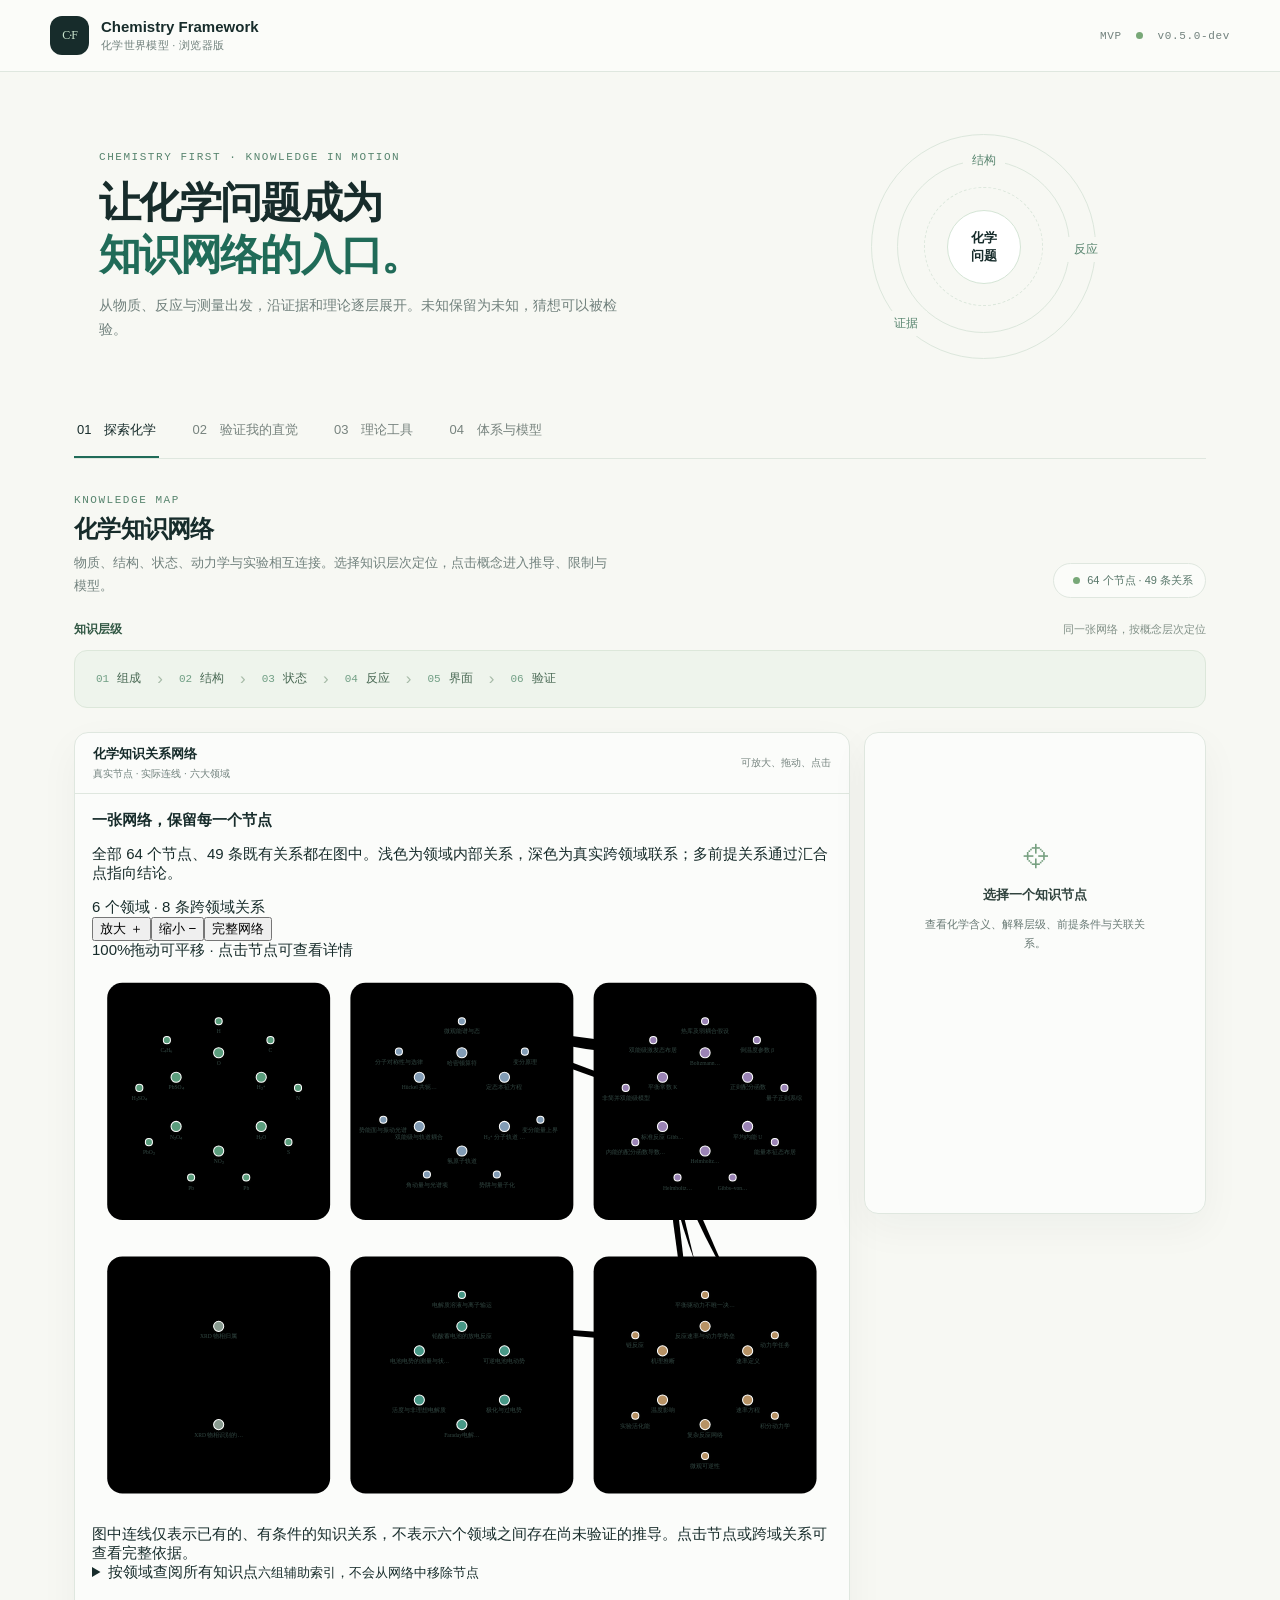
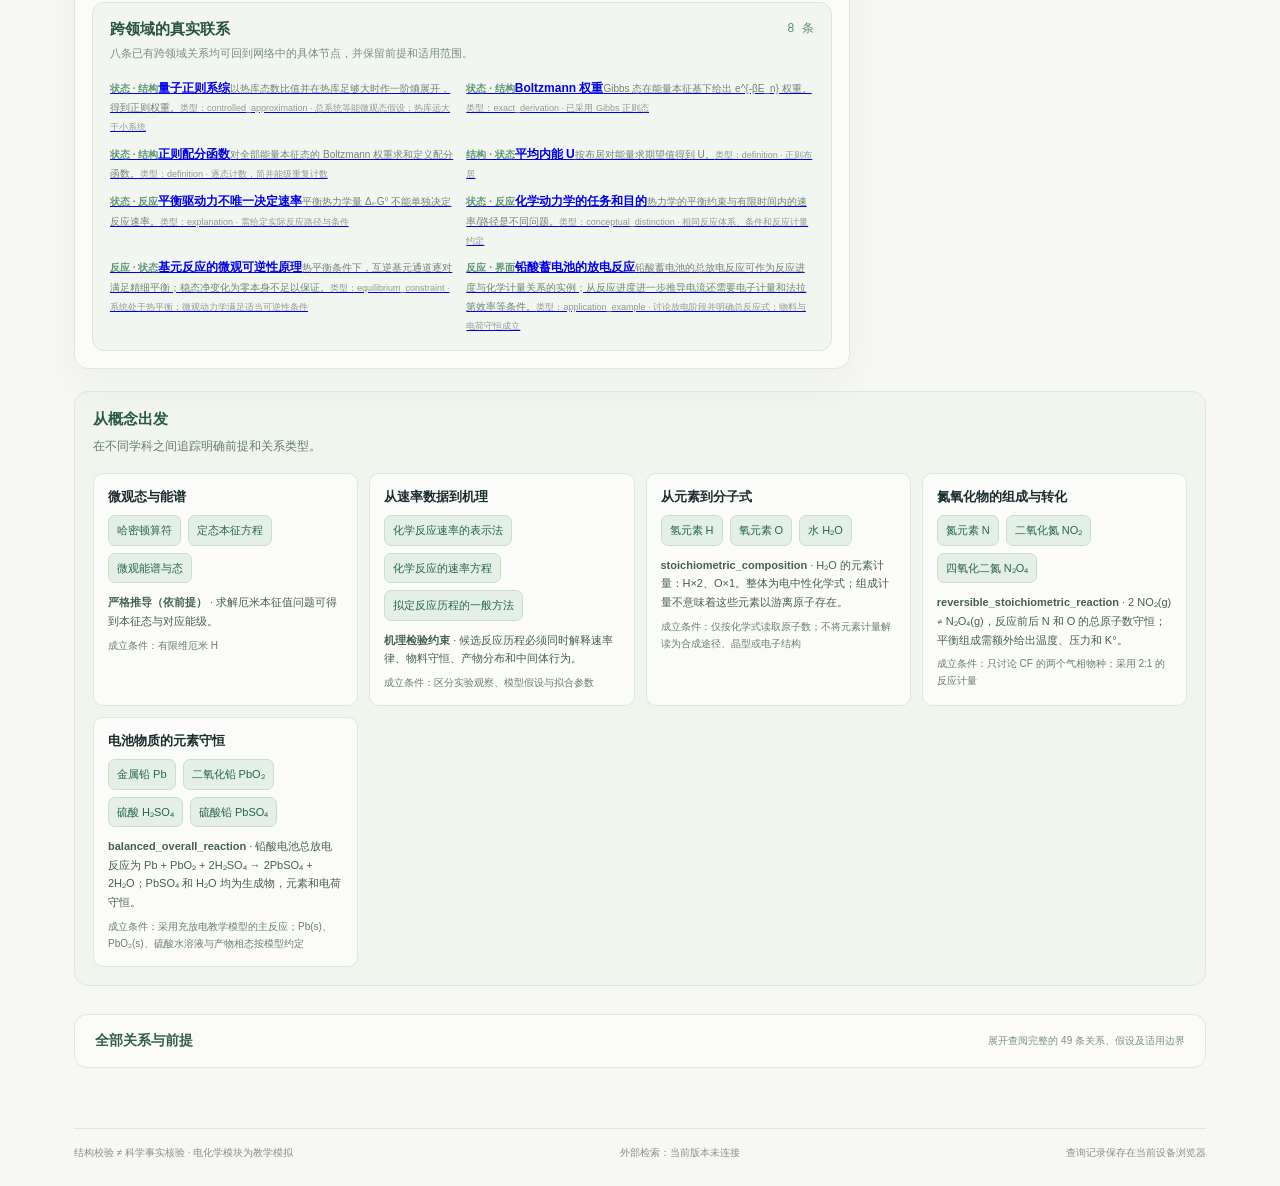
==== index.html @ 8dbc5f90 "feat: draw all chemistry nodes and real hyperrelations in one pan-zoom network" ====
<!doctype html><html lang="zh-CN"><head><meta charset="utf-8"><meta name="viewport" content="width=device-width,initial-scale=1"><title>Chemistry Framework · 浏览器版</title><link rel="stylesheet" href="assets/css/style.css"><link rel="stylesheet" href="assets/css/physical-model.css"><link rel="stylesheet" href="assets/css/curriculum.css"><link rel="stylesheet" href="assets/css/structure-studio.css"></head>
<body><header class="top"><a class="brand" href="#explore"><span class="mark">C·F</span><span><b>Chemistry Framework</b><small>化学世界模型 · 浏览器版</small></span></a><div class="version">MVP <i></i> v0.5.0-dev</div></header>
<main><section class="hero"><div><div class="eyebrow">CHEMISTRY FIRST · KNOWLEDGE IN MOTION</div><h1>让化学问题成为<br><em>知识网络的入口。</em></h1><p>从物质、反应与测量出发，沿证据和理论逐层展开。未知保留为未知，猜想可以被检验。</p></div><div class="hero-orbit"><span>结构</span><span>反应</span><span>证据</span><div>化学<br>问题</div></div></section>
<nav class="tabs" aria-label="主要页面"><button class="tab active" data-page="explore">01　探索化学</button><button class="tab" data-page="inquire">02　验证我的直觉</button><button class="tab" data-page="theory">03　理论工具</button><button class="tab" data-page="workbench">04　体系与模型</button></nav>
<section id="explore" class="page active"><div class="section-head"><div><div class="eyebrow">KNOWLEDGE MAP</div><h2>化学知识网络</h2><p>物质、结构、状态、动力学与实验相互连接。选择知识层次定位，点击概念进入推导、限制与模型。</p></div><div class="scope-chip"><span class="dot"></span><span id="node-count">加载知识中</span></div></div><div class="domain-nav" id="domains"></div><div class="map-layout unified-map-layout"><div class="map-card"><div class="map-toolbar"><span><b>化学知识关系网络</b><small>真实节点 · 实际连线 · 六大领域</small></span><div class="legend"><span>可放大、拖动、点击</span></div></div><div class="graph-wrap" id="graph"></div></div><aside class="detail-card" id="detail"><div class="empty"><div class="empty-icon">⌖</div><b>选择一个知识节点</b><p>查看化学含义、解释层级、前提条件与关联关系。</p></div></aside></div><div class="knowledge-bridge" data-knowledge-module="explore"></div><details class="atlas-all-relations"><summary><span>全部关系与前提</span><small>展开查阅完整的 49 条关系、假设及适用边界</small></summary><div class="relation-section"><div class="section-head compact"><div><div class="eyebrow">TRACEABLE LOGIC</div><h2>关系与前提</h2></div><span class="muted">多前提 → 结论</span></div><div id="relations" class="relation-grid"></div></div></details></section>
<section id="inquire" class="page"><div class="section-head"><div><div class="eyebrow">INTUITION VALIDATION</div><h2>验证我的直觉</h2><p>把直觉拆成可检验命题，检查逻辑跳跃、替代解释与下一步证据。</p></div><span class="status-pill">●　证据状态可追踪</span></div><div class="inquiry-layout"><div class="form-card"><label class="field-label">选择一个科学压力测试</label><div id="case-list" class="case-list"></div><label class="field-label" for="intuition">或者写下你的直觉</label><textarea id="intuition" placeholder="例如：反应 Gibbs 自由能变化越负，反应就一定越快……"></textarea><div class="input-row"><input id="system" placeholder="体系 / 条件（可选）"><button id="analyze" class="primary">分析命题 <span>→</span></button></div><div class="fineprint">原型使用可审查的案例规则，不调用模型。</div><div class="saved-box"><h3>已保存的查询 <span id="saved-count"></span></h3><div id="saved-inquiries"></div></div></div><div id="analysis" class="analysis-card"><div class="empty"><div class="empty-icon">✳</div><b>分析结果会显示在这里</b><p>系统会区分合理部分、逻辑跳跃、证据缺口和可检验预测。</p></div></div></div><div class="knowledge-bridge" data-knowledge-module="inquire"></div></section>


<section id="workbench" class="page"><div class="section-head"><div><div class="eyebrow">MODEL FIRST · CHEMISTRY IN REAL SYSTEMS</div><h2>真实模型工作台</h2><p>从具体物质和反应出发，显式展示状态、相互作用、可观测量与模型边界。</p></div><span class="status-pill">结构 · 热力学 · 动力学</span></div>
<nav class="module-jump-links" aria-label="体系与模型导航"><a href="#workbench">分子与反应模型</a><a href="#electrochem">电化学体系</a></nav>
<div class="knowledge-bridge" data-knowledge-module="workbench"></div>
<section id="structure-studio" aria-labelledby="structure-studio-heading">
<div class="sc-studio-heading"><div><div class="eyebrow">QUANTUM · STRUCTURE · SPECTRA</div><h3 id="structure-studio-heading">结构与光谱 · 交互模型</h3><p>从状态和约束出发，改变模型参数，观察波函数、能谱、对称性与跃迁响应。数学表达与图形均注明模型边界。</p></div><span class="model-tag">7 个可操作模型</span></div>
<div class="sc-mode-tabs" role="tablist" aria-label="结构化学模型">
<button type="button" role="tab" data-structure-mode="well" aria-selected="true" tabindex="0" class="active">量子态</button><button type="button" role="tab" data-structure-mode="orbitals" aria-selected="false" tabindex="-1" class="">原子轨道</button><button type="button" role="tab" data-structure-mode="terms" aria-selected="false" tabindex="-1" class="">多电子态</button><button type="button" role="tab" data-structure-mode="coupling" aria-selected="false" tabindex="-1" class="">轨道耦合</button><button type="button" role="tab" data-structure-mode="spectra" aria-selected="false" tabindex="-1" class="">振动光谱</button><button type="button" role="tab" data-structure-mode="symmetry" aria-selected="false" tabindex="-1" class="">群论选律</button><button type="button" role="tab" data-structure-mode="huckel" aria-selected="false" tabindex="-1" class="">π 电子</button>
</div>
<div class="sc-panels"><section class="sc-page" data-sc-page="1" ><header class="pagehead"><span class="eyebrow">01 · QUANTUM STATES</span><h1>薛定谔方程与量子化</h1><p>从一维无限深势阱的严格解出发：为什么边界条件会使能量离散？为什么波函数会随时间变化，而定态概率密度却不变？</p></header><div class="layout"><div class="viz-card"><div class="cardbar"><strong>一维势阱 · 定态的空间结构</strong><span class="pill">解析解 / 精确模型</span></div><div class="canvas-wrap bigviz"><canvas id="boxCanvas"></canvas></div><div class="ctrlbar"><div class="control"><div class="control-head"><label for="nBox">主量子数 n</label><output id="nBoxOut">3</output></div><input type="range" min="1" max="6" step="1" value="3" id="nBox"></div><div class="seg" id="waveMode"><button class="on" data-val="static">空间波函数</button><button data-val="time">时间演化 Re[Ψ]</button></div></div><div class="chiprow"><span class="chip">节点数 <em id="boxNodes">2</em></span><span class="chip">能量（相对值） <em id="boxEnergy">9 E₁</em></span><span class="chip">概率密度 <em>不随时间变化</em></span></div></div><div class="side-col"><div class="info-card"><div class="label-line">核心方程</div><div class="formula">Ĥψ = Eψ<small>−(ℏ²/2m) d²ψ/dx² = Eψ，0 &lt; x &lt; L</small></div><div class="formula">ψₙ(x) = √(2/L) sin(nπx/L)<small>Eₙ = n²π²ℏ²/(2mL²)</small></div><p>无限高势垒要求 ψ(0)=ψ(L)=0。边界条件只允许波长满足 L=nλ/2 的驻波，故能量离散。</p></div><div class="info-card"><h3>观察要点</h3><ul><li>增加 n：内部节点增加，空间振荡加快。</li><li>能量按 n² 增长，而非等间距增长。</li><li>定态完整波函数带有时间相位 e<sup>−iEt/ℏ</sup>，但 |Ψ|² 不变。</li></ul><div class="takeaway">时间变化的实部不是“粒子在箱内来回移动”；概率密度才对应位置测量统计。</div></div></div></div><div class="note"><div class="tile"><div class="note-icon">01 / 状态</div><h4>数学对象</h4><p>波函数属于满足边界条件的函数空间；可归一化的本征态构成能量描述的基础。</p></div><div class="tile"><div class="note-icon">02 / 约束</div><h4>离散谱的来源</h4><p>不是人为添加整数 n，而是微分方程和边界条件共同限定的解。</p></div><div class="tile"><div class="note-icon">03 / 观测</div><h4>波函数与概率</h4><p>ψ 的符号或复相位不能直接当作位置概率；测量概率由 |ψ|² 给出。</p></div></div></section>
<section class="sc-page" data-sc-page="2" hidden><header class="pagehead"><span class="eyebrow">02 · ATOMIC ORBITALS</span><h1>氢原子：轨道并非电子轨迹</h1><p>旋转轨道概率点云，比较不同 n、l 对径向分布和角分布的作用。颜色只标记波函数正负相位，不代表电荷正负。</p></header><div class="layout"><div class="viz-card"><div class="cardbar"><strong>三维电子概率分布</strong><span class="pill">类氢原子 · 非相对论</span></div><div class="canvas-wrap bigviz"><canvas id="orbitalCanvas"></canvas></div><div class="legend"><span><b style="background:#52e7ce"></b>ψ ＞ 0</span><span><b style="background:#ef92df"></b>ψ ＜ 0</span><span>拖动图像旋转轨道 · 点云按 |ψ|² 采样</span></div><div class="ctrlbar"><div class="control"><div class="control-head"><label for="orbSelect">轨道类型</label><output id="orbQuantum">n=2, l=1</output></div><select id="orbSelect"><option value="1s">1s</option><option value="2s">2s（径向节点）</option><option value="2p" selected>2pᶻ（角向节点）</option><option value="3p">3pᶻ（两类节点）</option><option value="3d">3dᶻ²（角向节锥）</option></select></div><div class="seg"><button id="orbSpin" class="on">⟳ 自动旋转</button><button id="orbReset">↺ 复位视角</button></div></div><div class="cardbar" style="margin-top:20px"><strong>径向概率分布 P(r)</strong><span class="pill">纵轴为相对概率密度</span></div><div class="canvas-wrap smallviz"><canvas id="radialCanvas"></canvas></div></div><div class="side-col"><div class="info-card"><div class="label-line">波函数分离</div><div class="formula">ψₙₗₘ(r,θ,φ) = Rₙₗ(r)Yₗᵐ(θ,φ)</div><p>径向部分控制电子距离原子核的分布；球谐函数控制角向结构。</p><div class="chiprow"><span class="chip">径向节点 <em id="rNodes">0</em></span><span class="chip">角向节点 <em id="aNodes">1</em></span></div></div><div class="info-card"><h3>空间分布的三个层次</h3><ul><li><strong>ψ：</strong>携带相位信息，决定干涉与轨道组合。</li><li><strong>|ψ|²：</strong>三维空间单位体积的概率密度。</li><li><strong>P(r)=r²|R(r)|²：</strong>距离落在 r～r+dr 的径向概率密度。</li></ul><p>注意：径向概率还包含球壳体积因子 r²，因此其峰值不等同于三维电子密度峰值。</p></div><div class="info-card"><h3>量子数与角动量</h3><div class="formula">|L| = √[l(l+1)]ℏ<small>L<sub>z</sub> = mℏ</small></div><p>图示的 pᶻ、dᶻ² 是对选定坐标轴具有特定空间形状的实轨道。轨道轮廓是波函数的可视化，不是粒子沿曲面运动。</p></div></div></div></section>
<section class="sc-page" data-sc-page="3" hidden><header class="pagehead"><span class="eyebrow">03 · MANY ELECTRONS</span><h1>角动量耦合与原子光谱项</h1><p>从两个电子的 l 与 s 出发，寻找允许的 L、S、J；观察为何非等价电子与等价电子的光谱项集合不同。</p></header><div class="layout"><div class="viz-card"><div class="cardbar"><strong>光谱项生成器 · LS 耦合</strong><span class="pill">近似模型</span></div><div class="ctrlbar" style="margin:2px 0 19px"><div class="seg" id="termConfig"><button class="on" data-val="pd">3p¹3d¹</button><button data-val="pp">p²（等价电子）</button></div></div><div class="smallcap">点击下方光谱项，展开其 J 支项</div><div id="termGrid" class="termgrid"></div><div class="canvas-wrap bigviz" style="margin-top:16px"><canvas id="termCanvas"></canvas></div><div class="chiprow"><span class="chip">总轨道角动量 <em id="Lval">L = 1</em></span><span class="chip">总自旋 <em id="Sval">S = 0</em></span><span class="chip">J 支项 <em id="Jval">1</em></span></div></div><div class="side-col"><div class="info-card"><div class="label-line">角动量耦合</div><div class="formula">L = |l₁−l₂|, …, l₁+l₂<small>S = |s₁−s₂|, …, s₁+s₂</small></div><div class="formula">J = |L−S|, …, L+S<small>光谱项：<sup>2S+1</sup>L<sub>J</sub></small></div><p>对两个自旋 1/2 的电子，S=0 或 1。再由总轨道角动量与自旋耦合得到 J。</p></div><div class="info-card"><h3>泡利原理如何改变答案？</h3><p>对于 p¹d¹（非等价电子），可以得到 <strong>¹P、³P、¹D、³D、¹F、³F</strong> 六类 LS 光谱项。</p><p>但对于 p²（等价电子），电子交换反对称性将筛掉一部分组合，只留下 <strong>¹S、¹D、³P</strong>。</p><div class="takeaway">角动量的形式相加只给出候选组合；允许的多电子态还必须符合费米子反对称性。</div></div></div></div></section>
<section class="sc-page" data-sc-page="4" hidden><header class="pagehead"><span class="eyebrow">04 · MOLECULAR ORBITALS</span><h1>两个状态如何形成分子轨道？</h1><p>改变两轨道的能量差 Δ 与耦合 V，观察能级排斥和本征态混合；对照 H₂⁺ 的 LCAO 思路理解成键和反键。</p></header><div class="layout"><div class="viz-card"><div class="cardbar"><strong>双能级矩阵 · 避免交叉</strong><span class="pill">正交基底简化模型</span></div><div class="canvas-wrap bigviz"><canvas id="moCanvas"></canvas></div><div class="ctrlbar"><div class="control"><div class="control-head"><label for="delta">原轨道能量差 Δ / eV</label><output id="deltaOut">0.0</output></div><input type="range" id="delta" min="-3" max="3" step="0.1" value="0"></div><div class="control"><div class="control-head"><label for="coupling">耦合矩阵元 V / eV</label><output id="couplingOut">−0.80</output></div><input type="range" id="coupling" min="-2" max="2" step="0.05" value="-0.8"></div></div><div class="cardbar" style="margin-top:17px"><strong>较低能本征态：线性组合与概率密度</strong><span class="pill">基函数为示意高斯</span></div><div class="canvas-wrap smallviz"><canvas id="moWaveCanvas"></canvas></div><div class="readout" id="moReadout"></div></div><div class="side-col"><div class="info-card"><div class="label-line">模型定义</div><div class="formula">H = ⎡ Δ/2　V ⎤<br>　　⎣ V　−Δ/2 ⎦</div><div class="formula">E<sub>±</sub> = ±√[(Δ/2)² + V²]</div><p>Δ 表示两个未耦合状态的能量差，V 表示在所选正交基底中的非对角耦合矩阵元。</p></div><div class="info-card"><h3>关键判断</h3><ul><li>V ≠ 0 时，双能级随 Δ 变化出现避免交叉。</li><li>Δ = 0 时，能级间隔为 2|V|。</li><li>V = 0 时，两个基态互不混合，可以出现能级交叉。</li></ul><p>若基函数具有重叠，H₂⁺ 的真实 LCAO 处理应使用广义本征方程 <strong>Hc=ESc</strong>，而非这里的简化矩阵。</p></div><div class="info-card"><h3>成键不只是“正号”</h3><p>两个基函数整体改变符号时，V 与系数也可能改变，但能谱不变。物理上应关注两核间电子密度、总能量和相互作用，而不是孤立地判断某个系数的正负。</p></div></div></div></section>
<section class="sc-page" data-sc-page="5" hidden><header class="pagehead"><span class="eyebrow">05 · MOLECULAR SPECTROSCOPY</span><h1>振动能级如何变成光谱？</h1><p>在谐振子与 Morse 势之间切换，比较能级等间距和非谐收缩；再从跃迁算符理解 IR、Raman 与 Franck–Condon 原理。</p></header><div class="layout"><div class="viz-card"><div class="cardbar"><strong>分子势能曲线 · 振动能级</strong><span class="pill">简化的一维振动模型</span></div><div class="canvas-wrap bigviz"><canvas id="vibCanvas"></canvas></div><div class="ctrlbar"><div class="seg" id="vibModel"><button class="on" data-val="harmonic">谐振子</button><button data-val="morse">Morse 势</button></div><div class="control"><div class="control-head"><label for="vLevel">振动量子数 v</label><output id="vLevelOut">2</output></div><input type="range" min="0" max="5" step="1" value="2" id="vLevel"></div></div><div class="ctrlbar"><div class="control"><div class="control-head"><label for="dissoc">Morse 势深 D<sub>e</sub>（无量纲）</label><output id="dissocOut">7.0</output></div><input type="range" min="3" max="12" step="0.5" value="7" id="dissoc"></div><div class="seg" id="specMode"><button class="on" data-val="IR">IR</button><button data-val="Raman">Raman</button><button data-val="FC">Franck–Condon</button></div></div><div class="canvas-wrap smallviz" style="margin-top:14px"><canvas id="specCanvas"></canvas></div><div class="readout" id="specReadout"></div></div><div class="side-col"><div class="info-card"><div class="label-line">谐振子</div><div class="formula">E<sub>v</sub> = (v + ½)ℏω<small>振动零点能 E₀ = ½ℏω</small></div><div class="label-line">非谐振子</div><div class="formula">E<sub>v</sub> ≈ ℏω(v+½) − (ℏω)²(v+½)²/(4D<sub>e</sub>)</div><p>此页面统一取 ℏω=1、平衡点附近曲率 k=1，仅比较模型结构，不对应特定分子实测能量。</p></div><div class="info-card"><h3>从跃迁矩阵元到选律</h3><p><strong>IR：</strong>电偶极跃迁需振动过程中出现非零的偶极矩变化矩阵元；常用线性近似下基频 Δv=±1。</p><p><strong>Raman：</strong>由极化率张量变化产生的非弹性散射；谐振子与线性展开下常见 Δv=±1。</p><p><strong>Franck–Condon：</strong>在电子跃迁近似中核位置保持不变；不同振动态的重叠影响跃迁强度分布。</p></div><div class="info-card"><h3>特别注意</h3><p>动态振动的小球表示经典或波包层面的直观运动，<strong>不是定态振动能级中原子核的确定轨迹</strong>。能级线与跃迁选律来自量子模型。</p></div></div></div></section>
<section class="sc-page" data-sc-page="6" hidden><header class="pagehead"><span class="eyebrow">06 · SYMMETRY & SELECTION RULES</span><h1>对称性为什么能禁止耦合？</h1><p>以 H₂O 的 C₂ᵥ 对称性为例，构造两个 H 1s 轨道的对称适应线性组合，再用表示直积检查电偶极跃迁是否对称允许。</p></header><div class="layout"><div class="viz-card"><div class="cardbar"><strong>水分子：两个氢 1s 轨道的 SALC</strong><span class="pill">C₂ᵥ · 选 z 为 C₂ 轴，分子在 xz 平面</span></div><div class="canvas-wrap bigviz" id="symWrap"><svg id="symSVG" class="c2vsvg" viewBox="0 0 650 375" role="img" aria-label="水分子对称适应轨道组合"></svg></div><div class="ctrlbar"><div class="seg" id="symMode"><button class="on" data-val="+">χ₊（A₁）</button><button data-val="-">χ₋（B₁）</button></div><div class="readout" id="symReadout"></div></div><div class="cardbar" style="margin-top:20px"><strong>电偶极跃迁的对称选择定则</strong><span class="pill">C₂ᵥ 表示直积</span></div><div class="ctrlbar"><div class="control"><div class="control-head"><label for="irrepI">初态 Γᵢ</label></div><select id="irrepI"><option>A1</option><option>A2</option><option>B1</option><option>B2</option></select></div><div class="control"><div class="control-head"><label for="irrepF">末态 Γ𝒇</label></div><select id="irrepF"><option>A1</option><option>A2</option><option selected>B1</option><option>B2</option></select></div><div class="control"><div class="control-head"><label for="irrepOp">电偶极分量</label></div><select id="irrepOp"><option value="B1" selected>x（B₁）</option><option value="B2">y（B₂）</option><option value="A1">z（A₁）</option></select></div></div><div class="takeaway" id="selResult"></div></div><div class="side-col"><div class="info-card"><div class="label-line">轨道组合</div><div class="formula">χ₊ = (φ<sub>H1</sub> + φ<sub>H2</sub>)/√[2(1+S<sub>HH</sub>)]<br>χ₋ = (φ<sub>H1</sub> − φ<sub>H2</sub>)/√[2(1−S<sub>HH</sub>)]</div><p>χ₊ 属于 A₁，可与 O 2s、2p<sub>z</sub> 等 A₁ 轨道对称匹配；χ₋ 属于 B₁，可与 O 2p<sub>x</sub> 对称匹配。若忽略两个 H 1s 的重叠积分 S<sub>HH</sub>，归一化分母才简化为 √2。</p></div><div class="info-card"><h3>C₂ᵥ 的简化特征标表</h3><table class="data-table"><thead><tr><th>表示</th><th>E</th><th>C₂(z)</th><th>σ(xz)</th><th>σ(yz)</th></tr></thead><tbody><tr><td>A₁</td><td>1</td><td>1</td><td>1</td><td>1</td></tr><tr><td>A₂</td><td>1</td><td>1</td><td>−1</td><td>−1</td></tr><tr><td>B₁</td><td>1</td><td>−1</td><td>1</td><td>−1</td></tr><tr><td>B₂</td><td>1</td><td>−1</td><td>−1</td><td>1</td></tr></tbody></table></div><div class="info-card"><h3>选律检查</h3><div class="formula">Γᵢ ⊗ Γ<sub>μ</sub> ⊗ Γ𝒇 ⊃ A₁ ?</div><p>包含全对称表示是电偶极跃迁对称允许的必要条件；对称允许不保证跃迁强度一定非零。</p><p>若两个轨道属于不同不可约表示，它们在保持该对称性的哈密顿算符中的非对角耦合矩阵元为零。</p></div></div></div></section>
<section class="sc-page" data-sc-page="7" hidden><header class="pagehead"><span class="eyebrow">07 · HÜCKEL MODEL</span><h1>让一个矩阵生成整条 π 轨道能带</h1><p>把三中心 Hückel 模型推广到 N=3–6 的开链共轭体系。改变链长、耦合强度与轨道序号，观察能级和每个原子上的波函数系数。</p></header><div class="layout"><div class="viz-card"><div class="cardbar"><strong>开链 π 电子 · Hückel 能级</strong><span class="pill">正交基底 / 最近邻近似</span></div><div class="canvas-wrap bigviz"><canvas id="huckelCanvas"></canvas></div><div class="ctrlbar"><div class="control"><div class="control-head"><label for="hN">共轭中心数 N</label><output id="hNOut">3</output></div><input type="range" id="hN" min="3" max="6" value="3" step="1"></div><div class="control"><div class="control-head"><label for="hBeta">耦合参数 β</label><output id="hBetaOut">−1.00</output></div><input type="range" id="hBeta" min="-2" max="-0.1" step="0.1" value="-1"></div></div><div class="cardbar" style="margin-top:20px"><strong>当前轨道的系数 / 相位</strong><span class="pill">点击上方能级选择 k</span></div><div class="canvas-wrap smallviz"><canvas id="coeffCanvas"></canvas></div><div class="chiprow"><span class="chip">轨道序号 <em id="hKOut">k=1</em></span><span class="chip">轨道节点 <em id="hNodes">0</em></span><span class="chip">本征能量 <em id="hEnergy">−1.414</em></span></div></div><div class="side-col"><div class="info-card"><div class="label-line">简化哈密顿矩阵</div><div class="formula">H<sub>ii</sub> = α　　H<sub>i,i±1</sub> = β<br>其余非对角元素取 0</div><p>设 α=0、β&lt;0。轨道基函数取为各中心 p 轨道，忽略非相邻相互作用及重叠。</p></div><div class="info-card"><h3>从矩阵到解析能级</h3><div class="formula">E<sub>k</sub> = α + 2β cos[kπ/(N+1)]<small>k = 1, 2, …, N</small></div><div class="formula">c<sub>j,k</sub> = √[2/(N+1)] sin[jkπ/(N+1)]</div><p>第 k 个本征态的不同中心具有不同的系数；其相对正负决定相位与节点结构。</p></div><div class="info-card"><h3>你在验证什么？</h3><p>从 2×2 的轨道耦合到 N×N 的共轭体系，数学问题仍是 <strong>Hc=Ec</strong>。模型的复杂程度随基函数数量增加，但基本的线性代数结构没有改变。</p><div class="takeaway">能级是矩阵的本征值；轨道系数是本征向量。改变基底会改变矩阵形式和系数，但在等价完整描述下不会改变能谱。</div></div></div></div></section></div>
<div class="sc-boundary"><strong>模型适用范围</strong><p id="sc-mode-boundary">一维无限深势阱：边界条件决定离散本征值。</p><a href="#concept/structure.infinite_well" id="sc-concept-link">查看相关知识定义与推导 →</a></div>
</section>
<div class="protocol-card"><b>后续扩展协议</b><p>每个新增知识主题先选定真实体系，再给出系统边界、状态变量、相互作用、约束、方程与可观测量；随后映射统一知识网络和跨学科关系。无参数时只做定性或归一化演示，不把示意曲线说成实验预测。</p></div>
<div class="model-card"><div class="model-heading"><div><div class="eyebrow">STRUCTURE · H₂⁺</div><h3>一个电子，两个质子：H₂⁺ 分子轨道模型</h3><p>固定核近似下，用两个氢原子 1s 轨道构造近似分子轨道。</p></div><span class="model-tag">真实分子离子</span></div>
<div class="model-controls"><button class="orbital-btn active" data-orbital="bonding">成键组合</button><button class="orbital-btn" data-orbital="antibonding">反键组合</button></div>
<div class="orbital-layout"><div class="orbital-visual" id="orbital-visual"><svg viewBox="0 0 520 210" role="img" aria-label="H₂⁺分子轨道相位示意"><line x1="70" y1="155" x2="450" y2="155" class="orbital-axis"/><circle cx="200" cy="118" r="78" class="orbital-lobe left-phase"/><circle cx="320" cy="118" r="78" class="orbital-lobe right-phase"/><circle cx="200" cy="155" r="7" class="nucleus"/><circle cx="320" cy="155" r="7" class="nucleus"/><text x="200" y="184" class="orbital-label">核 A</text><text x="320" y="184" class="orbital-label">核 B</text><text x="200" y="103" class="phase-label">+</text><text x="320" y="103" class="phase-label">+</text><text x="260" y="35" class="node-label" id="orbital-svg-caption">同相叠加：核间电子密度增加</text></svg></div><div class="orbital-explain"><h4 id="orbital-title">σg 成键轨道</h4><div class="equation-display" id="orbital-equation">ψg ≈ N(1sA + 1sB)</div><p id="orbital-description">同相组合使核间区域的波函数振幅增强，电子密度增加；对 H₂⁺ 基态有利于稳定成键。</p><p class="model-boundary">颜色表示波函数正负相位，不代表正负电荷。轨道图为 LCAO 示意，不是数值电子密度图。</p></div></div>
<div class="model-logic"><b>模型链</b><span>核间距 R</span><i>→</i><span>1s 轨道重叠 S</span><i>→</i><span>成键/反键能级分裂</span><i>→</i><span>电子分布与稳定性</span></div>
<div class="model-foot"><a class="model-knowledge-link" href="#concept/model.h2plus.frozen_1s_lcao">查看 H₂⁺ 关联节点 →</a><b>知识联系：</b>微观粒子与薛定谔方程 → Born–Oppenheimer 固定核近似 → LCAO 与轨道对称性 → 成键和反键。<br><b>边界：</b>单电子 H₂⁺、非相对论、固定核近似；LCAO 是有限基组近似。它不是中性 H₂ 的完整双电子模型，数值计算见下方最小基组工作台。</div></div>
<div class="model-card"><div class="model-heading"><div><div class="eyebrow">THERMODYNAMICS + KINETICS · N₂O₄ ⇌ 2NO₂</div><h3>同一个反应：平衡由热力学定位置，多久到达由动力学决定</h3><p>用真实气相反应把反应商、ΔᵣG、可逆速率和组成随时间变化放进同一模型。</p></div><span class="model-tag">理想气体 · 单步可逆模型</span></div>
<div class="reaction-equation">N₂O₄(g) ⇌ 2 NO₂(g)</div>
<div class="reaction-controls"><label>示范平衡常数 K<div><input id="eqK" type="range" min="1" max="10" step="0.1" value="5"><output id="eqK-out">5.0</output></div></label><label>共同速率尺度 λ<div><input id="rateScale" type="range" min="0.25" max="2" step="0.05" value="1"><output id="rateScale-out">1.00</output></div></label></div>
<div class="model-formulas"><span>Q = a(NO₂)² / a(N₂O₄)</span><span>ΔᵣG / RT = ln(Q/K)</span><span>ΔᵣG° / RT = −ln K</span><span>dξ/dτ = kf·a(N₂O₄) − kr·a(NO₂)²</span><span>kf/kr = K（本示范模型设定）</span></div>
<div class="reaction-readout"><span id="reaction-direction">净反应方向：正向生成 NO₂</span><span id="reaction-state">Q/K → 平衡状态计算中</span><span id="deltaG-readout">ΔᵣG/RT = —</span><span id="rate-readout">共同速率尺度只改变到达快慢</span></div>
<div class="chart-grid"><figure><canvas id="composition-chart" aria-label="N₂O₄与NO₂归一化组成随时间变化"></canvas><figcaption>归一化组分 aᵢ(τ)；纵轴是相对于标准浓度的无量纲活度近似值。</figcaption></figure><figure><canvas id="quotient-chart" aria-label="反应商相对平衡常数随时间变化"></canvas><figcaption>Q/K 随时间趋近 1；τ 为示范时间变量，不是秒。</figcaption></figure></div>
<div class="model-foot"><a class="model-knowledge-link" href="#concept/kinetics.ch11.5">查看可逆反应网络 →</a><b>模型假设：</b>定温定容理想气体，以 aᵢ≈cᵢ/c° 表示无量纲活度；单步可逆质量作用速率式；初值 a(N₂O₄)=1.00、a(NO₂)=0.10；K 和 λ 是为了演示而选的归一化参数，不是特定温度下的文献数据或实验拟合。改变 K 会改变平衡组成；同时等比例改变正、逆速率尺度会改变趋近平衡的快慢，而不改变该模型的 K。<br><b>知识联系：</b>化学势和反应 Gibbs 能 → 化学平衡与反应商 → 速率方程和可逆反应 → 浓度–时间曲线。热力学判断方向/平衡，动力学描述演化速度，两者通过详细平衡条件相容。</div></div>
<div class="model-card compact-model"><div class="model-heading"><div><div class="eyebrow">CROSS-DOMAIN MODEL MAP</div><h3>模型之间如何接起来</h3></div></div><div class="model-map-grid"><article><b>电子结构</b><p>电子态与核构型决定可用状态和相互作用。</p></article><article><b>热力学</b><p>状态函数与化学势约束平衡方向和组成。</p></article><article><b>动力学</b><p>反应路径与速率常数决定状态如何随时间变化。</p></article><article><b>电化学</b><p>电极界面将电子转移、离子输运和电势差耦合起来。</p></article></div><p class="model-boundary">这是依赖关系的导航，不表示上游信息能唯一决定下游；结构、热力学、动力学和界面过程各自需要不同模型与证据。</p></div>
<section id="electrochem" class="combined-subsection"><div class="section-head"><div><div class="eyebrow">SYSTEM FIRST · KNOWLEDGE CONNECTIONS</div><h2>从一只铅酸蓄电池，贯通电化学</h2><p>通过真实电池连接电势、极化、离子输运、反应速率与物料守恒。</p></div><span class="status-pill">通用教学案例 · 不含个人课题</span></div><div class="knowledge-bridge" data-knowledge-module="electrochem"></div>
<p class="model-cross-entry"><a href="#concept/battery.polarization">由极化与动力学解释电池端电压 →</a></p><div class="battery-intro"><b>系统边界</b><span>负极 Pb / PbSO₄</span><span>H₂SO₄ 水溶液与隔板</span><span>正极 PbO₂ / PbSO₄</span><p>示意为铅酸蓄电池单体。器件结构与实际工况会更复杂；本页用于串联基本原理，不是性能预测软件。</p></div>
<div class="battery-controls"><b>切换工作状态</b><button class="mode-btn active" data-mode="discharge">放电</button><button class="mode-btn" data-mode="charge">充电</button><button class="mode-btn" data-mode="loaded">带载与极化</button></div>
<div class="battery-diagram" id="battery-diagram"><div class="external-circuit"><span id="electron-flow">电子：负极 Pb → 外电路 → 正极 PbO₂</span><span id="energy-flow">化学能 → 电能 → 外部负载</span></div><div class="battery-halves"><div class="electrode negative"><small>负极</small><b id="negative-reaction">Pb + SO₄²⁻ → PbSO₄ + 2e⁻</b><span>氧化 · 电子进入外电路</span></div><div class="electrolyte"><b>电解液</b><span>H₂SO₄(aq)</span><small>离子传导 · 活度随状态改变</small><div class="ion-row">H⁺　HSO₄⁻　SO₄²⁻</div></div><div class="electrode positive"><small>正极</small><b id="positive-reaction">PbO₂ + 4H⁺ + SO₄²⁻ + 2e⁻ → PbSO₄ + 2H₂O</b><span>还原 · 电子由外电路到达</span></div></div><div class="overall-reaction" id="overall-reaction">总反应：Pb + PbO₂ + 2H₂SO₄ → 2PbSO₄ + 2H₂O</div><p id="mode-note">放电时，氧化还原反应推动电子经外电路由负极流向正极；电解液内由离子承担电荷传递。</p></div>
<div class="battery-progress-model"><h3>放电反应进度模型</h3><p>拖动归一化反应进度 ξ/ξₘₐₓ；假设初始活性物质按总反应计量配比、无副反应。柱形表示理论反应份额，不代表真实电量或浓度。</p><label class="progress-control">反应进度 <input id="battery-progress" type="range" min="0" max="100" value="35"><output id="battery-progress-out">35%</output></label><div class="stoich-bars"><div><span>Pb 已反应</span><i><b id="bar-pb"></b></i><strong id="val-pb">35%</strong></div><div><span>PbO₂ 已反应</span><i><b id="bar-pbo2"></b></i><strong id="val-pbo2">35%</strong></div><div><span>H₂SO₄ 已消耗</span><i><b id="bar-acid"></b></i><strong id="val-acid">35%</strong></div><div><span>PbSO₄ 已生成</span><i><b id="bar-pbs"></b></i><strong id="val-pbs">35%</strong></div><div><span>累计电量 Q/Qₘₐₓ</span><i><b id="bar-charge"></b></i><strong id="val-charge">35%</strong></div></div><div class="progress-equations">n(PbSO₄)=2ξ　·　n(H₂SO₄)消耗=2ξ　·　Q=2Fξ</div><small>归一化量仅显示化学计量关系；实际容量还受活性物质量、利用率、副反应、倍率、温度与截止条件影响。</small></div><div class="bridge-card"><h3>同一个器件，四条线同时发生</h3><div class="bridge-grid"><article><b>物质变化</b><p>两极活性物质转为 PbSO₄，硫酸和水的组成随反应进度变化。</p></article><article><b>电荷传递</b><p>电子走外电路，离子在电解液中迁移；两者共同闭合电流回路。</p></article><article><b>热力学驱动</b><p>反应 Gibbs 能变化决定可逆电动势；活度进入 Nernst 方程。</p></article><article><b>实际响应</b><p>电阻、界面动力学与传质形成压降和极化，使带载端电压偏离可逆值。</p></article></div></div>
<div class="boundary-note"><b>模型边界</b><p>此页是定性教学模拟：展示铅酸蓄电池放电/充电时的反应方向，并用符号关系说明极化与内阻。它不计算真实电池的电压、容量、寿命或温升。具体数值必须来自明确的电池参数和实测数据。</p></div>
</section>
</section>
<section id="theory" class="page"><div class="section-head"><div><div class="eyebrow">STATE · CONSTRAINT · RESPONSE</div><h2>理论工具</h2><p>从定义、假设和数学表达推进到物理意义、推导与适用边界。</p></div></div><div class="knowledge-bridge" data-knowledge-module="theory"></div>
<div class="unified-theory-board" id="unified-theory-board"><div class="theory-grid" id="theory-cards"></div>
<section class="sc-theory-index" id="sc-theory-index" aria-labelledby="sc-theory-heading">
<div class="section-head compact"><div><div class="eyebrow">QUANTUM · STRUCTURE · SPECTRA</div><h3 id="sc-theory-heading">结构、对称性与光谱</h3><p>从本征问题到原子轨道、耦合与跃迁；每个概念都可进一步进入可操作的科学模型。</p></div></div><div class="sc-theory-grid" id="sc-theory-grid"></div></section>
<section class="theory-electrochem" aria-label="电化学理论"><div class="section-head compact textbook-head"><div><div class="eyebrow">SYSTEM CONNECTED THEORY</div><h2>按物理规律拆解过程</h2><p>从电极状态、热力学条件、反应动力学和传质约束逐层理解。</p></div></div>
<div class="textbook-chapters">
<details open><summary><span>第八章</span> 电解质溶液 <small>描述电池内部的离子与电解液</small></summary><div class="chapter-body"><article><h4>8.1 电化学基本概念与电解定律</h4><p>区分原电池与电解池，建立电量、电子计量与物质量之间的关系。</p><code>Q = ∫I dt；n = Q/(zF)</code></article><article><h4>8.2 离子的电迁移率和迁移数</h4><p>电场驱动离子迁移；迁移数表示某类离子承担的电流份额。总和为 1。</p><code>tᵢ = Iᵢ/I；Σtᵢ = 1</code></article><article><h4>8.3 电解质溶液的电导</h4><p>从电导、电导率、摩尔电导率出发，讨论浓度效应、离子独立移动定律及电导测量的应用。</p><code>G = 1/R；κ = G·l/A；Λₘ = κ/c</code></article><article><h4>8.4 平均活度与离子强度</h4><p>单个离子的活度不能独立热力学测定；电解质溶液通常使用平均离子活度因子。离子强度衡量离子组成对非理想性的影响。</p><code>I = 1/2 Σ mᵢzᵢ²</code></article><article><h4>8.5 强电解质溶液理论简介</h4><p>Debye–Hückel 离子互吸理论解释稀溶液中活度偏离；Debye–Hückel–Onsager 理论进一步讨论电导。它们有明确的稀溶液适用边界。</p><code>log₁₀γᵢ ≈ −A zᵢ²√I（极限稀溶液）</code></article></div></details>
<details><summary><span>第九章</span> 可逆电池的电动势及其应用 <small>把电池反应连到化学热力学与测量</small></summary><div class="chapter-body"><article><h4>9.1 可逆电池和可逆电极</h4><p>明确电池反应、半电池反应、电极类型与可逆条件；铅酸电池反应可作为贯穿示例。</p></article><article><h4>9.2 电动势的测定</h4><p>理解对消法为何能在近似零电流下测量电动势，并认识标准电池的作用。</p></article><article><h4>9.3 电池书写与电动势取号</h4><p>先固定电池书写约定和反应方向，再判断符号，避免把电极电势与电池电动势混为一谈。</p><code>E_cell = E_right − E_left（按约定书写）</code></article><article><h4>9.4 可逆电池热力学</h4><p>由电动势得到反应 Gibbs 能；温度系数提供反应熵、焓信息；标准电动势可用于平衡常数。</p><code>ΔᵣG = −nFE；ln K = nFE°/(RT)</code></article><article><h4>9.5 电动势产生机理</h4><p>逐步区分电极/溶液界面电势差、接触电势、液体接界电势与整体电池电动势。</p></article><article><h4>9.6 电极电势与电池电动势</h4><p>以标准氢电极建立相对电极电势标尺，再依据电池反应计算电动势。</p></article><article><h4>9.7 电动势测定的应用</h4><p>将可逆电势测量用于平均活度因子、难溶盐活度积、pH、电势–pH图、膜电势、离子选择性电极与传感器。</p></article><article><h4>拓展：内电位、外电位与电化学势</h4><p>电化学势把化学势与带电粒子所处电势联系起来，是理解界面和电池驱动的重要桥梁。</p><code>μ̃ᵢ = μᵢ + zᵢFφ</code></article></div></details>
<details><summary><span>第十章</span> 电解与极化作用 <small>解释真实电池为何偏离可逆极限</small></summary><div class="chapter-body"><article><h4>10.1 分解电压</h4><p>比较热力学分解电压与实际启动电解所需电压，指出电极过程和欧姆损耗的影响。</p></article><article><h4>10.2 极化作用</h4><p>分开浓差极化与电化学极化；通过极化曲线和超电势表征实际偏离，并理解氢超电势及 Tafel 关系的适用区间。</p><code>η = E_actual − E_equilibrium；η = a + b log|j|（特定动力学区间）</code></article><article><h4>10.3 电解时电极上的竞争反应</h4><p>析出、析氢和其他电极过程可能竞争；产物分布取决于电极电势、动力学、传质和反应物活度。</p></article><article><h4>10.4 金属腐蚀、防腐与钝化</h4><p>把局部阳极/阴极过程用于解释腐蚀，将保护方法与电极反应及界面状态对应起来。</p></article><article><h4>10.5 化学电源</h4><p>以燃料电池和蓄电池为例，比较电能与化学能的转换方向，以及可逆性、效率和实际损失。</p></article><article><h4>拓展：电有机合成</h4><p>把电极反应作为可调控的氧化还原条件，关注电势、选择性和传质之间的联系。</p></article></div></details></div>
</section>
<section id="learn" class="theory-curriculum" aria-labelledby="curriculum-heading">
<div class="section-head"><div><div class="eyebrow">THEORY · REASONING WITH BOUNDARIES</div><h2 id="curriculum-heading">反应动力学 · 理论深研</h2><p>从速率定义、复杂反应、温度响应到机理推断，展开推导与验证。</p></div><span class="status-pill">物理化学 · 化学动力学</span></div>
<form id="curriculum-search-form" class="curriculum-search" role="search"><label for="curriculum-search">检索知识单元</label><div><input id="curriculum-search" type="search" placeholder="试试：半衰期、稳态近似、适用条件……" autocomplete="off"><button type="submit">搜索</button><button type="button" id="curriculum-clear" hidden>清除</button></div><p>搜索标题、知识点、公式、推理、前提、易错点与自测；多个关键词以空格分隔，需同时匹配。</p></form>
<div id="curriculum-status" class="curriculum-status" role="status" aria-live="polite">理论知识网络加载中。</div><div id="curriculum-errors" class="curriculum-errors" hidden></div>
<div class="curriculum-layout"><aside class="curriculum-sidebar" aria-label="理论主题导航"><label for="curriculum-book">知识领域</label><select id="curriculum-book" disabled><option>等待目录</option></select><label for="curriculum-chapter">理论专题</label><select id="curriculum-chapter" disabled><option>等待目录</option></select><nav id="curriculum-sections" aria-label="本章小节"></nav><p class="curriculum-history-note">每节都有固定链接。浏览器前进、后退可恢复访问位置。</p></aside><div id="curriculum-main" class="curriculum-main"><div class="curriculum-placeholder"><h3>以概念为起点，沿推理展开</h3><p>选择主题，查看方程、推理、适用条件与自测。</p></div></div></div>
</section>
</div>
</section>
<footer><span>结构校验 ≠ 科学事实核验 · 电化学模块为教学模拟</span><span id="retrieval-note">外部检索：未配置</span><span>查询记录保存在当前设备浏览器</span></footer></main><script src="src/models/h2plus.js"></script>
<script src="src/models/n2o4.js"></script>
<script src="src/models/lead-acid.js"></script>
<script src="src/models/electrochemical-cell.js"></script>
<script src="src/models/n2o4-ideal-gas.js"></script>
<script src="src/models/structure-chemistry.js"></script>
<script src="src/graph-views.js"></script>
<script src="src/unified-map.js"></script>
<script src="src/network-graph.js"></script>
<script src="src/app.js"></script>
<script src="src/workbench.js"></script>
<script src="src/physical-workbench.js"></script>
<script src="src/h2plus-workbench.js"></script>
<script src="src/curriculum.js"></script>
<script src="src/structure-studio.js"></script>
</body></html>
---- assets/css/style.css ----
:root{--ink:#172c2b;--muted:#71817d;--line:#dfe7df;--cream:#f7f8f3;--white:#fff;--green:#206b58;--mint:#e5f1e9;--orange:#e9a56b;--purple:#8276a5;--shadow:0 14px 40px #16392a0b}*{box-sizing:border-box}body{margin:0;background:var(--cream);color:var(--ink);font:15px 'DM Sans','Noto Sans SC',sans-serif}.top{height:72px;background:#fbfcf9;border-bottom:1px solid var(--line);padding:0 max(calc((100vw - 1180px)/2),32px);display:flex;align-items:center;justify-content:space-between}.brand{display:flex;gap:12px;align-items:center;color:inherit;text-decoration:none}.brand b{display:block;font-size:15px}.brand small{display:block;color:var(--muted);font-size:11px;margin-top:3px;letter-spacing:.03em}.mark{width:39px;height:39px;border-radius:12px;background:var(--ink);color:#c9e4cd;display:grid;place-items:center;font:500 12px 'DM Mono';letter-spacing:-1px}.version,.eyebrow,.muted,.fineprint{font:11px 'DM Mono',monospace;letter-spacing:.06em;color:var(--muted)}.version i,.dot{display:inline-block;width:7px;height:7px;background:#78a878;border-radius:50%;margin:0 7px}main{max-width:1180px;margin:0 auto;padding:0 24px}.hero{display:flex;justify-content:space-between;align-items:center;padding:62px 25px 45px;min-height:320px}.eyebrow{color:#57846e;text-transform:uppercase;letter-spacing:.14em}.hero h1{font-size:42px;line-height:1.23;letter-spacing:-.04em;margin:14px 0 12px;font-weight:600}.hero h1 em{font-style:normal;color:var(--green)}.hero p,.section-head p{color:var(--muted);line-height:1.75;max-width:540px;margin:0;font-size:14px}.hero-orbit{width:225px;height:225px;position:relative;border:1px solid #dce7dc;border-radius:50%;margin-right:85px;display:grid;place-items:center;background:radial-gradient(circle,#eaf4e9 0 22%,transparent 23%)}.hero-orbit:before,.hero-orbit:after{content:'';position:absolute;border:1px solid #dce7dc;border-radius:50%;inset:25px}.hero-orbit:after{inset:52px;border-style:dashed}.hero-orbit div{width:74px;height:74px;background:#fff;border:1px solid #d4e4d5;border-radius:50%;display:grid;place-items:center;text-align:center;font-size:13px;font-weight:600;z-index:1}.hero-orbit span{position:absolute;background:var(--cream);padding:4px 9px;color:#57846e;font-size:12px}.hero-orbit span:nth-child(1){top:13px}.hero-orbit span:nth-child(2){right:-12px;top:102px}.hero-orbit span:nth-child(3){left:13px;bottom:22px}.tabs{display:flex;border-bottom:1px solid var(--line);gap:30px}.tab{border:0;background:none;padding:17px 3px;color:#77837e;font-size:13px;font-weight:500;cursor:pointer;border-bottom:2px solid transparent}.tab.active{border-color:var(--green);color:var(--ink)}.page{display:none;padding:35px 0 60px}.page.active{display:block}.section-head{display:flex;justify-content:space-between;align-items:flex-end;margin-bottom:23px}.section-head h2{font-size:24px;letter-spacing:-.03em;margin:7px 0}.section-head p{font-size:13px}.scope-chip,.status-pill{padding:9px 12px;border:1px solid var(--line);border-radius:30px;color:#567568;font-size:11px;background:#fbfcf9}.domain-nav{display:flex;gap:8px;overflow:auto;margin:20px 0 15px}.domain-btn{border:1px solid var(--line);border-radius:20px;background:transparent;color:#667773;padding:8px 13px;white-space:nowrap;font-size:11px;cursor:pointer}.domain-btn.active{background:var(--ink);color:#e4efe4;border-color:var(--ink)}.map-layout{display:grid;grid-template-columns:minmax(0,1.65fr) minmax(300px,.85fr);gap:14px}.map-card,.detail-card,.form-card,.analysis-card{border:1px solid var(--line);border-radius:14px;background:#fbfcfa;box-shadow:var(--shadow)}.map-card{overflow:hidden}.map-toolbar{height:61px;padding:13px 18px;display:flex;align-items:center;justify-content:space-between;border-bottom:1px solid var(--line)}.map-toolbar b{font-size:13px}.map-toolbar small{display:block;color:var(--muted);font-size:10px;margin-top:4px}.legend{display:flex;gap:13px;color:#75837e;font-size:10px}.legend i{width:8px;height:8px;display:inline-block;border-radius:50%;margin-right:5px}.legend .chem{background:#5c9878}.legend .theory{background:#a395c0}.graph-wrap{height:420px;overflow:auto;background-image:radial-gradient(#dfe7df 1px,transparent 1px);background-size:18px 18px}.graph-wrap svg{width:100%;height:100%;min-width:640px}.edge{stroke:#bac9bc;stroke-width:1.4;fill:none;opacity:.8}.edge-label{font:10px 'Noto Sans SC';fill:#728079}.node{cursor:pointer}.node circle{stroke:#fff;stroke-width:2;filter:drop-shadow(0 2px 3px #28402a25)}.node text{font:11px 'Noto Sans SC';fill:#334944;text-anchor:middle;pointer-events:none}.node.selected circle{stroke:#e6a46a;stroke-width:3}.detail-card{padding:20px;min-height:482px}.detail-top{display:flex;justify-content:space-between;align-items:center}.tag{font:10px 'DM Mono';color:#56836d;background:#eaf2e9;border-radius:12px;padding:5px 8px}.detail-card h3{font-size:19px;margin:18px 0 8px}.statement{font-size:13px;line-height:1.75}.detail-tabs{display:flex;gap:6px;border-bottom:1px solid var(--line);margin:17px 0 13px}.depth{font-size:10px;border:0;background:none;padding:8px;color:#75837e;cursor:pointer}.depth.active{color:var(--green);border-bottom:2px solid var(--green)}.detail-body{font-size:12px;line-height:1.7;color:#52625e}.detail-body h4{margin:12px 0 4px;color:var(--ink);font-size:11px}.detail-body ul{margin:4px 0;padding-left:17px}.equation{padding:10px;background:#f0f4ed;border-radius:7px;font:12px 'DM Mono';overflow:auto}.empty{height:100%;min-height:300px;display:flex;flex-direction:column;align-items:center;justify-content:center;text-align:center;color:#687974;padding:25px}.empty b{color:#30433e;font-size:13px;margin-top:14px}.empty p{font-size:11px;line-height:1.7;max-width:220px}.empty-icon{font-size:26px;color:#77a081}.relation-section{padding-top:42px}.compact{align-items:center;margin-bottom:15px}.compact h2{font-size:20px}.relation-grid{display:grid;grid-template-columns:repeat(2,1fr);gap:10px}.relation-card{border:1px solid var(--line);border-radius:12px;padding:15px;background:#fbfcfa}.relation-card h3{font-size:13px;margin:0 0 8px}.relation-card p{font-size:11px;color:#65746f;line-height:1.65}.flow{display:flex;align-items:center;gap:6px;flex-wrap:wrap;margin:10px 0}.flow span{font-size:10px;background:#eaf2e9;padding:5px 7px;border-radius:5px}.flow b{color:#8da095;font-size:12px}.rel-more{border:0;background:none;color:var(--green);font-size:11px;padding:6px 0;cursor:pointer}.rel-extra{display:none;border-top:1px solid var(--line);padding-top:8px}.rel-extra.open{display:block}.inquiry-layout{display:grid;grid-template-columns:.9fr 1.1fr;gap:14px}.form-card,.analysis-card{padding:20px}.field-label{font-weight:600;font-size:12px;display:block;margin-bottom:10px}.case-list{display:grid;grid-template-columns:1fr 1fr;gap:7px;margin-bottom:22px}.case-btn{text-align:left;background:#f5f7f2;border:1px solid var(--line);border-radius:8px;padding:9px;font-size:11px;color:#53645e;cursor:pointer;line-height:1.45}.case-btn.active{border-color:#74a17c;background:#edf5ec;color:#254b3d}.case-btn small{display:block;color:#86918a;font:9px 'DM Mono';margin-bottom:4px}textarea{width:100%;height:125px;resize:vertical;border:1px solid var(--line);border-radius:9px;background:#fff;padding:12px;font-size:13px;line-height:1.6;color:var(--ink);outline:none}textarea:focus,input:focus{border-color:#80a78b}.input-row{display:flex;gap:8px;margin-top:9px}input{min-width:0;flex:1;border:1px solid var(--line);border-radius:8px;padding:10px;font-size:11px;background:white;outline:none}.primary{border:0;background:var(--green);color:white;padding:0 16px;border-radius:8px;font-size:11px;cursor:pointer}.primary:hover{background:#185541}.fineprint{font:10px 'Noto Sans SC';letter-spacing:0;margin-top:12px}.analysis-card{min-height:460px}.analysis-title{display:flex;justify-content:space-between;align-items:center}.analysis-title h3{font-size:17px}.assessment{color:#99703c;background:#f8f0df;padding:6px 9px;border-radius:15px;font-size:10px}.analysis-block{border-top:1px solid var(--line);padding:13px 0}.analysis-block h4{font-size:11px;margin:0 0 7px;color:#54816a}.analysis-block p,.analysis-block li{font-size:11px;line-height:1.7;color:#576762}.analysis-block ul{margin:0;padding-left:17px}.save-row{display:flex;justify-content:space-between;align-items:center;margin-top:10px}.save-row button{padding:8px 12px;border:1px solid var(--green);background:var(--green);color:white;border-radius:7px;font-size:11px;cursor:pointer}.save-row small{color:#83908b;font-size:10px}.theory-grid{display:grid;grid-template-columns:repeat(3,1fr);gap:12px}.theory-card{border:1px solid var(--line);border-radius:12px;background:#fbfcfa;padding:18px}.theory-card .eyebrow{font-size:9px}.theory-card h3{font-size:14px;margin:11px 0}.theory-card p{font-size:11px;line-height:1.7;color:#66756f}.theory-card button{border:0;background:none;color:var(--green);font-size:11px;padding:0;cursor:pointer}footer{border-top:1px solid var(--line);padding:17px 0 25px;display:flex;justify-content:space-between;color:#85918b;font-size:10px}
@media(max-width:780px){.top{padding:0 17px}main{padding:0 16px}.hero{padding:45px 4px 30px}.hero h1{font-size:33px}.hero-orbit{width:145px;height:145px;margin-right:20px;flex-shrink:0}.hero-orbit div{width:55px;height:55px;font-size:11px}.hero-orbit span{font-size:10px}.tabs{gap:17px}.tab{font-size:11px}.map-layout,.inquiry-layout{grid-template-columns:1fr}.detail-card{min-height:350px}.relation-grid{grid-template-columns:1fr}.theory-grid{grid-template-columns:1fr 1fr}.section-head{align-items:flex-start;gap:10px}.scope-chip{white-space:nowrap}.status-pill{white-space:nowrap;font-size:9px}footer{gap:8px;flex-wrap:wrap}.graph-wrap{height:340px}}@media(max-width:480px){.hero-orbit{width:110px;height:110px;margin-right:0}.hero-orbit:before{inset:12px}.hero-orbit:after{inset:30px}.hero-orbit span:nth-child(2){right:-20px}.hero h1{font-size:28px}.hero p{font-size:12px}.tabs{gap:10px}.tab{font-size:10px}.theory-grid{grid-template-columns:1fr}.section-head h2{font-size:20px}}
#authorize-search{width:auto;flex:0 0 auto;margin:0 6px 0 0;vertical-align:middle}#search-results{display:grid;gap:8px;margin-top:10px}#search-results a{color:var(--green);text-decoration:none}#search-results a:hover{text-decoration:underline}
.saved-box{border-top:1px solid var(--line);margin-top:18px;padding-top:13px}.saved-box h3{font-size:12px;margin:0 0 7px}.saved-item{width:100%;display:flex;justify-content:space-between;gap:8px;border:0;border-bottom:1px solid #edf0ea;background:transparent;padding:9px 3px;text-align:left;cursor:pointer;color:#465a53;font-size:10px}.saved-item small{font-size:9px;color:#83918a;white-space:nowrap}.saved-item:hover{color:var(--green)}

button, a, textarea, input { touch-action: manipulation; } .graph-wrap svg{max-width:100%;height:auto;} @media(max-width:480px){.graph-wrap{overflow-x:auto}.graph-wrap svg{min-width:580px}.tabs{overflow-x:auto;white-space:nowrap}.tab{padding:10px 0;flex-shrink:0}.saved-item{min-height:44px}.domain-btn{min-height:40px}.depth{min-height:40px}}

.battery-intro,.battery-diagram,.bridge-card,.boundary-note{border:1px solid var(--line);border-radius:14px;background:#fbfcfa;padding:18px;margin:14px 0}.battery-intro{display:flex;flex-wrap:wrap;gap:10px;align-items:center}.battery-intro b{margin-right:8px}.battery-intro span{padding:7px 10px;background:#edf4eb;border-radius:20px;font-size:12px}.battery-intro p,.boundary-note p{width:100%;margin:4px 0 0;color:var(--muted);font-size:12px;line-height:1.7}.battery-controls{display:flex;gap:8px;align-items:center;margin:18px 0}.battery-controls b{margin-right:auto;font-size:13px}.mode-btn{border:1px solid var(--line);background:#fff;border-radius:20px;padding:9px 14px;color:#54655e;cursor:pointer}.mode-btn.active{background:var(--ink);color:white}.battery-diagram{background:linear-gradient(180deg,#f5f8f2,#fff);padding:20px}.external-circuit{display:flex;justify-content:space-between;gap:12px;border:1px dashed #a6bba9;border-radius:10px;padding:12px;margin-bottom:14px;color:var(--green);font-size:12px}.battery-halves{display:grid;grid-template-columns:1fr 1.05fr 1fr;gap:10px;align-items:stretch}.electrode,.electrolyte{border-radius:12px;padding:18px 14px;min-height:150px;display:flex;flex-direction:column;justify-content:center;gap:8px}.electrode{background:#edf1ef;border:1px solid #d5ded9}.electrode.negative{border-top:4px solid #59696a}.electrode.positive{border-top:4px solid #8f8760}.electrode small,.electrolyte small{color:var(--muted)}.electrode b{font-size:13px;line-height:1.65}.electrode span{font-size:11px;color:#687873}.electrolyte{background:#e8f3f0;text-align:center;border:1px solid #d5e7df}.electrolyte b{font-size:14px}.electrolyte span{font-size:13px}.ion-row{font-size:12px;color:#407568;padding-top:5px}.overall-reaction{text-align:center;padding:14px 5px 2px;font-weight:600;font-size:13px}.battery-diagram>p{color:var(--muted);line-height:1.7;font-size:12px;margin-bottom:0}.bridge-card h3{font-size:16px;margin:0 0 12px}.bridge-grid{display:grid;grid-template-columns:repeat(4,1fr);gap:10px}.bridge-grid article{background:#f4f7f2;border-radius:10px;padding:12px}.bridge-grid b{font-size:12px;color:var(--green)}.bridge-grid p{font-size:11px;line-height:1.65;color:#65746f;margin-bottom:0}.textbook-head{margin-top:36px}.textbook-chapters{display:grid;gap:10px}.textbook-chapters details{border:1px solid var(--line);border-radius:12px;background:#fbfcfa;overflow:hidden}.textbook-chapters summary{cursor:pointer;list-style:none;padding:16px 18px;font-weight:600}.textbook-chapters summary::-webkit-details-marker{display:none}.textbook-chapters summary span{display:inline-block;background:var(--ink);color:white;border-radius:15px;padding:5px 9px;font-size:11px;margin-right:8px}.textbook-chapters summary small{display:block;margin:7px 0 0 62px;color:var(--muted);font-weight:400}.chapter-body{padding:0 18px 16px;display:grid;grid-template-columns:repeat(2,1fr);gap:8px}.chapter-body article{border-top:1px solid var(--line);padding:12px 4px}.chapter-body h4{font-size:12px;margin:0 0 6px;color:var(--green)}.chapter-body p{font-size:11px;line-height:1.7;color:#5d6c67;margin:0 0 7px}.chapter-body code{display:inline-block;background:#f0f4ed;border-radius:6px;padding:5px 7px;color:#334943;font-size:11px;white-space:normal}.boundary-note{background:#f5f3ea}.boundary-note b{font-size:12px;color:#806640}@media(max-width:700px){.bridge-grid{grid-template-columns:1fr 1fr}.chapter-body{grid-template-columns:1fr}.battery-halves{grid-template-columns:1fr}.electrode,.electrolyte{min-height:110px}.external-circuit{flex-direction:column}.battery-controls{flex-wrap:wrap}.battery-controls b{width:100%}.battery-intro{align-items:flex-start}.battery-intro span{font-size:11px}}

.model-card,.protocol-card{border:1px solid var(--line);border-radius:14px;background:#fbfcfa;padding:20px;margin:14px 0;box-shadow:var(--shadow)}.protocol-card{background:#eef5ed}.protocol-card b{color:var(--green);font-size:13px}.protocol-card p{font-size:12px;line-height:1.75;color:#586962;margin:7px 0 0}.model-heading{display:flex;justify-content:space-between;align-items:flex-start;gap:14px}.model-heading h3{font-size:18px;margin:7px 0}.model-heading p{font-size:12px;line-height:1.7;color:var(--muted);margin:0}.model-tag{white-space:nowrap;border-radius:18px;background:#f2f1e9;padding:7px 10px;color:#756947;font-size:10px}.model-controls{display:flex;gap:8px;margin:15px 0}.orbital-btn{border:1px solid var(--line);border-radius:20px;background:white;padding:8px 13px;color:#53645e;cursor:pointer}.orbital-btn.active{background:var(--ink);color:white}.orbital-layout{display:grid;grid-template-columns:1.2fr 1fr;gap:14px;align-items:center}.orbital-visual{background:#f4f7f2;border:1px solid var(--line);border-radius:12px;padding:8px}.orbital-visual svg{display:block;width:100%;height:auto}.orbital-axis{stroke:#a7b6ac;stroke-width:2}.orbital-lobe{fill:#70a98c;fill-opacity:.5;stroke:#4c876c;stroke-width:2}.orbital-lobe.antiphase{fill:#d49a75;stroke:#b67550}.nucleus{fill:#253d35;stroke:white;stroke-width:2}.orbital-label,.node-label{font:12px 'Noto Sans SC';fill:#4d6057;text-anchor:middle}.phase-label{font:20px sans-serif;font-weight:bold;fill:#315c47;text-anchor:middle}.node-line{stroke:#b66e4d;stroke-width:2;stroke-dasharray:5 4}.orbital-explain h4{font-size:14px;margin:0 0 8px}.equation-display,.reaction-equation{font:15px 'DM Mono',monospace;background:#f0f4ed;border-radius:8px;padding:11px;color:#28483a}.orbital-explain p,.model-foot{font-size:11px;line-height:1.8;color:#5f6f69}.model-boundary{color:#89764e!important}.model-logic{display:flex;align-items:center;justify-content:center;gap:8px;flex-wrap:wrap;background:#f5f7f2;padding:12px;border-radius:9px;margin-top:13px}.model-logic b{margin-right:5px;color:var(--green);font-size:11px}.model-logic span{font-size:11px;background:#e7f0e8;padding:6px 8px;border-radius:6px}.model-logic i{font-style:normal;color:#8aa192}.model-foot{border-top:1px solid var(--line);padding-top:12px;margin:14px 0 0}.reaction-equation{text-align:center;font-size:19px;margin:14px 0}.reaction-controls{display:grid;grid-template-columns:1fr 1fr;gap:14px}.reaction-controls label{font-size:11px;color:#53645e}.reaction-controls label div{display:flex;align-items:center;gap:10px;margin-top:7px}.reaction-controls input{width:100%;padding:0;accent-color:var(--green)}.reaction-controls output{min-width:42px;text-align:right;font:12px 'DM Mono';color:var(--ink)}.model-formulas{display:flex;flex-wrap:wrap;gap:7px;margin:13px 0}.model-formulas span{font:11px 'DM Mono',monospace;background:#f1f4ee;border-radius:7px;padding:7px 9px}.reaction-readout{display:flex;flex-wrap:wrap;gap:8px;margin:13px 0}.reaction-readout span{font-size:11px;border-radius:18px;padding:7px 10px;background:#edf3ea;color:#53684f}.chart-grid{display:grid;grid-template-columns:1fr 1fr;gap:12px}.chart-grid figure{margin:0;border:1px solid var(--line);border-radius:10px;background:white;padding:10px}.chart-grid canvas{width:100%;height:220px;display:block}.chart-grid figcaption{font-size:10px;color:var(--muted);line-height:1.6}.model-map-grid{display:grid;grid-template-columns:repeat(4,1fr);gap:8px}.model-map-grid article{background:#f3f6f0;border-radius:9px;padding:11px}.model-map-grid b{font-size:12px;color:var(--green)}.model-map-grid p{font-size:10px;line-height:1.65;color:#64736d;margin-bottom:0}.compact-model{box-shadow:none}@media(max-width:700px){.orbital-layout,.chart-grid,.reaction-controls{grid-template-columns:1fr}.model-map-grid{grid-template-columns:1fr 1fr}.model-heading{flex-direction:column}.model-tag{align-self:flex-start}.chart-grid canvas{height:190px}}
.battery-progress-model{border:1px solid var(--line);border-radius:13px;background:#fbfcfa;padding:18px;margin:14px 0}.battery-progress-model h3{font-size:15px;margin:0 0 7px}.battery-progress-model p,.battery-progress-model small{font-size:11px;line-height:1.7;color:#65746f}.progress-control{display:flex;align-items:center;gap:10px;font-size:11px;margin:12px 0}.progress-control input{flex:1;accent-color:var(--green)}.progress-control output{min-width:42px;text-align:right;font:12px 'DM Mono'}.stoich-bars{display:grid;gap:9px}.stoich-bars>div{display:grid;grid-template-columns:150px 1fr 45px;gap:8px;align-items:center;font-size:11px}.stoich-bars i{height:10px;background:#edf1eb;border-radius:8px;overflow:hidden}.stoich-bars i b{display:block;height:100%;width:35%;background:#74a588;border-radius:8px;transition:width .15s}.stoich-bars strong{text-align:right;font:11px 'DM Mono';font-weight:400}.progress-equations{font:12px 'DM Mono';background:#f1f5ee;padding:10px;border-radius:7px;margin:12px 0 8px;text-align:center}.battery-progress-model small{display:block}@media(max-width:600px){.stoich-bars>div{grid-template-columns:108px 1fr 40px}}


/* Chapter 11 graph: links to the full textbook page, and keyboard focus for nodes. */
.graph-curriculum-link{margin:12px 0 0;font-size:12px;line-height:1.65}.graph-curriculum-link a{color:var(--green);text-underline-offset:3px}.node:focus{outline:none}.node:focus circle{stroke:#e6a46a;stroke-width:4}.graph-wrap .node{touch-action:manipulation}

/* Shared knowledge pathways, sourced from knowledge.json. */
.knowledge-bridge{margin:22px 0 28px;padding:18px;border:1px solid var(--line);border-radius:14px;background:#f0f5ee}
.knowledge-bridge-heading h3{font-size:15px;margin:0 0 7px;color:#275944}.knowledge-bridge-heading p{font-size:12px;color:#657a6a;line-height:1.75;margin:0}
.knowledge-bridge-grid{display:grid;grid-template-columns:repeat(auto-fit,minmax(230px,1fr));gap:11px;margin-top:16px}
.knowledge-bridge-card{min-width:0;background:#fbfcfa;border:1px solid #dce8db;border-radius:10px;padding:14px}.knowledge-bridge-card h4{margin:0 0 9px;font-size:13px}
.knowledge-bridge-nodes,.concept-links{display:flex;flex-wrap:wrap;gap:7px;margin:9px 0}
.concept-link{display:inline-block;color:#246550;background:#e4f0e5;border:1px solid #c9ddcb;border-radius:7px;padding:6px 8px;font-size:11px;line-height:1.5;text-decoration:none}
.concept-link:hover,.concept-link:focus-visible{background:#d4e9d6;text-decoration:underline}
.knowledge-bridge-relation{font-size:11px;line-height:1.7;color:#455f50;margin:10px 0 5px}.knowledge-bridge-boundary{font-size:10px;color:#687d70;line-height:1.7;margin:6px 0 0}
.model-knowledge-link,.model-cross-entry a{display:inline-block;color:#23634d;font-size:11px;margin:0 0 10px;text-decoration:underline;text-underline-offset:3px}
.model-cross-entry{margin:4px 0 12px}.theory-card a{display:inline-block;margin-top:5px}
@media(max-width:700px){.knowledge-bridge{margin:17px 0;padding:13px}.knowledge-bridge-grid{grid-template-columns:1fr}}

/* Unified module layout: one system/model page and one theory board. */
.module-jump-links{display:flex;flex-wrap:wrap;gap:10px;margin:12px 0 22px}
.module-jump-links a{display:inline-flex;align-items:center;min-height:42px;padding:10px 15px;border-radius:999px;border:1px solid #ccded0;background:#edf5ec;color:var(--green);font-size:12px;text-decoration:none}
.module-jump-links a:hover,.module-jump-links a:focus-visible{background:#dcebdd;text-decoration:underline}
.combined-subsection{margin-top:42px;padding-top:30px;border-top:1px solid var(--line);scroll-margin-top:22px}
.unified-theory-board{border:1px solid #d6e3d6;background:#f0f5ee;border-radius:16px;padding:20px;margin-top:20px;min-width:0}
.unified-theory-board .theory-grid{margin-bottom:25px;padding-bottom:25px;border-bottom:1px solid #d6e3d6}
.unified-theory-board .theory-electrochem{margin-top:8px;min-width:0}
.unified-theory-board .textbook-head{margin-top:0}
.unified-theory-board .theory-curriculum{margin-top:28px;padding-top:28px;border-top:1px solid #d6e3d6}
@media(max-width:700px){.unified-theory-board{padding:12px;border-radius:12px}.combined-subsection{margin-top:28px;padding-top:22px}.unified-theory-board .theory-grid{margin-bottom:20px;padding-bottom:20px}.module-jump-links a{flex:1;justify-content:center;text-align:center}}

/* Composition view: scroll within graph on narrow devices, never show an empty graph. */
.graph-wrap.materials-graph{height:460px;overflow:auto}
.graph-wrap.materials-graph svg{min-width:770px;max-width:none;height:auto;width:100%;display:block}
.material-metadata{font-size:11px;line-height:1.75;color:#376552;background:#edf5eb;border:1px solid #d8e8db;border-radius:9px;padding:9px 11px;margin:12px 0;overflow-wrap:anywhere}
@media(max-width:480px){.graph-wrap.materials-graph{height:390px}.graph-wrap.materials-graph svg{min-width:770px}}

/* Unified knowledge atlas: coherent hierarchy replaces multiple isolated node clouds. */
#domains.domain-nav{display:block;overflow:visible;margin:17px 0 24px}
.atlas-path-heading{display:flex;align-items:center;justify-content:space-between;gap:12px;margin-bottom:12px}
.atlas-path-heading span{font-size:12px;font-weight:650;color:#315743}
.atlas-path-heading small{font-size:11px;color:#819087}
.atlas-path{display:flex;align-items:center;flex-wrap:wrap;gap:7px;background:#eef4ec;border:1px solid #dce7da;padding:9px 12px;border-radius:13px}
.atlas-jump{display:inline-flex;align-items:center;gap:8px;min-height:38px;border:0;border-radius:8px;background:transparent;color:#486853;font-size:12px;padding:6px 9px;cursor:pointer}
.atlas-jump span{color:#719f85;font:11px 'DM Mono',monospace}
.atlas-jump:hover,.atlas-jump:focus-visible,.atlas-jump.active{background:#fff;box-shadow:0 1px 6px #2d624014;outline:none}
.atlas-path-arrow{font-size:17px;color:#a6baa7}
.map-layout.unified-map-layout{grid-template-columns:minmax(0,1.7fr) minmax(260px,.75fr);align-items:start}
.unified-map-layout .map-card{overflow:visible;min-width:0}
.unified-map-layout .map-toolbar{border-radius:14px 14px 0 0}
.unified-map-layout #detail{position:sticky;top:16px;max-height:calc(100vh - 30px);overflow:auto}
.unified-map-layout #detail.has-selection{border-color:#b6d2c0}
.graph-wrap.unified-graph{height:auto;overflow:visible;background-image:none;min-width:0;padding:17px}
.atlas-hero{display:flex;justify-content:space-between;align-items:center;gap:20px;margin:0 0 18px;border-radius:13px;background:linear-gradient(122deg,#ecf4e9,#f9fbf7);border:1px solid #dcead8;padding:18px}
.atlas-kicker{color:#608b73;letter-spacing:.12em;font:10px 'DM Mono',monospace}
.atlas-hero h3{font-size:19px;color:#23483a;margin:7px 0 6px;line-height:1.35}
.atlas-hero p{color:#65786a;font-size:11px;line-height:1.8;margin:0;max-width:420px}
.atlas-total{min-width:130px;text-align:center;padding:10px;border-left:1px solid #d5e5d6;display:flex;flex-direction:column;gap:2px}
.atlas-total strong{font:600 34px Georgia,serif;color:#296f50;line-height:1.2}
.atlas-total small{font-size:10px;color:#577460}
.atlas-total em{font-size:10px;color:#7d9180;font-style:normal;margin-top:5px}
.atlas-grid{display:grid;grid-template-columns:repeat(2,minmax(0,1fr));gap:13px}
.atlas-cluster{min-width:0;scroll-margin-top:20px;background:#fff;border:1px solid #e0e8df;border-radius:13px;padding:16px;box-shadow:0 5px 17px #274c3608;position:relative}
.atlas-cluster:nth-child(2),.atlas-cluster:nth-child(5){background:#fbfcf9}
.atlas-cluster::before{content:'';position:absolute;top:0;left:14px;right:14px;height:3px;background:#bad6bf;border-radius:0 0 4px 4px}
.atlas-structure::before{background:#a6b8cb}.atlas-thermo::before{background:#c6b4d6}.atlas-kinetics::before{background:#d6bb9d}.atlas-electrochem::before{background:#9bcabc}.atlas-analysis::before{background:#b6c5b8}
.atlas-cluster-head{display:flex;align-items:flex-start;gap:10px}
.atlas-number{display:grid;place-items:center;flex-shrink:0;width:29px;height:29px;border-radius:9px;background:#edf3ea;color:#4d8667;font:12px 'DM Mono',monospace}
.atlas-cluster h3{font-size:14px;color:#254d3d;margin:0 0 4px}
.atlas-cluster-head p{font-size:10px;color:#87938b;line-height:1.65;margin:0}
.atlas-metrics{display:flex;gap:12px;margin:14px 0 12px;padding:9px 0;border-top:1px solid #edf1eb;border-bottom:1px solid #edf1eb;color:#779083;font-size:10px}
.atlas-nodes{display:flex;gap:7px;flex-wrap:wrap;align-items:flex-start}
.atlas-node{appearance:none;display:inline-flex;align-items:center;max-width:100%;min-height:34px;padding:7px 10px;border:1px solid #d5e6d8;border-radius:8px;background:#eff5ed;color:#335e47;font-size:11px;line-height:1.4;text-align:left;cursor:pointer;overflow-wrap:anywhere}
.atlas-node:hover,.atlas-node:focus-visible,.atlas-node.selected{outline:none;border-color:#6fa88a;background:#d9ebdc;box-shadow:0 0 0 2px #c7decc}
.atlas-node:focus-visible{outline:2px solid #56856d;outline-offset:2px}
.atlas-more{margin-top:10px}.atlas-more summary{color:#3d8060;cursor:pointer;font-size:11px;padding:6px 0;user-select:none}
.atlas-more[open] summary{margin-bottom:7px}.atlas-context{color:#819187;font-size:10px;line-height:1.7;margin:12px 0 0}
.atlas-links{margin-top:20px;padding:17px;background:#f2f6f0;border:1px solid #dce7d9;border-radius:12px}
.atlas-links-head{display:flex;justify-content:space-between;gap:12px;align-items:flex-start;margin-bottom:15px}
.atlas-links-head h3{font-size:15px;color:#285341;margin:0 0 5px}
.atlas-links-head p{font-size:11px;color:#788b80;line-height:1.7;margin:0}
.atlas-links-head>span{font:12px 'DM Mono',monospace;color:#618b6c;white-space:nowrap}
.atlas-link-grid{display:grid;grid-template-columns:repeat(2,minmax(0,1fr));gap:9px}
.atlas-bridge.edge{display:flex;flex-direction:column;gap:5px;min-width:0;border:1px solid #d9e5d7;background:white;border-radius:9px;padding:12px;color:#385747;text-decoration:none;opacity:1}
.atlas-bridge:hover,.atlas-bridge:focus-visible{outline:2px solid #9bbca5;outline-offset:1px}
.atlas-bridge-domain{font-size:10px;color:#5b9574;font-weight:600}
.atlas-bridge b{font-size:12px;line-height:1.55}
.atlas-bridge-claim{font-size:10px;color:#718375;line-height:1.6}
.atlas-bridge small{font-size:9px;color:#8e9991;line-height:1.6}
.atlas-all-relations{margin-top:22px;border:1px solid #dce8dd;background:#fbfcfa;border-radius:13px;overflow:hidden}
.atlas-all-relations>summary{padding:17px 20px;cursor:pointer;display:flex;align-items:center;justify-content:space-between;gap:10px;color:#365c47}
.atlas-all-relations>summary span{font-size:14px;font-weight:650}.atlas-all-relations>summary small{font-size:10px;color:#7c8f81;line-height:1.5;text-align:right}
.atlas-all-relations .relation-section{padding:10px 18px 20px;border-top:1px solid #e5eee3}
@media(max-width:1000px){.map-layout.unified-map-layout{grid-template-columns:minmax(0,1fr)}.unified-map-layout #detail{position:static;max-height:none}}
@media(max-width:720px){.atlas-grid{grid-template-columns:1fr}.atlas-link-grid{grid-template-columns:1fr}.atlas-path{gap:4px;padding:9px}.atlas-path-arrow{display:none}.atlas-jump{padding:7px 8px}.graph-wrap.unified-graph{padding:11px}.atlas-total{min-width:105px}.atlas-cluster{padding:15px}.atlas-hero{padding:14px}}
@media(max-width:440px){.atlas-hero{flex-direction:column;align-items:stretch}.atlas-total{border-left:0;border-top:1px solid #d5e5d6;flex-direction:row;align-items:baseline;justify-content:space-between;gap:6px;text-align:left}.atlas-total strong{font-size:25px}.atlas-jump{font-size:11px}.atlas-all-relations>summary{display:block}.atlas-all-relations>summary small{display:block;text-align:left;margin-top:7px}}

/* Atlas emphasis: show named scientific examples first while retaining all nodes in disclosure. */
.atlas-grid{position:relative}
.atlas-cluster{transition:border-color .15s ease,box-shadow .15s ease}
.atlas-cluster:target{border-color:#8ab49b;box-shadow:0 0 0 3px #dbeade}
@media(max-width:720px){.atlas-grid{padding-left:9px;border-left:2px solid #e0e9df}.atlas-cluster::after{content:'';position:absolute;left:-15px;top:23px;width:11px;height:11px;border:2px solid #d8e5dc;border-radius:50%;background:#7ca68d}}
---- assets/css/physical-model.css ----
/* v0.4.0 physical gas model — scoped additions only */
.physical-controls{display:grid;grid-template-columns:repeat(auto-fit,minmax(155px,1fr));gap:12px;margin:18px 0}
.physical-controls label{display:flex;flex-direction:column;gap:5px;font-size:12px;font-weight:600;color:var(--ink)}
.physical-controls input{padding:10px 9px;background:white;border:1px solid var(--line);border-radius:8px;width:100%;min-height:42px;font-size:14px;color:var(--ink)}
.physical-actions{display:flex;gap:8px;align-items:end;flex-wrap:wrap}
.physical-actions button{padding:11px 13px;min-height:42px;border:1px solid var(--line);border-radius:9px;cursor:pointer}
.physical-actions button.primary{color:white;background:var(--green);border-color:var(--green)}
.physical-metrics{display:grid;grid-template-columns:repeat(3,minmax(0,1fr));gap:9px;margin:15px 0}
.physical-metrics>div{background:#f0f5ef;border:1px solid var(--line);border-radius:10px;padding:13px;display:flex;flex-direction:column;gap:8px;min-width:0}
.physical-metrics small{font-size:11px;color:var(--muted)}
.physical-metrics strong{font-size:17px;color:var(--green);font-variant-numeric:tabular-nums;overflow-wrap:anywhere}
.physical-status{font-size:12px;line-height:1.7;color:var(--ink);margin:12px 0}
.physical-error{background:#fff2ef;border:1px solid #db8778;color:#953e30;border-radius:9px;padding:10px;margin:10px 0}
.physical-error[hidden]{display:none}
.physical-chartbox{border:1px solid var(--line);border-radius:12px;padding:12px;background:white}
.physical-chartbox canvas{width:100%;height:260px;display:block}
.physical-legend{display:flex;gap:18px;flex-wrap:wrap;margin:7px 0 0;font-size:11px;color:var(--muted)}
.physical-legend span{display:inline-flex;align-items:center;gap:5px}.physical-legend i{display:inline-block;width:14px;height:3px}
.physical-color-n4{background:#277859}.physical-color-n2{background:#7965aa}
.physical-doclink{margin:12px 0 0;font-size:12px}.physical-doclink a{color:var(--green)}
@media(max-width:620px){.physical-metrics{grid-template-columns:repeat(2,minmax(0,1fr))}.physical-metrics strong{font-size:15px}.physical-controls{grid-template-columns:repeat(2,minmax(0,1fr));gap:9px}.physical-controls label{font-size:11px}}
@media(max-width:360px){.physical-controls{grid-template-columns:1fr}}

.physical-controls select{padding:10px;border:1px solid var(--line);border-radius:8px;background:white;min-height:42px;max-width:100%}
.physical-chartbox svg{display:block;width:100%;height:auto}.physical-chartbox+.physical-chartbox{margin-top:14px}

@media(max-width:620px){.physical-chartbox svg text{font-size:20px}}
---- assets/css/curriculum.css ----
/* Textbook interface uses the existing palette and local dependencies only. */
.tabs { overflow-x:auto; }
.tab { flex-shrink:0; white-space:nowrap; }
.curriculum-entry { margin:14px 0 22px; padding:17px 20px; border:1px solid #ccdcd0; border-radius:12px; background:#edf4eb; }
.curriculum-entry b { color:var(--green); font-size:14px; }
.curriculum-entry p { color:#5b7065; font-size:12px; line-height:1.8; margin:6px 0 10px; }
.curriculum-entry a { display:inline-block; color:var(--green); font-size:12px; margin:3px 20px 3px 0; line-height:1.8; text-underline-offset:4px; }
.curriculum-search { border:1px solid var(--line); border-radius:13px; background:#fbfcfa; padding:18px 20px; }
.curriculum-search label { display:block; color:var(--ink); font-size:13px; font-weight:600; margin-bottom:10px; }
.curriculum-search>div { display:flex; gap:8px; }
.curriculum-search input { min-width:0; flex:1; width:auto; background:white; border:1px solid #cbd9cf; border-radius:8px; padding:12px; color:var(--ink); font:inherit; font-size:13px; }
.curriculum-search button,.curriculum-errors button,.curriculum-placeholder button { border:1px solid var(--green); border-radius:8px; background:var(--green); color:white; font:inherit; font-size:12px; padding:10px 15px; cursor:pointer; min-height:44px; }
.curriculum-search button[hidden],.curriculum-errors[hidden] { display:none; }
.curriculum-search #curriculum-clear { background:transparent; color:var(--green); border-color:var(--line); }
.curriculum-search p { font-size:11px; color:#65786d; line-height:1.7; margin:10px 0 0; }
.curriculum-status { font-size:12px; color:#546c5c; padding:15px 2px; min-height:46px; }
.curriculum-errors { background:#fff4e6; border:1px solid #dfc6a2; border-radius:10px; padding:15px 18px; font-size:12px; line-height:1.8; margin-bottom:15px; color:#725230; overflow-wrap:anywhere; }
.curriculum-errors ul { padding-left:20px; margin:7px 0 12px; }
.curriculum-errors button:disabled,.curriculum-placeholder button:disabled { opacity:.6; cursor:wait; }
.curriculum-layout { display:grid; grid-template-columns:245px minmax(0,1fr); gap:20px; align-items:start; }
.curriculum-sidebar { border:1px solid var(--line); border-radius:12px; background:#f1f5ee; padding:17px 15px; position:sticky; top:16px; max-height:calc(100vh - 32px); overflow:auto; }
.curriculum-sidebar label { display:block; font-size:11px; color:#587160; font-weight:600; margin:0 0 7px; }
.curriculum-sidebar select { width:100%; max-width:100%; min-height:44px; margin:0 0 15px; font:inherit; font-size:12px; color:var(--ink); border:1px solid #ccd9cc; background:white; border-radius:7px; padding:9px 6px; text-overflow:ellipsis; }
#curriculum-sections { display:grid; gap:4px; }
#curriculum-sections a { display:block; padding:11px 9px; border-radius:7px; font-size:12px; color:#53685b; text-decoration:none; line-height:1.65; overflow-wrap:anywhere; }
#curriculum-sections a:hover { background:#e1ebdf; color:var(--green); }
#curriculum-sections a.active { background:#254c3f; color:white; }
.curriculum-history-note { margin:16px 2px 0; padding-top:13px; border-top:1px solid #d9e4d7; color:#63776a; font-size:10px; line-height:1.8; }
.curriculum-main { min-width:0; overflow-wrap:anywhere; }
.curriculum-chapter-intro { padding:3px 3px 15px; }
.curriculum-chapter-intro h3 { margin:0 0 8px; font-size:16px; line-height:1.7; }
.curriculum-chapter-intro p { margin:0; color:#5f7366; font-size:12px; line-height:1.85; }
.curriculum-article { border:1px solid var(--line); border-radius:13px; background:#fbfcfa; padding:25px; }
.curriculum-breadcrumb { color:#657b69; font-size:11px; line-height:1.8; margin-bottom:11px; }
.curriculum-level { display:inline-block; padding:5px 9px; background:#e8f0e5; color:#486c4e; font-size:10px; border-radius:14px; }
.curriculum-article h2 { font-size:24px; line-height:1.55; margin:12px 0; letter-spacing:-.02em; scroll-margin-top:20px; }
.curriculum-overview { color:#3e5b49; font-size:14px; line-height:1.95; }
.curriculum-permalink { display:inline-block; color:var(--green); font-size:11px; line-height:2; text-underline-offset:3px; }
.curriculum-block { padding-top:22px; margin-top:22px; border-top:1px solid var(--line); }
.curriculum-block h3 { margin:0 0 13px; font-size:15px; color:#285641; line-height:1.6; }
.curriculum-block h4 { font-size:13px; margin:0 0 7px; line-height:1.7; }
.curriculum-block p,.curriculum-block li { font-size:13px; color:#4e6357; line-height:1.95; white-space:pre-wrap; }
.curriculum-block p { margin:7px 0; }
.curriculum-block ul,.curriculum-block ol { padding-left:22px; margin:0; }
.curriculum-block li { padding-left:3px; margin:0 0 9px; }
.curriculum-topic+.curriculum-topic { margin-top:20px; }
.curriculum-equation { margin:12px 0; border:1px solid #dbe5d8; background:#f2f6ef; border-radius:10px; padding:15px; min-width:0; }
.curriculum-equation pre { font:14px/1.9 ui-monospace,'DM Mono',monospace; white-space:pre-wrap; overflow-wrap:anywhere; margin:9px 0; color:#244a37; padding:10px; border-radius:6px; background:#e7efe2; }
.curriculum-equation p { font-size:12px; }
.curriculum-equation b { color:#345440; font-weight:600; }
.curriculum-boundary-grid { display:grid; grid-template-columns:1fr 1fr; gap:20px; }
.curriculum-check { margin-top:14px; padding:15px; background:#f4f5ee; border-radius:10px; border:1px solid #e1e4d7; }
.curriculum-check details { border-top:1px solid #dce1d3; margin-top:12px; padding-top:3px; }
.curriculum-check summary { cursor:pointer; color:var(--green); font-size:12px; font-weight:600; padding:11px 0; line-height:1.7; }
.curriculum-check details p { border-left:3px solid #b8cfb4; padding:2px 0 2px 12px; }
.curriculum-crosslink { display:block; padding:11px 12px; margin:7px 0; border:1px solid #d6e2d1; border-radius:8px; background:#f0f6ed; color:var(--green); text-decoration:none; line-height:1.8; font-size:12px; }
.curriculum-crosslink:hover { background:#e4efdf; }
.curriculum-source p { font-size:11px; color:#697b6b; }
.curriculum-sequence { display:flex; justify-content:space-between; gap:14px; border-top:1px solid var(--line); padding-top:20px; margin-top:22px; }
.curriculum-sequence a { flex:1; color:var(--green); font-size:12px; line-height:1.8; text-decoration:none; padding:9px; border-radius:7px; background:#eef4e9; }
.curriculum-sequence a:last-child { text-align:right; }
.curriculum-placeholder { border:1px dashed #ccd8c6; border-radius:12px; color:#677b68; padding:28px; line-height:1.9; font-size:13px; background:#f4f7f0; }
.curriculum-placeholder h3 { margin:0 0 10px; font-size:17px; color:#3e5c44; }
.curriculum-route-warning { background:#fff2d9; color:#765d32; border:1px solid #e7d3ad; padding:13px 15px; border-radius:9px; font-size:12px; line-height:1.9; margin:0 0 15px; }
.curriculum-results-head { margin-bottom:18px; padding:3px; }
.curriculum-results-head h3 { margin:0 0 7px; font-size:18px; line-height:1.7; }
.curriculum-results-head p { color:#667b6c; font-size:12px; margin:0; line-height:1.8; }
.curriculum-search-result { border:1px solid var(--line); border-radius:11px; background:#fbfcfa; padding:17px 20px; margin:10px 0; }
.curriculum-search-result small { font-size:10px; color:#6f816f; line-height:1.7; }
.curriculum-search-result h4 { margin:9px 0; font-size:15px; line-height:1.7; }
.curriculum-search-result a { color:var(--green); text-decoration:none; }
.curriculum-search-result a:hover { text-decoration:underline; }
.curriculum-search-result p { font-size:12px; line-height:1.9; color:#586d5d; margin:7px 0 12px; }
#learn a:focus-visible,#learn button:focus-visible,#learn summary:focus-visible,#learn input:focus-visible,#learn select:focus-visible,.curriculum-entry a:focus-visible { outline:3px solid #b18b48; outline-offset:3px; }
@media(max-width:900px) { .curriculum-layout { grid-template-columns:210px minmax(0,1fr); gap:14px; } .curriculum-article { padding:20px; } .curriculum-boundary-grid { grid-template-columns:1fr; gap:0; } }
@media(max-width:700px) { .curriculum-layout { grid-template-columns:1fr; } .curriculum-sidebar { position:static; max-height:none; display:grid; grid-template-columns:minmax(0,1fr); padding:15px; min-width:0; } #curriculum-sections { display:flex; gap:6px; overflow:auto; padding-bottom:6px; min-width:0; } #curriculum-sections a { flex-shrink:0; max-width:220px; background:#e7eee2; } .curriculum-history-note { margin-top:8px; padding-top:9px; } .curriculum-article { padding:18px; } .curriculum-article h2 { font-size:21px; } .curriculum-search { padding:16px; } .curriculum-search input { font-size:12px; padding:10px; } .curriculum-search button { padding:10px; } #learn>.section-head { flex-direction:column; align-items:flex-start; } .curriculum-sequence { flex-direction:column; gap:8px; } .curriculum-sequence a:last-child { text-align:left; } }

.curriculum-entry .curriculum-pending { display:inline-block; margin:3px 0; font-size:12px; color:#667a6c; }

/* Curriculum is a subsection of Theory Tools, not a separate page. */
.theory-curriculum { margin-top:36px; padding-top:30px; border-top:1px solid var(--line); scroll-margin-top:18px; }
@media (max-width:700px) { .theory-curriculum { margin-top:26px; padding-top:22px; } }
---- assets/css/structure-studio.css ----
/* CF palette bridge: self-contained canvas controls, no second application shell. */
#structure-studio{margin:34px 0;padding:23px 22px;border:1px solid #d6e4d9;border-radius:18px;background:#f0f5ee;min-width:0}
#structure-studio .sc-studio-heading{display:flex;align-items:start;justify-content:space-between;gap:15px;margin-bottom:20px}
#structure-studio .sc-studio-heading h3{font-size:23px;margin:4px 0 8px;color:#214639}
#structure-studio .sc-studio-heading p{color:#64766c;font-size:12px;line-height:1.8;max-width:720px;margin:0}
#structure-studio .sc-mode-tabs{display:flex;gap:8px;flex-wrap:wrap;margin:0 0 18px}
#structure-studio .sc-mode-tabs button{font-size:12px;border:1px solid #ccded0;border-radius:10px;background:#fbfcfa;color:#51705f;padding:10px 13px;min-height:43px;cursor:pointer}
#structure-studio .sc-mode-tabs button.active{background:#244e42;color:#fff;border-color:#244e42}
#structure-studio .sc-mode-tabs button:focus-visible{outline:3px solid #dca35e;outline-offset:2px}
#structure-studio .sc-page[hidden]{display:none!important}
#structure-studio .pagehead{margin:6px 0 17px}
#structure-studio .pagehead .eyebrow{font-size:10px;letter-spacing:.12em}
#structure-studio .pagehead h1{font-size:clamp(20px,3vw,29px);color:#234d3d;line-height:1.4;margin:6px 0}
#structure-studio .pagehead p{color:#697b6e;font-size:12px;line-height:1.8;margin:0}
#structure-studio .layout{display:grid;grid-template-columns:minmax(0,1.4fr) minmax(240px,.84fr);gap:16px;align-items:start}
#structure-studio .viz-card,#structure-studio .info-card,#structure-studio .tile{border:1px solid #dce8dc;background:#fbfcf9;border-radius:13px;padding:15px;min-width:0}
#structure-studio .side-col{display:grid;gap:12px}
#structure-studio .cardbar{display:flex;justify-content:space-between;align-items:center;gap:10px;margin-bottom:10px}
#structure-studio .cardbar strong{font-size:12px;color:#284c3e}
#structure-studio .pill{font-size:10px;border:1px solid #cbe2ce;background:#eef5e8;color:#58725a;border-radius:12px;padding:4px 8px}
#structure-studio .canvas-wrap{position:relative;overflow:hidden;border:1px solid #253f4f;background:radial-gradient(ellipse at 42% 45%,#1b3a44,#0d1927 75%);border-radius:10px;width:100%}
#structure-studio .bigviz{height:clamp(280px,38vw,420px)}
#structure-studio .smallviz{height:185px;margin-top:10px}
#structure-studio .canvas-wrap canvas{display:block;width:100%;height:100%}
#structure-studio .c2vsvg{width:100%;height:100%;display:block}
#structure-studio .ctrlbar{display:flex;align-items:center;gap:14px;flex-wrap:wrap;margin-top:14px}
#structure-studio .control{flex:1;min-width:130px}
#structure-studio .control-head{display:flex;justify-content:space-between;gap:10px;color:#60746a;font-size:11px;margin:0 0 8px}
#structure-studio output{color:#246550;font-variant-numeric:tabular-nums;font-weight:600}
#structure-studio input[type=range]{width:100%;accent-color:#30795e;cursor:pointer}
#structure-studio select{max-width:100%;width:100%;border:1px solid #c8dbcb;border-radius:8px;background:#fff;padding:9px;color:#2c4d3d;font-size:12px}
#structure-studio .seg{display:flex;flex-wrap:wrap;gap:5px;border-radius:10px;background:#edf3ea;padding:4px}
#structure-studio .seg button{border:0;background:none;border-radius:7px;padding:9px 10px;font-size:11px;color:#51705e;cursor:pointer}
#structure-studio .seg button.on{background:#d1e6d6;color:#204a3a}
#structure-studio .chiprow,#structure-studio .legend{display:flex;gap:8px;flex-wrap:wrap;margin-top:11px}
#structure-studio .chip{background:#eef5ed;border-radius:8px;padding:5px 8px;font-size:11px;color:#607568}
#structure-studio .chip em{font-style:normal;color:#2e614b;font-weight:600}
#structure-studio .legend{color:#63756e;font-size:11px}
#structure-studio .legend b{display:inline-block;width:8px;height:8px;border-radius:50%;margin-right:4px}
#structure-studio .info-card h3{font-size:13px;color:#2b5742;margin:0 0 10px}
#structure-studio .info-card p,#structure-studio .info-card li{font-size:12px;color:#576d5f;line-height:1.8}
#structure-studio .info-card ul{padding-left:17px}
#structure-studio .formula{background:#eff6ef;border:1px solid #d9e6d8;border-radius:9px;color:#254b39;font-family:Georgia,serif;text-align:center;font-size:clamp(14px,1.8vw,17px);line-height:1.9;padding:12px;overflow-wrap:anywhere;margin:11px 0}
#structure-studio .formula small{display:block;font-size:11px;font-family:inherit;color:#677b69;line-height:1.5}
#structure-studio .label-line{font-weight:600;font-size:11px;color:#4f715d}
#structure-studio .readout,#structure-studio .micro{font-size:11px;color:#647769;line-height:1.75;margin-top:9px}
#structure-studio .takeaway{border-left:3px solid #4a9b7b;background:#eff5ea;border-radius:0 7px 7px 0;padding:11px;font-size:12px;color:#375644;margin-top:12px;line-height:1.8}
#structure-studio .note{display:grid;grid-template-columns:repeat(3,minmax(0,1fr));gap:10px;margin-top:14px}
#structure-studio .tile h4{margin:0 0 7px;font-size:12px;color:#305641}
#structure-studio .tile p{font-size:11px;color:#6b7f70}
#structure-studio .note-icon{font-size:11px;color:#4d8062}
#structure-studio .data-table{width:100%;border-collapse:collapse;font-size:11px}
#structure-studio .data-table th,#structure-studio .data-table td{border-bottom:1px solid #dce8d8;padding:5px;text-align:center}
#structure-studio .termgrid{display:grid;grid-template-columns:repeat(3,minmax(0,1fr));gap:8px}
#structure-studio .termgrid button{background:#edf3e9;border:1px solid #c9dccd;padding:10px;border-radius:8px;color:#476952;font-size:18px;cursor:pointer}
#structure-studio .termgrid button.on{background:#295947;color:#fff}
#structure-studio .sc-boundary{margin-top:16px;border-top:1px solid #d4e3d4;padding-top:14px;color:#536a5b;font-size:12px;line-height:1.7}
#structure-studio .sc-boundary p{margin:5px 0 8px}
#structure-studio .sc-boundary a{color:#2e7356;text-underline-offset:3px}
#structure-studio .sc-boundary strong{color:#385e47}
.sc-theory-index{border-top:1px solid #d9e4d6;padding-top:22px;margin:20px 0 25px}
.sc-theory-grid{display:grid;grid-template-columns:repeat(auto-fit,minmax(220px,1fr));gap:10px;margin-top:13px}
.sc-theory-card{border:1px solid #d9e5d8;border-radius:11px;background:#fbfcfa;padding:13px;min-width:0}
.sc-theory-card h4{margin:0 0 8px;font-size:13px;color:#325b43}
.sc-theory-card p{font-size:11px;line-height:1.7;color:#64786b;margin:0 0 9px}
.sc-theory-card .sc-formula{font-family:Georgia,serif;color:#35654d;font-size:12px;overflow-wrap:anywhere}
.sc-theory-actions{display:flex;gap:11px;flex-wrap:wrap;margin-top:9px}
.sc-theory-actions a{font-size:11px;color:#29644a}
@media(max-width:820px){#structure-studio .layout{grid-template-columns:1fr}#structure-studio .side-col{grid-template-columns:repeat(2,minmax(0,1fr))}#structure-studio .note{grid-template-columns:1fr 1fr}}
@media(max-width:600px){#structure-studio{padding:13px;margin:22px 0}#structure-studio .sc-studio-heading{display:block}#structure-studio .sc-mode-tabs{flex-wrap:nowrap;overflow-x:auto;padding-bottom:8px;scrollbar-width:thin}#structure-studio .sc-mode-tabs button{flex-shrink:0}#structure-studio .side-col,#structure-studio .note{grid-template-columns:1fr}#structure-studio .bigviz{height:290px}#structure-studio .smallviz{height:165px}#structure-studio .viz-card{padding:10px}#structure-studio .info-card{padding:13px}.sc-theory-grid{grid-template-columns:1fr}}
@media(prefers-reduced-motion:reduce){#structure-studio *{scroll-behavior:auto!important}}
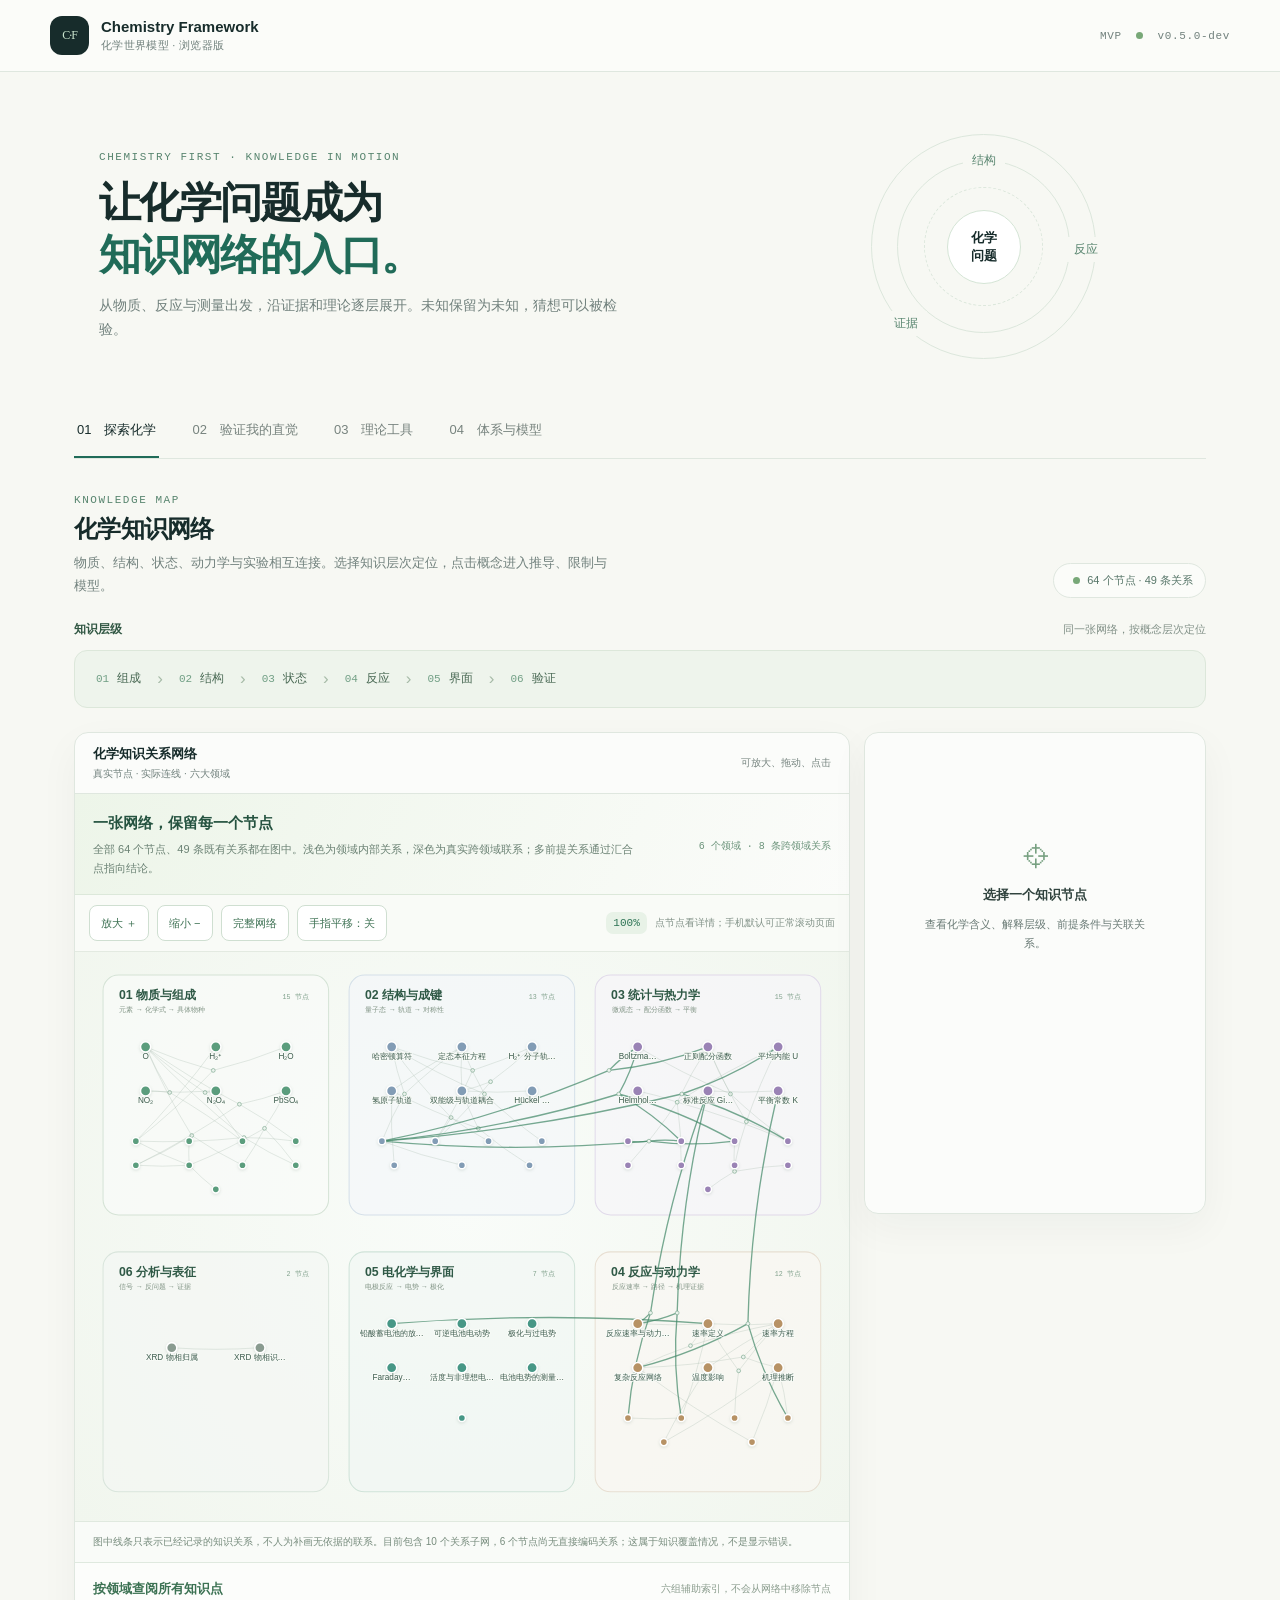
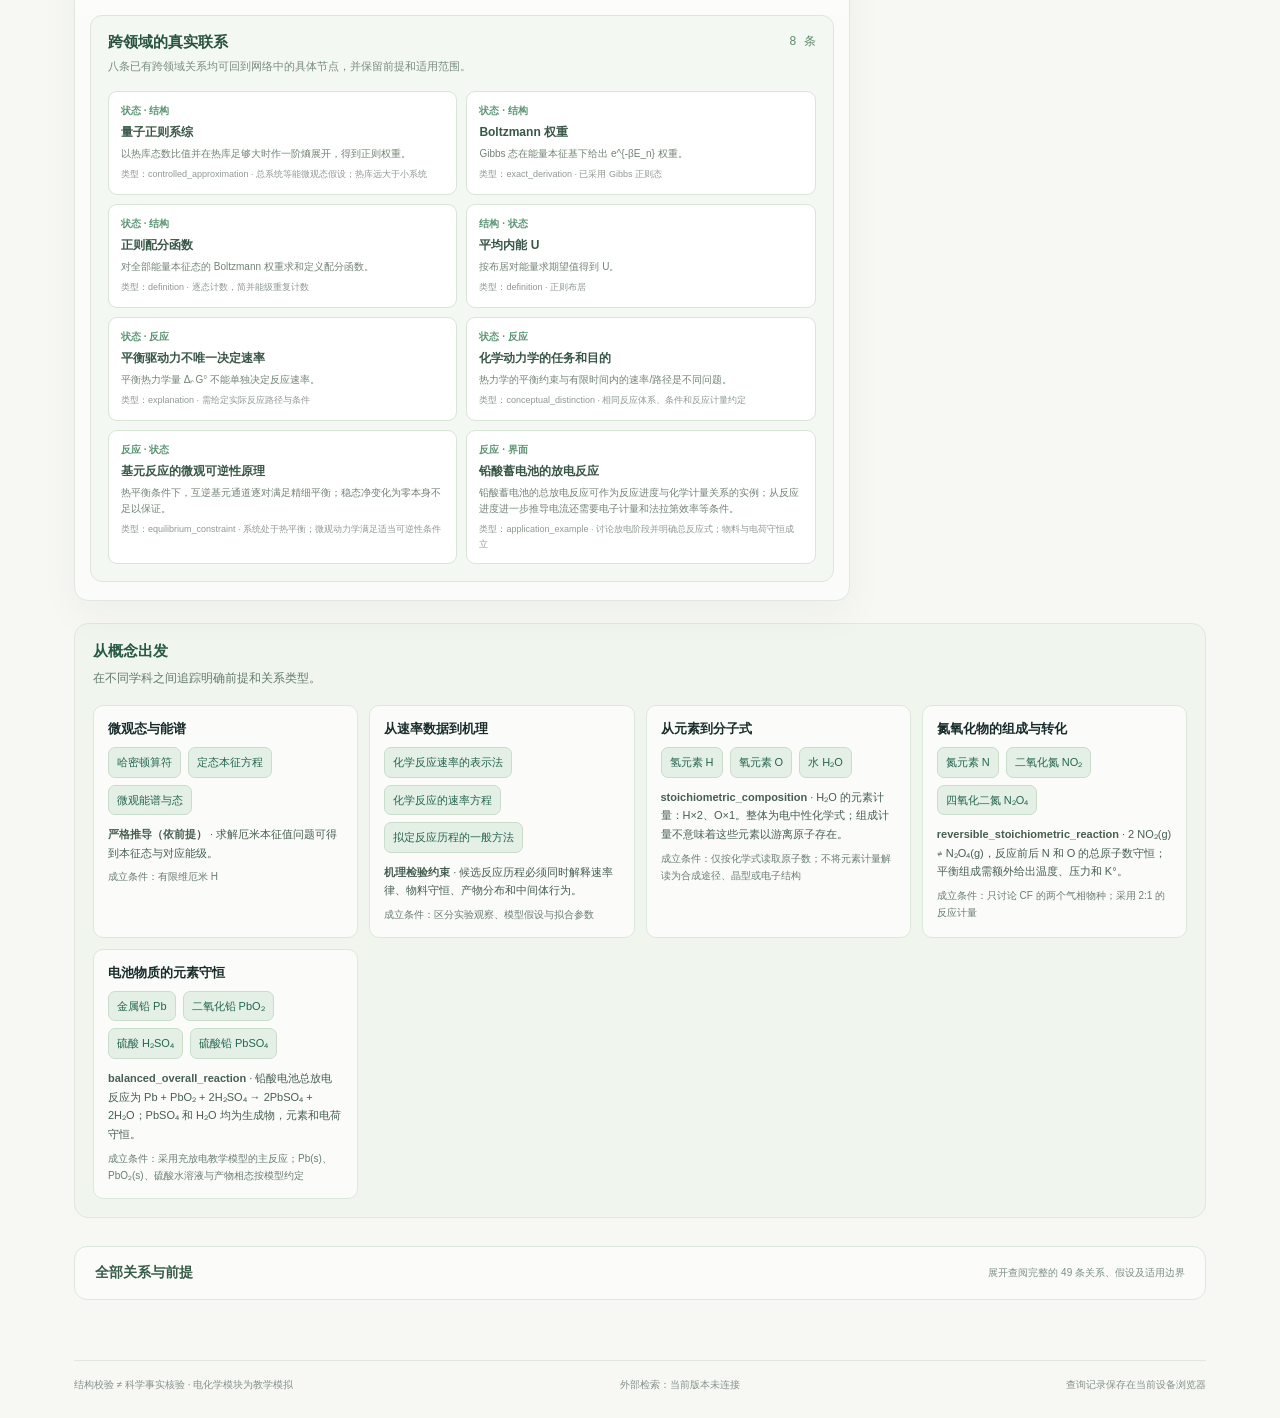
==== commit 6292c8fb: "fix: version graph assets to prevent stale in-app browser cache" ====
--- a/index.html
+++ b/index.html
@@ -1,4 +1,4 @@
-<!doctype html><html lang="zh-CN"><head><meta charset="utf-8"><meta name="viewport" content="width=device-width,initial-scale=1"><title>Chemistry Framework · 浏览器版</title><link rel="stylesheet" href="assets/css/style.css"><link rel="stylesheet" href="assets/css/physical-model.css"><link rel="stylesheet" href="assets/css/curriculum.css"><link rel="stylesheet" href="assets/css/structure-studio.css"></head>
+<!doctype html><html lang="zh-CN"><head><meta charset="utf-8"><meta name="viewport" content="width=device-width,initial-scale=1"><title>Chemistry Framework · 浏览器版</title><link rel="stylesheet" href="assets/css/style.css?v=20261118-18"><link rel="stylesheet" href="assets/css/physical-model.css"><link rel="stylesheet" href="assets/css/curriculum.css"><link rel="stylesheet" href="assets/css/structure-studio.css"></head>
 <body><header class="top"><a class="brand" href="#explore"><span class="mark">C·F</span><span><b>Chemistry Framework</b><small>化学世界模型 · 浏览器版</small></span></a><div class="version">MVP <i></i> v0.5.0-dev</div></header>
 <main><section class="hero"><div><div class="eyebrow">CHEMISTRY FIRST · KNOWLEDGE IN MOTION</div><h1>让化学问题成为<br><em>知识网络的入口。</em></h1><p>从物质、反应与测量出发，沿证据和理论逐层展开。未知保留为未知，猜想可以被检验。</p></div><div class="hero-orbit"><span>结构</span><span>反应</span><span>证据</span><div>化学<br>问题</div></div></section>
 <nav class="tabs" aria-label="主要页面"><button class="tab active" data-page="explore">01　探索化学</button><button class="tab" data-page="inquire">02　验证我的直觉</button><button class="tab" data-page="theory">03　理论工具</button><button class="tab" data-page="workbench">04　体系与模型</button></nav>
@@ -69,10 +69,10 @@
 <script src="src/models/electrochemical-cell.js"></script>
 <script src="src/models/n2o4-ideal-gas.js"></script>
 <script src="src/models/structure-chemistry.js"></script>
-<script src="src/graph-views.js"></script>
-<script src="src/unified-map.js"></script>
-<script src="src/network-graph.js"></script>
-<script src="src/app.js"></script>
+<script src="src/graph-views.js?v=20261118-18"></script>
+<script src="src/unified-map.js?v=20261118-18"></script>
+<script src="src/network-graph.js?v=20261118-18"></script>
+<script src="src/app.js?v=20261118-18"></script>
 <script src="src/workbench.js"></script>
 <script src="src/physical-workbench.js"></script>
 <script src="src/h2plus-workbench.js"></script>
--- a/assets/css/style.css
+++ b/assets/css/style.css
@@ -111,3 +111,87 @@
 .atlas-cluster{transition:border-color .15s ease,box-shadow .15s ease}
 .atlas-cluster:target{border-color:#8ab49b;box-shadow:0 0 0 3px #dbeade}
 @media(max-width:720px){.atlas-grid{padding-left:9px;border-left:2px solid #e0e9df}.atlas-cluster::after{content:'';position:absolute;left:-15px;top:23px;width:11px;height:11px;border:2px solid #d8e5dc;border-radius:50%;background:#7ca68d}}
+
+
+/* Connected chemical knowledge network (primary view). Existing atlas cards are a secondary index. */
+.graph-wrap.unified-graph.connected-graph{height:auto;overflow:visible;background-image:none;padding:0;min-width:0}
+.connected-graph .network-intro{display:flex;align-items:center;justify-content:space-between;gap:16px;padding:20px 18px 16px;background:linear-gradient(115deg,#edf5e9,#fbfcfa);border-bottom:1px solid #dce8da}
+.connected-graph .network-intro strong{font-size:15px;color:#255340}
+.connected-graph .network-intro p{font-size:11px;line-height:1.75;color:#6b8274;margin:7px 0 0;max-width:550px}
+.connected-graph .network-intro>span{white-space:nowrap;font:10px 'DM Mono',monospace;color:#6b937a}
+.connected-graph .network-controls{display:flex;align-items:center;justify-content:space-between;flex-wrap:wrap;gap:9px;padding:10px 14px;background:#f9fbf7;border-bottom:1px solid #e3eae1}
+.connected-graph .network-controls-left,.connected-graph .network-controls-right{display:flex;align-items:center;gap:8px;flex-wrap:wrap}
+.connected-graph .network-controls button{border:1px solid #cfdfd1;border-radius:8px;background:white;color:#3e7254;padding:8px 11px;min-height:36px;font-size:11px;cursor:pointer}
+.connected-graph .network-controls button:hover,.connected-graph .network-controls button:focus-visible{outline:2px solid #b7d3c0;outline-offset:1px}
+.connected-graph .network-controls-right{color:#829288;font-size:10px}
+.connected-graph #network-zoom-label{font:11px 'DM Mono',monospace;color:#2e7455;background:#e8f2e7;padding:5px 7px;border-radius:7px}
+.connected-graph .network-viewport{position:relative;width:100%;height:570px;min-width:0;overflow:hidden;background:radial-gradient(circle at 50% 45%,#f9fcf9,#f1f6ee);border-bottom:1px solid #e0e9df}
+.connected-graph .network-viewport:focus-within{outline:1px solid #b8d1bc;outline-offset:-1px}
+.connected-graph .network-svg{width:100%!important;height:100%!important;min-width:0!important;max-width:none!important;display:block;touch-action:none;cursor:grab;user-select:none}
+.connected-graph .network-svg:active{cursor:grabbing}
+.connected-graph .network-group rect{fill:#fbfcfa;fill-opacity:.64;stroke:#d5e3d6;stroke-width:2}
+.connected-graph .network-group[data-group="structure"] rect{fill:#f5f8fa;stroke:#d5e0e9}
+.connected-graph .network-group[data-group="thermo"] rect{fill:#f8f6fb;stroke:#e1daea}
+.connected-graph .network-group[data-group="kinetics"] rect{fill:#fbf8f3;stroke:#e8dfd2}
+.connected-graph .network-group[data-group="electrochem"] rect{fill:#f1f8f4;stroke:#d0e3d9}
+.connected-graph .network-group[data-group="analysis"] rect{fill:#f5f8f4;stroke:#d9e5dc}
+.connected-graph .network-group-title{fill:#315f48;font:bold 21px 'Noto Sans SC',sans-serif}
+.connected-graph .network-group-subtitle{fill:#819485;font:13px 'Noto Sans SC',sans-serif}
+.connected-graph .network-group-count{fill:#80a18c;font:13px 'DM Mono',monospace}
+.connected-graph .network-relation{fill:none;stroke:#a9bcb0;stroke-opacity:.36;stroke-width:1.7;cursor:pointer;transition:stroke-opacity .12s}
+.connected-graph .network-relation.is-cross{stroke:#448a6a;stroke-opacity:.72;stroke-width:2.6}
+.connected-graph .network-relation.is-muted{stroke-opacity:.075}
+.connected-graph .network-relation.is-connected,.connected-graph .network-relation:hover,.connected-graph .network-relation:focus-visible{stroke:#328560;stroke-opacity:1;stroke-width:3.4;outline:none}
+.connected-graph .network-junction{fill:#ebf3ed;stroke:#78a48b;stroke-width:1.5;stroke-opacity:.82}
+.connected-graph .network-node{cursor:pointer;outline:none;transition:opacity .12s}
+.connected-graph .network-node circle{stroke:#fff;stroke-width:3;filter:drop-shadow(0 2px 3px #24483423)}
+.connected-graph .network-node.selected circle{stroke:#d49b56;stroke-width:5}
+.connected-graph .network-node.is-related circle{stroke:#4e9070;stroke-width:3}
+.connected-graph .network-node.is-muted{opacity:.28}
+.connected-graph .network-node:hover circle,.connected-graph .network-node:focus-visible circle{stroke:#d49b56;stroke-width:4}
+.connected-graph .network-node text{fill:#3d5c4e;stroke:#f8fbf7;stroke-width:3px;paint-order:stroke;stroke-linejoin:round;font:14px 'Noto Sans SC',sans-serif;text-anchor:middle;pointer-events:none}
+.connected-graph .network-node .network-secondary{display:none}
+.connected-graph .network-node:hover .network-secondary,.connected-graph .network-node:focus-visible .network-secondary,.connected-graph .network-node.selected .network-secondary{display:block}
+.connected-graph .network-footnote{margin:0;padding:11px 18px;color:#778c7d;font-size:10px;line-height:1.8;background:#f9fbf8}
+.connected-graph .network-index{border-top:1px solid #dfe9df;margin:0;background:#fcfdfb}
+.connected-graph .network-index>summary{display:flex;justify-content:space-between;align-items:center;gap:12px;padding:17px 18px;color:#3c7253;cursor:pointer}
+.connected-graph .network-index>summary span{font-size:13px;font-weight:600}
+.connected-graph .network-index>summary small{font-size:10px;color:#8a9c8d}
+.connected-graph .network-index>.atlas-grid{padding:5px 15px 20px}
+.connected-graph .atlas-links{margin:0 15px 18px;background:#f4f8f2}
+.connected-graph .atlas-bridge{display:flex;flex-direction:column;gap:5px;min-width:0;border:1px solid #d9e5d7;background:#fff;border-radius:9px;padding:12px;color:#385747;text-decoration:none}
+.connected-graph .atlas-bridge:hover,.connected-graph .atlas-bridge:focus-visible{outline:2px solid #9bbca5;outline-offset:1px}
+@media(max-width:760px){
+ .connected-graph .network-viewport{height:470px}
+ .connected-graph .network-intro{padding:14px;align-items:flex-start;flex-direction:column;gap:7px}
+ .connected-graph .network-controls{padding:9px}
+ .connected-graph .network-controls-right{width:100%;justify-content:space-between}
+ .connected-graph .network-index>summary{display:block}
+ .connected-graph .network-index>summary small{display:block;margin-top:4px}
+}
+@media(max-width:440px){
+ .connected-graph .network-viewport{height:400px}
+ .connected-graph .network-controls button{padding:7px 9px}
+ .connected-graph .network-footnote{padding:11px 13px}
+}
+
+
+/* Readable scientific graph: stable conceptual rows, zoom-aware labels and mobile-safe touch. */
+.connected-graph .network-svg{touch-action:pan-y}
+.connected-graph .network-viewport.is-pan-mode .network-svg{touch-action:none}
+.connected-graph .network-node .network-hit-target{fill:transparent;stroke:none;filter:none;stroke-width:0;pointer-events:all}
+.connected-graph .network-node:hover .network-hit-target,.connected-graph .network-node:focus-visible .network-hit-target{stroke:none;filter:none}
+.connected-graph .network-node .network-label{font-size:16px;stroke:#f8fbf7;stroke-width:4px;letter-spacing:0}
+.connected-graph .network-node .network-secondary{display:none;font-size:12px;fill:#61766b}
+.connected-graph .network-viewport.is-detail-zoom .network-node .network-secondary{display:block}
+.connected-graph #network-pan-toggle[aria-pressed="true"]{background:#2f7455;color:#fff;border-color:#2f7455}
+.connected-graph .network-group-title{font-size:24px;fill:#2f5946}
+.connected-graph .network-group-subtitle{font-size:14px}
+.connected-graph .network-viewport.is-detail-zoom .network-group-title{font-weight:700}
+.connected-graph .network-viewport:focus-within{outline:2px solid #a3c1ab;outline-offset:-2px}
+@media(max-width:760px){
+ .connected-graph .network-viewport{height:420px}
+ .connected-graph .network-controls button{min-height:42px}
+ .connected-graph .network-controls-left{flex-wrap:wrap}
+ .connected-graph .network-controls-right>span:last-child{font-size:10px}
+}
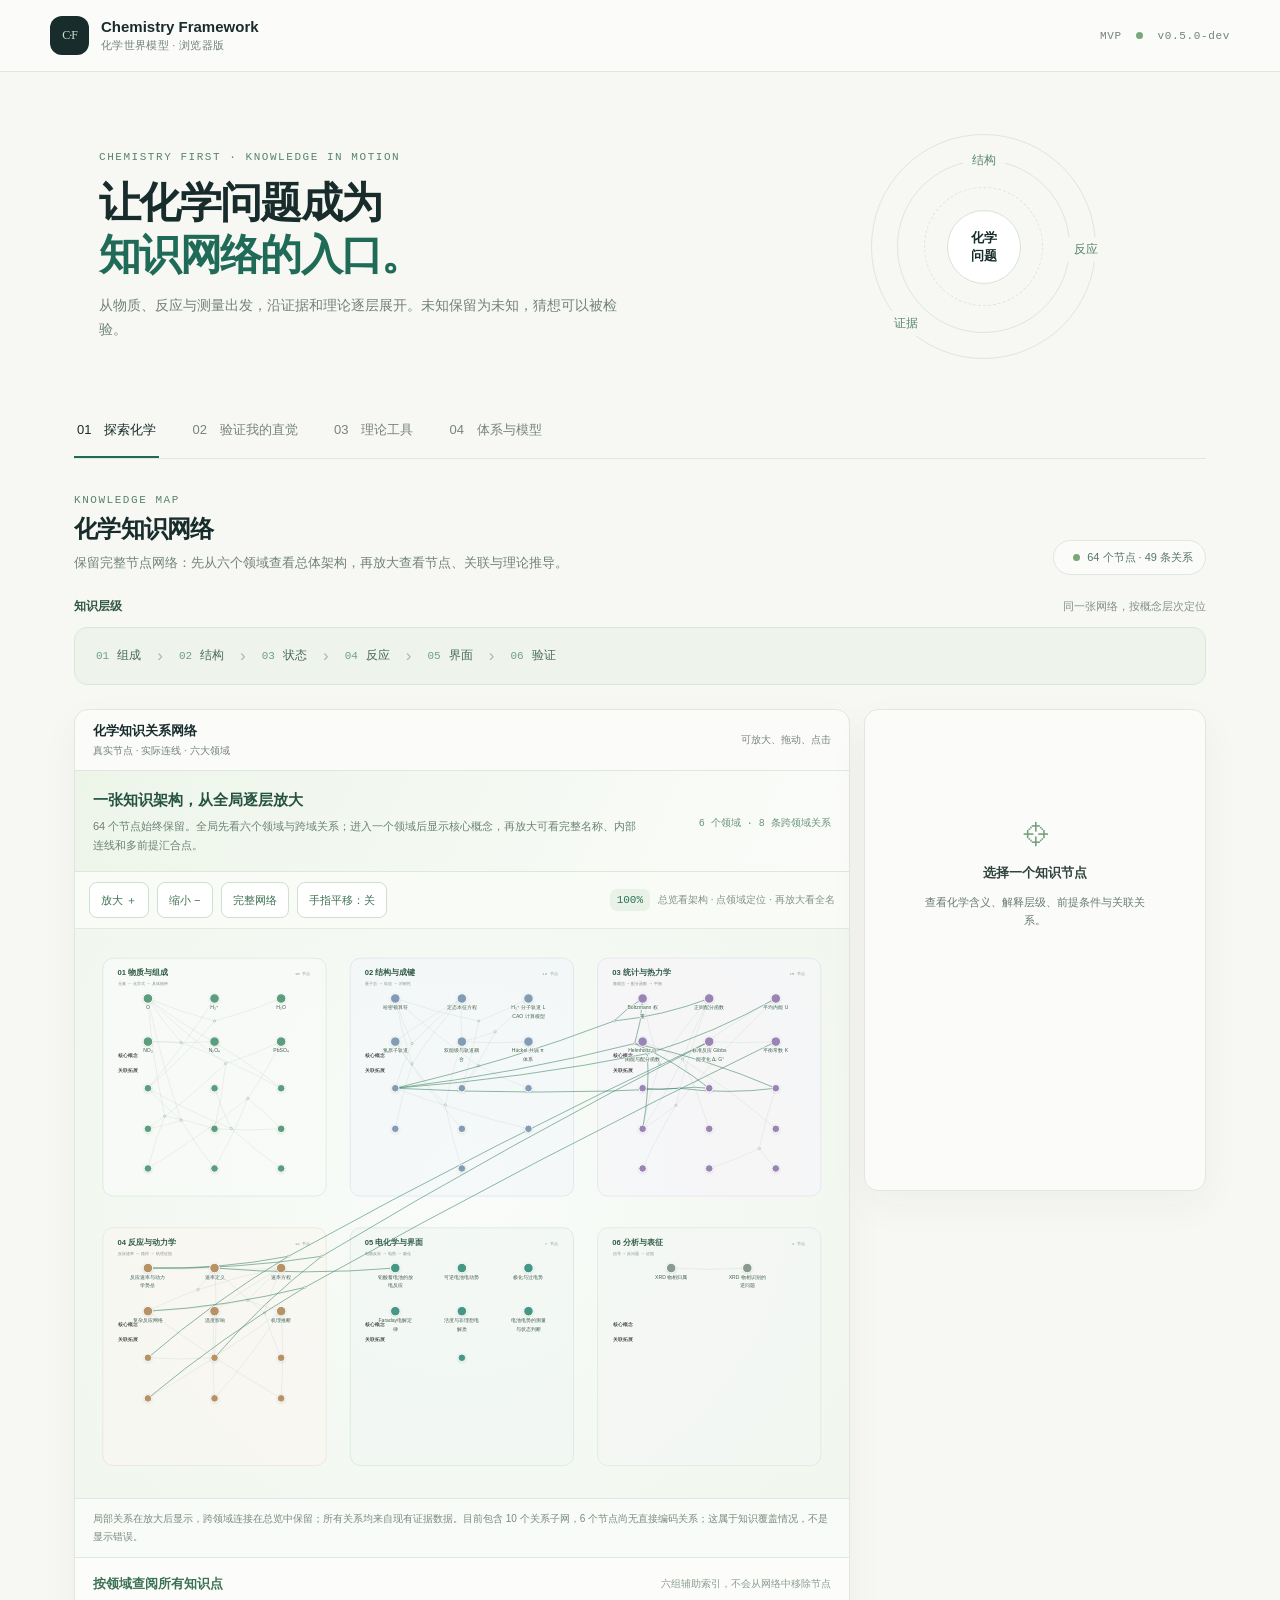
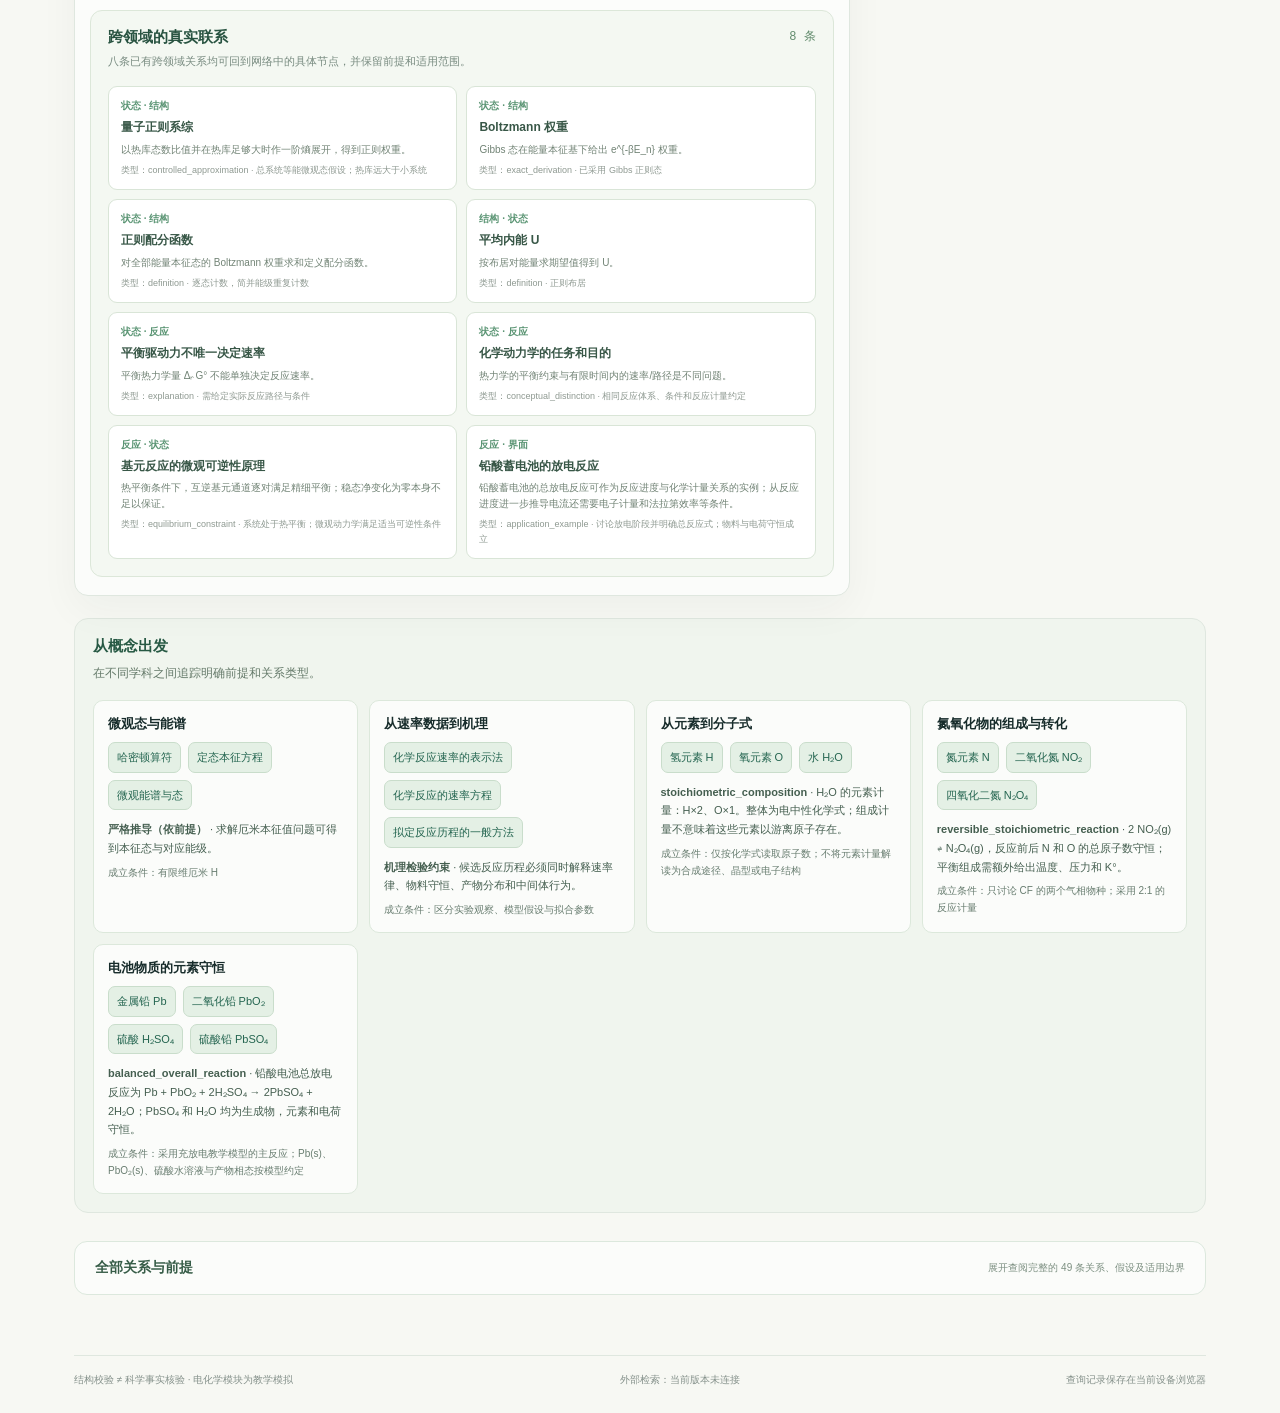
==== commit dd8352bf: "feat: semantic zoom, wrapped labels and tiered large-scale science graph" ====
--- a/index.html
+++ b/index.html
@@ -2,7 +2,7 @@
 <body><header class="top"><a class="brand" href="#explore"><span class="mark">C·F</span><span><b>Chemistry Framework</b><small>化学世界模型 · 浏览器版</small></span></a><div class="version">MVP <i></i> v0.5.0-dev</div></header>
 <main><section class="hero"><div><div class="eyebrow">CHEMISTRY FIRST · KNOWLEDGE IN MOTION</div><h1>让化学问题成为<br><em>知识网络的入口。</em></h1><p>从物质、反应与测量出发，沿证据和理论逐层展开。未知保留为未知，猜想可以被检验。</p></div><div class="hero-orbit"><span>结构</span><span>反应</span><span>证据</span><div>化学<br>问题</div></div></section>
 <nav class="tabs" aria-label="主要页面"><button class="tab active" data-page="explore">01　探索化学</button><button class="tab" data-page="inquire">02　验证我的直觉</button><button class="tab" data-page="theory">03　理论工具</button><button class="tab" data-page="workbench">04　体系与模型</button></nav>
-<section id="explore" class="page active"><div class="section-head"><div><div class="eyebrow">KNOWLEDGE MAP</div><h2>化学知识网络</h2><p>物质、结构、状态、动力学与实验相互连接。选择知识层次定位，点击概念进入推导、限制与模型。</p></div><div class="scope-chip"><span class="dot"></span><span id="node-count">加载知识中</span></div></div><div class="domain-nav" id="domains"></div><div class="map-layout unified-map-layout"><div class="map-card"><div class="map-toolbar"><span><b>化学知识关系网络</b><small>真实节点 · 实际连线 · 六大领域</small></span><div class="legend"><span>可放大、拖动、点击</span></div></div><div class="graph-wrap" id="graph"></div></div><aside class="detail-card" id="detail"><div class="empty"><div class="empty-icon">⌖</div><b>选择一个知识节点</b><p>查看化学含义、解释层级、前提条件与关联关系。</p></div></aside></div><div class="knowledge-bridge" data-knowledge-module="explore"></div><details class="atlas-all-relations"><summary><span>全部关系与前提</span><small>展开查阅完整的 49 条关系、假设及适用边界</small></summary><div class="relation-section"><div class="section-head compact"><div><div class="eyebrow">TRACEABLE LOGIC</div><h2>关系与前提</h2></div><span class="muted">多前提 → 结论</span></div><div id="relations" class="relation-grid"></div></div></details></section>
+<section id="explore" class="page active"><div class="section-head"><div><div class="eyebrow">KNOWLEDGE MAP</div><h2>化学知识网络</h2><p>保留完整节点网络：先从六个领域查看总体架构，再放大查看节点、关联与理论推导。</p></div><div class="scope-chip"><span class="dot"></span><span id="node-count">加载知识中</span></div></div><div class="domain-nav" id="domains"></div><div class="map-layout unified-map-layout"><div class="map-card"><div class="map-toolbar"><span><b>化学知识关系网络</b><small>真实节点 · 实际连线 · 六大领域</small></span><div class="legend"><span>可放大、拖动、点击</span></div></div><div class="graph-wrap" id="graph"></div></div><aside class="detail-card" id="detail"><div class="empty"><div class="empty-icon">⌖</div><b>选择一个知识节点</b><p>查看化学含义、解释层级、前提条件与关联关系。</p></div></aside></div><div class="knowledge-bridge" data-knowledge-module="explore"></div><details class="atlas-all-relations"><summary><span>全部关系与前提</span><small>展开查阅完整的 49 条关系、假设及适用边界</small></summary><div class="relation-section"><div class="section-head compact"><div><div class="eyebrow">TRACEABLE LOGIC</div><h2>关系与前提</h2></div><span class="muted">多前提 → 结论</span></div><div id="relations" class="relation-grid"></div></div></details></section>
 <section id="inquire" class="page"><div class="section-head"><div><div class="eyebrow">INTUITION VALIDATION</div><h2>验证我的直觉</h2><p>把直觉拆成可检验命题，检查逻辑跳跃、替代解释与下一步证据。</p></div><span class="status-pill">●　证据状态可追踪</span></div><div class="inquiry-layout"><div class="form-card"><label class="field-label">选择一个科学压力测试</label><div id="case-list" class="case-list"></div><label class="field-label" for="intuition">或者写下你的直觉</label><textarea id="intuition" placeholder="例如：反应 Gibbs 自由能变化越负，反应就一定越快……"></textarea><div class="input-row"><input id="system" placeholder="体系 / 条件（可选）"><button id="analyze" class="primary">分析命题 <span>→</span></button></div><div class="fineprint">原型使用可审查的案例规则，不调用模型。</div><div class="saved-box"><h3>已保存的查询 <span id="saved-count"></span></h3><div id="saved-inquiries"></div></div></div><div id="analysis" class="analysis-card"><div class="empty"><div class="empty-icon">✳</div><b>分析结果会显示在这里</b><p>系统会区分合理部分、逻辑跳跃、证据缺口和可检验预测。</p></div></div></div><div class="knowledge-bridge" data-knowledge-module="inquire"></div></section>
 
 
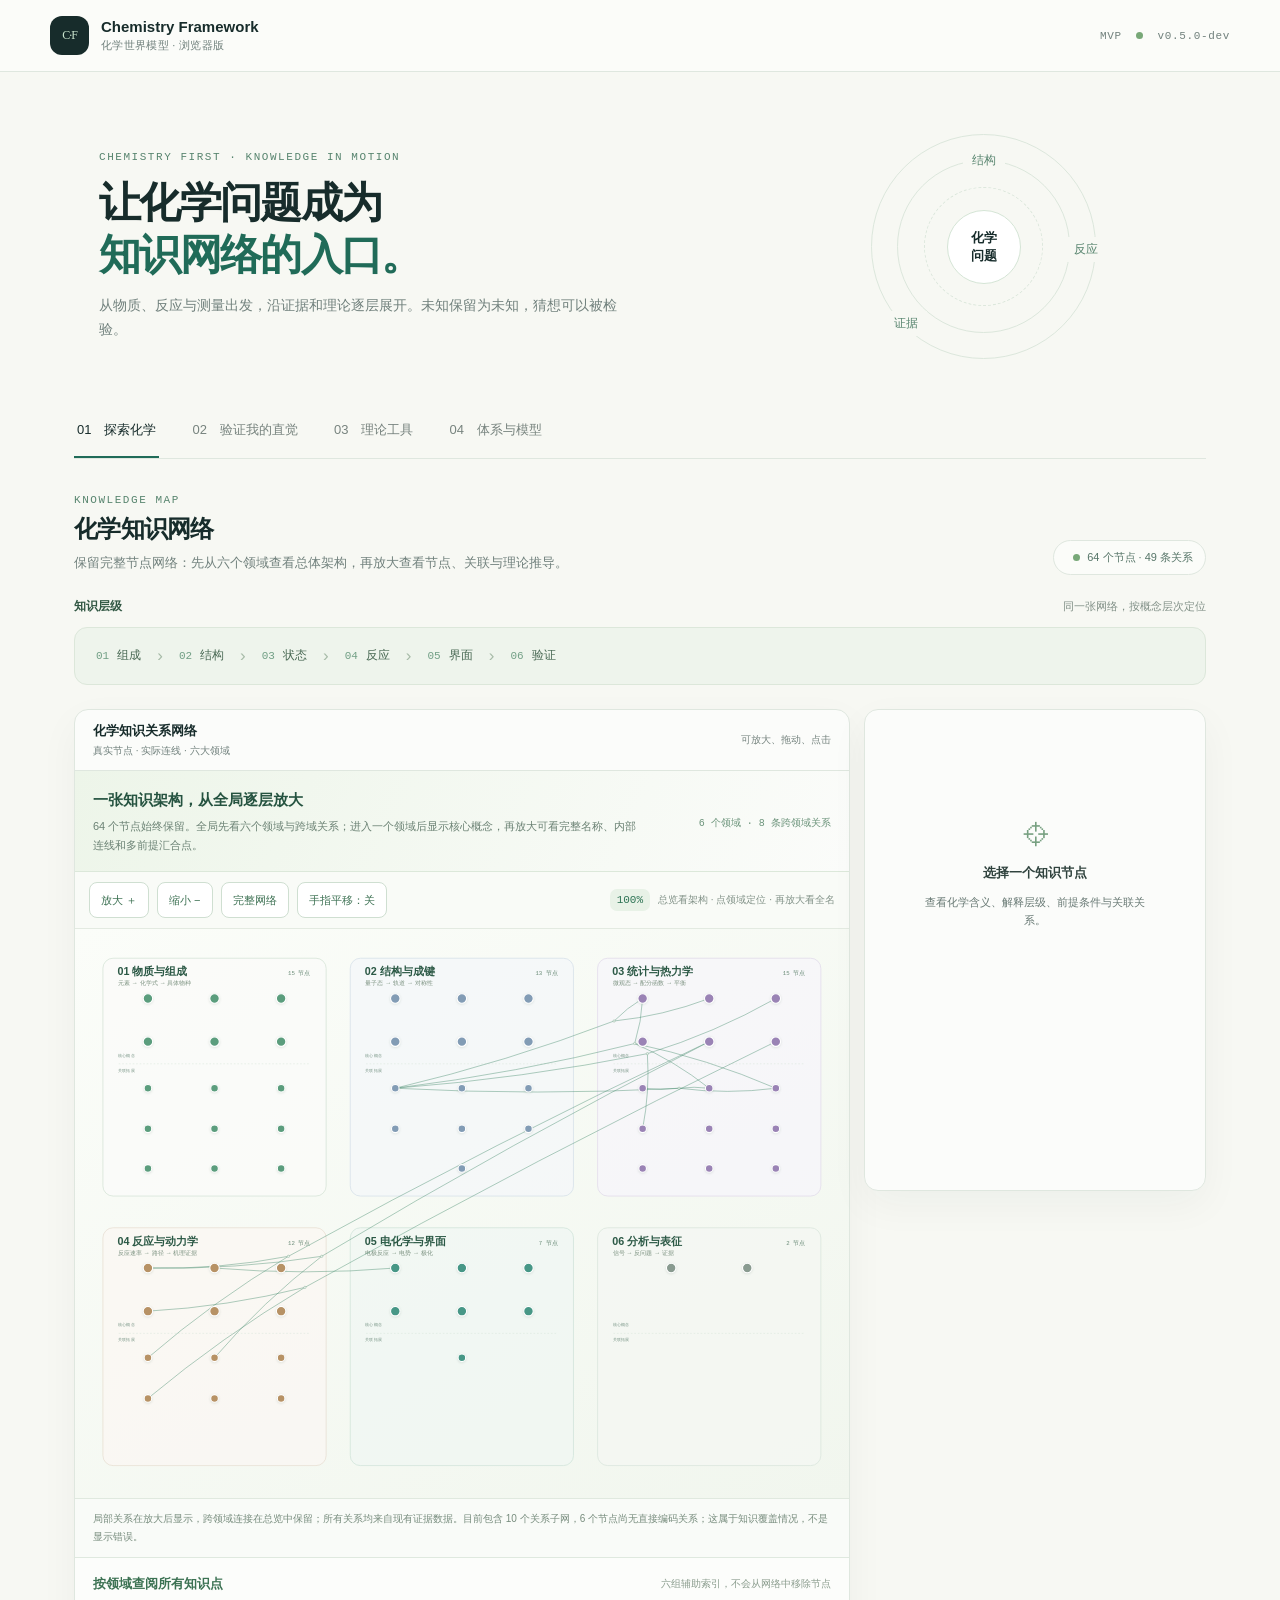
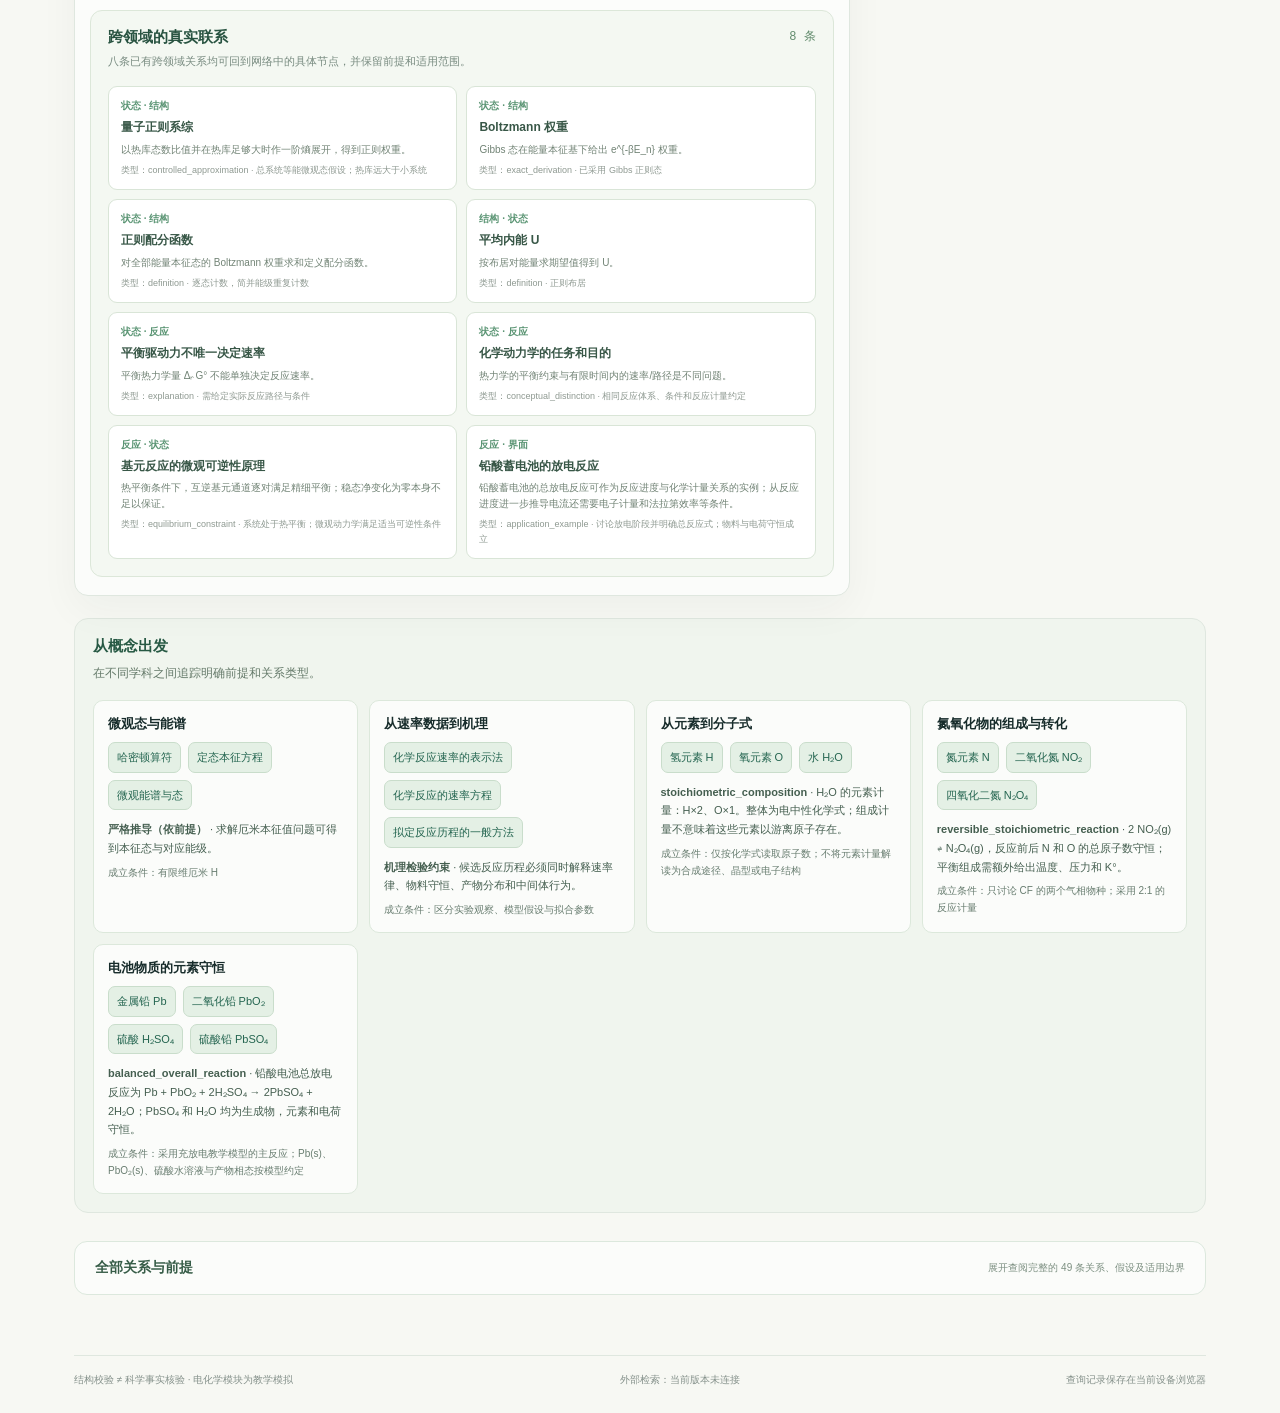
==== commit c3b01752: "test: verify subject-focus zoom, untruncated node labels and mobile readability" ====
--- a/index.html
+++ b/index.html
@@ -1,4 +1,4 @@
-<!doctype html><html lang="zh-CN"><head><meta charset="utf-8"><meta name="viewport" content="width=device-width,initial-scale=1"><title>Chemistry Framework · 浏览器版</title><link rel="stylesheet" href="assets/css/style.css?v=20261118-18"><link rel="stylesheet" href="assets/css/physical-model.css"><link rel="stylesheet" href="assets/css/curriculum.css"><link rel="stylesheet" href="assets/css/structure-studio.css"></head>
+<!doctype html><html lang="zh-CN"><head><meta charset="utf-8"><meta name="viewport" content="width=device-width,initial-scale=1"><title>Chemistry Framework · 浏览器版</title><link rel="stylesheet" href="assets/css/style.css?v=20261118-19"><link rel="stylesheet" href="assets/css/physical-model.css"><link rel="stylesheet" href="assets/css/curriculum.css"><link rel="stylesheet" href="assets/css/structure-studio.css"></head>
 <body><header class="top"><a class="brand" href="#explore"><span class="mark">C·F</span><span><b>Chemistry Framework</b><small>化学世界模型 · 浏览器版</small></span></a><div class="version">MVP <i></i> v0.5.0-dev</div></header>
 <main><section class="hero"><div><div class="eyebrow">CHEMISTRY FIRST · KNOWLEDGE IN MOTION</div><h1>让化学问题成为<br><em>知识网络的入口。</em></h1><p>从物质、反应与测量出发，沿证据和理论逐层展开。未知保留为未知，猜想可以被检验。</p></div><div class="hero-orbit"><span>结构</span><span>反应</span><span>证据</span><div>化学<br>问题</div></div></section>
 <nav class="tabs" aria-label="主要页面"><button class="tab active" data-page="explore">01　探索化学</button><button class="tab" data-page="inquire">02　验证我的直觉</button><button class="tab" data-page="theory">03　理论工具</button><button class="tab" data-page="workbench">04　体系与模型</button></nav>
@@ -71,8 +71,8 @@
 <script src="src/models/structure-chemistry.js"></script>
 <script src="src/graph-views.js?v=20261118-18"></script>
 <script src="src/unified-map.js?v=20261118-18"></script>
-<script src="src/network-graph.js?v=20261118-18"></script>
-<script src="src/app.js?v=20261118-18"></script>
+<script src="src/network-graph.js?v=20261118-19"></script>
+<script src="src/app.js?v=20261118-19"></script>
 <script src="src/workbench.js"></script>
 <script src="src/physical-workbench.js"></script>
 <script src="src/h2plus-workbench.js"></script>
--- a/assets/css/style.css
+++ b/assets/css/style.css
@@ -195,3 +195,63 @@
  .connected-graph .network-controls-left{flex-wrap:wrap}
  .connected-graph .network-controls-right>span:last-child{font-size:10px}
 }
+
+
+/* v0.5 — semantic-zoom scientific architecture. All node circles remain in the same SVG. */
+.connected-graph .network-group rect{fill-opacity:.76;stroke-width:2.4}
+.connected-graph .network-group-title{font-size:34px;fill:#2c5946;font-weight:700}
+.connected-graph .network-group-subtitle{font-size:20px;fill:#7c9281}
+.connected-graph .network-group-count{font-size:18px;fill:#678975}
+.connected-graph .network-tier-line{stroke:#d5e3d7;stroke-width:1.6;stroke-dasharray:5 6}
+.connected-graph .network-tier-label{fill:#779485;font-size:14px;letter-spacing:.07em;pointer-events:none}
+.connected-graph .network-node circle:not(.network-hit-target){stroke-width:3.5}
+.connected-graph .network-node .network-hit-target{pointer-events:all;stroke:none}
+.connected-graph .network-node .network-label{
+  font-size:23px;fill:#254b39;stroke:#fbfdfb;stroke-width:4.5px;
+  paint-order:stroke;letter-spacing:0;pointer-events:none;line-height:1.25
+}
+.connected-graph .network-node .network-secondary{font-size:23px;fill:#526d5b}
+.connected-graph .network-node .network-primary{font-weight:600}
+.connected-graph .network-viewport.is-overview .network-node .network-label{
+ display:none!important
+}
+.connected-graph .network-viewport.is-overview .network-node.selected .network-label{
+ display:block!important
+}
+.connected-graph .network-viewport.is-overview .network-relation.is-local:not(.is-connected){
+ opacity:0;pointer-events:none
+}
+.connected-graph .network-viewport.is-overview .network-relation.is-cross:not(.is-connected){
+ stroke-opacity:.48;stroke-width:2.8
+}
+.connected-graph .network-viewport.is-domain-zoom .network-node .network-primary,
+.connected-graph .network-viewport.is-detail-zoom .network-node .network-label{
+ display:block
+}
+.connected-graph .network-viewport.is-domain-zoom .network-node .network-secondary{
+ display:none
+}
+.connected-graph .network-viewport.is-domain-zoom .network-node.selected .network-secondary,
+.connected-graph .network-viewport.is-domain-zoom .network-node:focus-visible .network-secondary,
+.connected-graph .network-viewport.is-domain-zoom .network-node:hover .network-secondary{
+ display:block
+}
+.connected-graph .network-viewport.is-detail-zoom .network-relation.is-local{
+ stroke-opacity:.44
+}
+.connected-graph .network-viewport .network-relation.is-connected{
+ opacity:1;stroke-opacity:1
+}
+.connected-graph .network-viewport.is-overview .network-node circle:not(.network-hit-target){
+ filter:drop-shadow(0 2px 3px #21462f22)
+}
+.connected-graph .network-viewport{background:linear-gradient(150deg,#fbfdf9,#f1f6ee)}
+.connected-graph .network-controls-right{max-width:390px;line-height:1.6}
+@media(max-width:760px){
+ .connected-graph .network-viewport{height:490px}
+ .connected-graph .network-controls-right>span:last-child{font-size:11px}
+ .connected-graph .network-intro p{font-size:12px}
+}
+@media(max-width:440px){
+ .connected-graph .network-viewport{height:450px}
+}
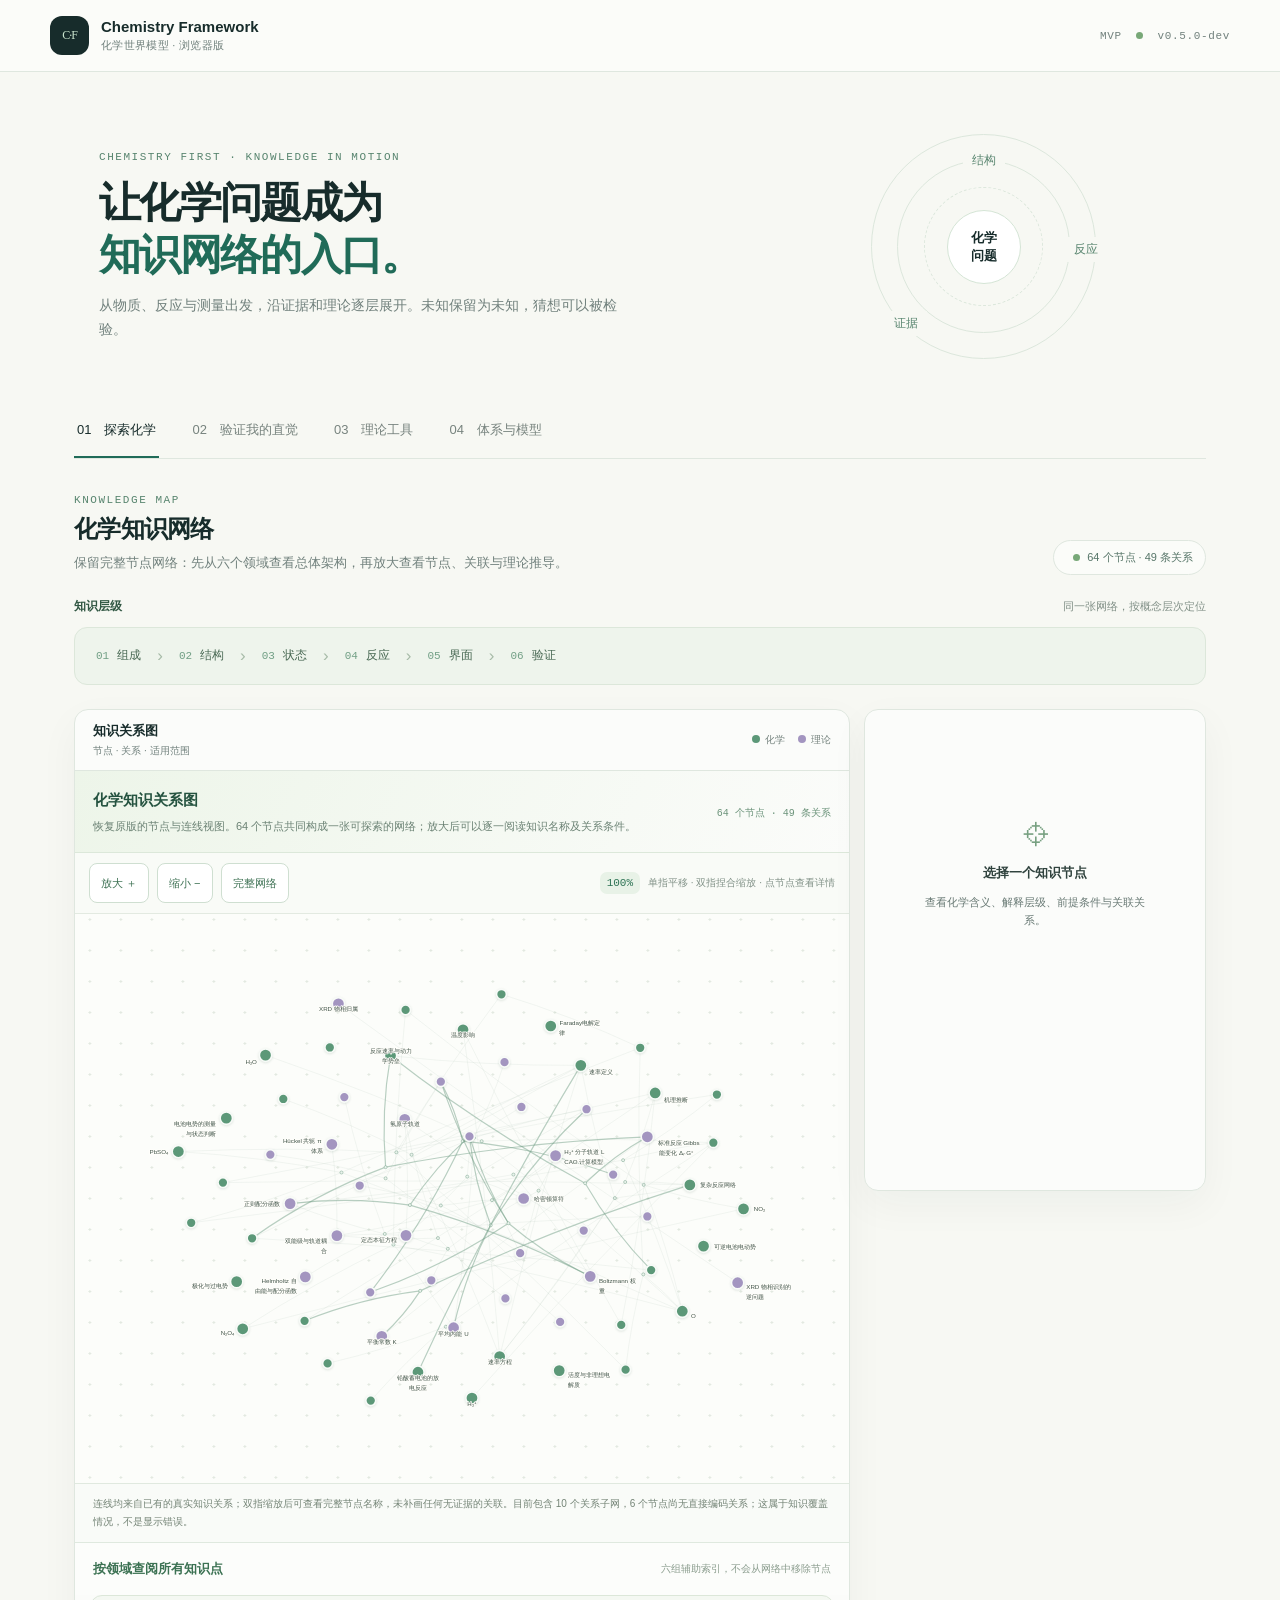
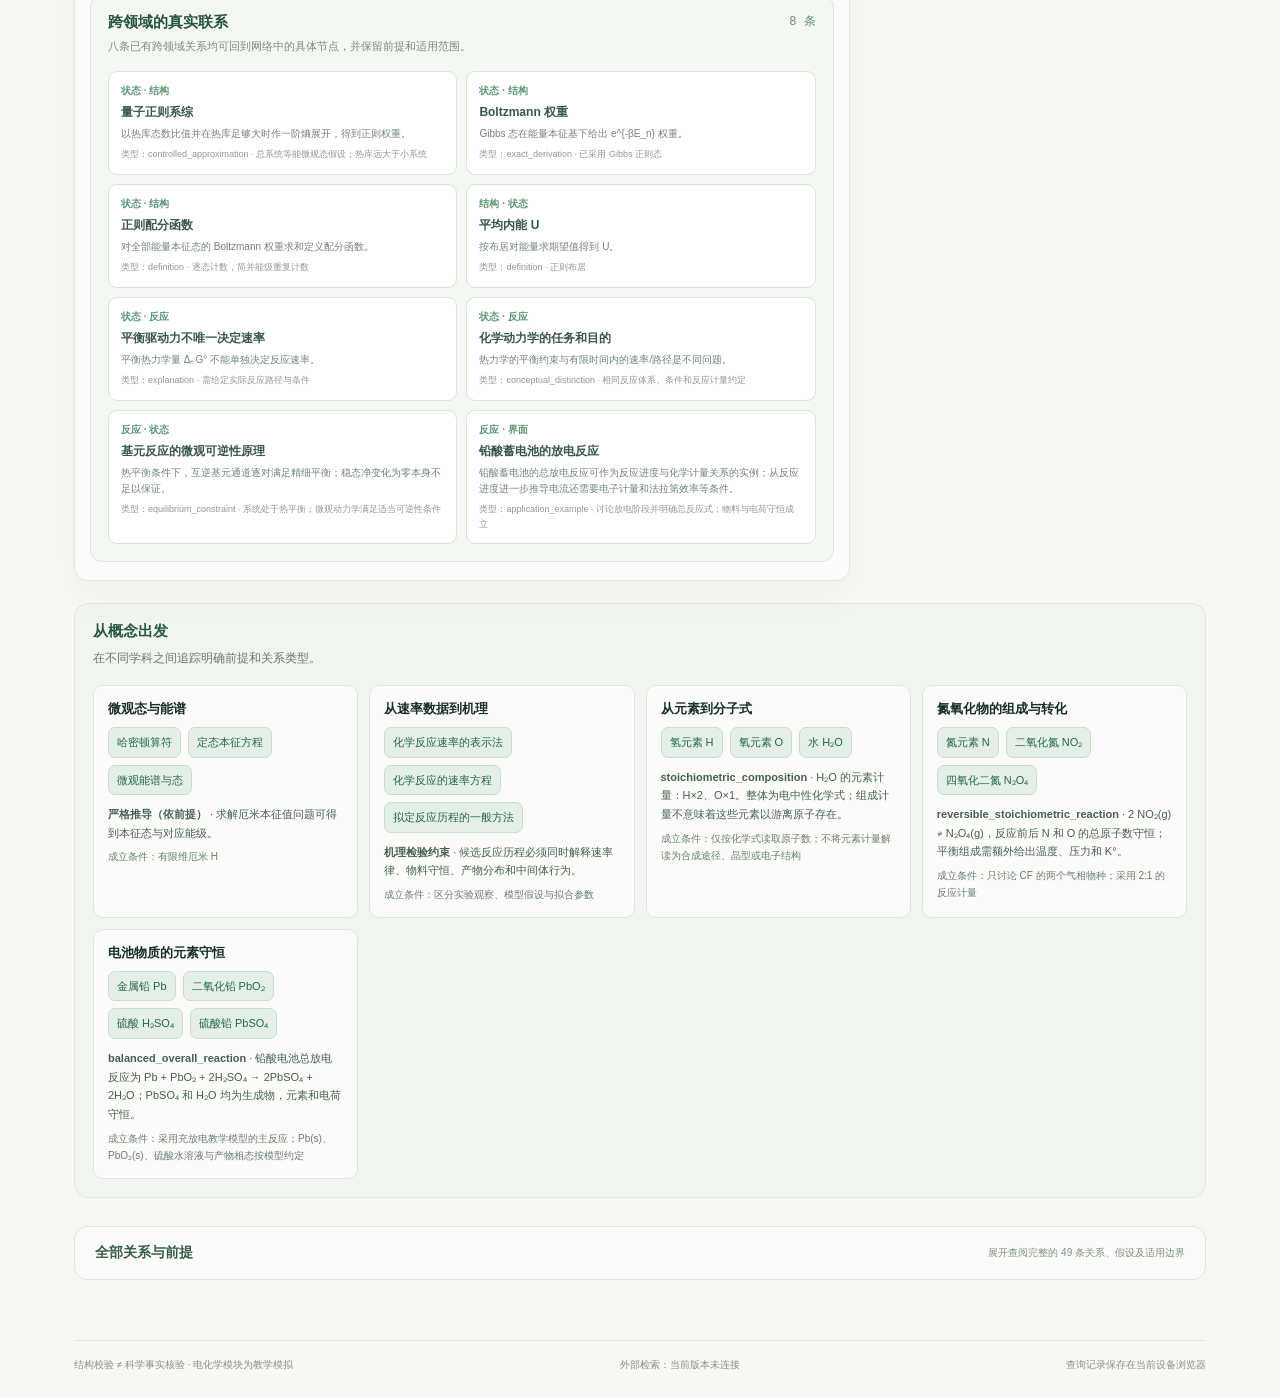
==== commit 54e391b6: "ui: restore screenshot-style open relation map with touch pan and pinch zoom" ====
--- a/index.html
+++ b/index.html
@@ -1,8 +1,8 @@
-<!doctype html><html lang="zh-CN"><head><meta charset="utf-8"><meta name="viewport" content="width=device-width,initial-scale=1"><title>Chemistry Framework · 浏览器版</title><link rel="stylesheet" href="assets/css/style.css?v=20261118-19"><link rel="stylesheet" href="assets/css/physical-model.css"><link rel="stylesheet" href="assets/css/curriculum.css"><link rel="stylesheet" href="assets/css/structure-studio.css"></head>
+<!doctype html><html lang="zh-CN"><head><meta charset="utf-8"><meta name="viewport" content="width=device-width,initial-scale=1"><title>Chemistry Framework · 浏览器版</title><link rel="stylesheet" href="assets/css/style.css?v=20261118-20"><link rel="stylesheet" href="assets/css/physical-model.css"><link rel="stylesheet" href="assets/css/curriculum.css"><link rel="stylesheet" href="assets/css/structure-studio.css"></head>
 <body><header class="top"><a class="brand" href="#explore"><span class="mark">C·F</span><span><b>Chemistry Framework</b><small>化学世界模型 · 浏览器版</small></span></a><div class="version">MVP <i></i> v0.5.0-dev</div></header>
 <main><section class="hero"><div><div class="eyebrow">CHEMISTRY FIRST · KNOWLEDGE IN MOTION</div><h1>让化学问题成为<br><em>知识网络的入口。</em></h1><p>从物质、反应与测量出发，沿证据和理论逐层展开。未知保留为未知，猜想可以被检验。</p></div><div class="hero-orbit"><span>结构</span><span>反应</span><span>证据</span><div>化学<br>问题</div></div></section>
 <nav class="tabs" aria-label="主要页面"><button class="tab active" data-page="explore">01　探索化学</button><button class="tab" data-page="inquire">02　验证我的直觉</button><button class="tab" data-page="theory">03　理论工具</button><button class="tab" data-page="workbench">04　体系与模型</button></nav>
-<section id="explore" class="page active"><div class="section-head"><div><div class="eyebrow">KNOWLEDGE MAP</div><h2>化学知识网络</h2><p>保留完整节点网络：先从六个领域查看总体架构，再放大查看节点、关联与理论推导。</p></div><div class="scope-chip"><span class="dot"></span><span id="node-count">加载知识中</span></div></div><div class="domain-nav" id="domains"></div><div class="map-layout unified-map-layout"><div class="map-card"><div class="map-toolbar"><span><b>化学知识关系网络</b><small>真实节点 · 实际连线 · 六大领域</small></span><div class="legend"><span>可放大、拖动、点击</span></div></div><div class="graph-wrap" id="graph"></div></div><aside class="detail-card" id="detail"><div class="empty"><div class="empty-icon">⌖</div><b>选择一个知识节点</b><p>查看化学含义、解释层级、前提条件与关联关系。</p></div></aside></div><div class="knowledge-bridge" data-knowledge-module="explore"></div><details class="atlas-all-relations"><summary><span>全部关系与前提</span><small>展开查阅完整的 49 条关系、假设及适用边界</small></summary><div class="relation-section"><div class="section-head compact"><div><div class="eyebrow">TRACEABLE LOGIC</div><h2>关系与前提</h2></div><span class="muted">多前提 → 结论</span></div><div id="relations" class="relation-grid"></div></div></details></section>
+<section id="explore" class="page active"><div class="section-head"><div><div class="eyebrow">KNOWLEDGE MAP</div><h2>化学知识网络</h2><p>保留完整节点网络：先从六个领域查看总体架构，再放大查看节点、关联与理论推导。</p></div><div class="scope-chip"><span class="dot"></span><span id="node-count">加载知识中</span></div></div><div class="domain-nav" id="domains"></div><div class="map-layout unified-map-layout"><div class="map-card"><div class="map-toolbar"><span><b>知识关系图</b><small>节点 · 关系 · 适用范围</small></span><div class="legend"><span><i class="chem"></i>化学</span><span><i class="theory"></i>理论</span></div></div><div class="graph-wrap" id="graph"></div></div><aside class="detail-card" id="detail"><div class="empty"><div class="empty-icon">⌖</div><b>选择一个知识节点</b><p>查看化学含义、解释层级、前提条件与关联关系。</p></div></aside></div><div class="knowledge-bridge" data-knowledge-module="explore"></div><details class="atlas-all-relations"><summary><span>全部关系与前提</span><small>展开查阅完整的 49 条关系、假设及适用边界</small></summary><div class="relation-section"><div class="section-head compact"><div><div class="eyebrow">TRACEABLE LOGIC</div><h2>关系与前提</h2></div><span class="muted">多前提 → 结论</span></div><div id="relations" class="relation-grid"></div></div></details></section>
 <section id="inquire" class="page"><div class="section-head"><div><div class="eyebrow">INTUITION VALIDATION</div><h2>验证我的直觉</h2><p>把直觉拆成可检验命题，检查逻辑跳跃、替代解释与下一步证据。</p></div><span class="status-pill">●　证据状态可追踪</span></div><div class="inquiry-layout"><div class="form-card"><label class="field-label">选择一个科学压力测试</label><div id="case-list" class="case-list"></div><label class="field-label" for="intuition">或者写下你的直觉</label><textarea id="intuition" placeholder="例如：反应 Gibbs 自由能变化越负，反应就一定越快……"></textarea><div class="input-row"><input id="system" placeholder="体系 / 条件（可选）"><button id="analyze" class="primary">分析命题 <span>→</span></button></div><div class="fineprint">原型使用可审查的案例规则，不调用模型。</div><div class="saved-box"><h3>已保存的查询 <span id="saved-count"></span></h3><div id="saved-inquiries"></div></div></div><div id="analysis" class="analysis-card"><div class="empty"><div class="empty-icon">✳</div><b>分析结果会显示在这里</b><p>系统会区分合理部分、逻辑跳跃、证据缺口和可检验预测。</p></div></div></div><div class="knowledge-bridge" data-knowledge-module="inquire"></div></section>
 
 
@@ -18,7 +18,7 @@
 <section class="sc-page" data-sc-page="2" hidden><header class="pagehead"><span class="eyebrow">02 · ATOMIC ORBITALS</span><h1>氢原子：轨道并非电子轨迹</h1><p>旋转轨道概率点云，比较不同 n、l 对径向分布和角分布的作用。颜色只标记波函数正负相位，不代表电荷正负。</p></header><div class="layout"><div class="viz-card"><div class="cardbar"><strong>三维电子概率分布</strong><span class="pill">类氢原子 · 非相对论</span></div><div class="canvas-wrap bigviz"><canvas id="orbitalCanvas"></canvas></div><div class="legend"><span><b style="background:#52e7ce"></b>ψ ＞ 0</span><span><b style="background:#ef92df"></b>ψ ＜ 0</span><span>拖动图像旋转轨道 · 点云按 |ψ|² 采样</span></div><div class="ctrlbar"><div class="control"><div class="control-head"><label for="orbSelect">轨道类型</label><output id="orbQuantum">n=2, l=1</output></div><select id="orbSelect"><option value="1s">1s</option><option value="2s">2s（径向节点）</option><option value="2p" selected>2pᶻ（角向节点）</option><option value="3p">3pᶻ（两类节点）</option><option value="3d">3dᶻ²（角向节锥）</option></select></div><div class="seg"><button id="orbSpin" class="on">⟳ 自动旋转</button><button id="orbReset">↺ 复位视角</button></div></div><div class="cardbar" style="margin-top:20px"><strong>径向概率分布 P(r)</strong><span class="pill">纵轴为相对概率密度</span></div><div class="canvas-wrap smallviz"><canvas id="radialCanvas"></canvas></div></div><div class="side-col"><div class="info-card"><div class="label-line">波函数分离</div><div class="formula">ψₙₗₘ(r,θ,φ) = Rₙₗ(r)Yₗᵐ(θ,φ)</div><p>径向部分控制电子距离原子核的分布；球谐函数控制角向结构。</p><div class="chiprow"><span class="chip">径向节点 <em id="rNodes">0</em></span><span class="chip">角向节点 <em id="aNodes">1</em></span></div></div><div class="info-card"><h3>空间分布的三个层次</h3><ul><li><strong>ψ：</strong>携带相位信息，决定干涉与轨道组合。</li><li><strong>|ψ|²：</strong>三维空间单位体积的概率密度。</li><li><strong>P(r)=r²|R(r)|²：</strong>距离落在 r～r+dr 的径向概率密度。</li></ul><p>注意：径向概率还包含球壳体积因子 r²，因此其峰值不等同于三维电子密度峰值。</p></div><div class="info-card"><h3>量子数与角动量</h3><div class="formula">|L| = √[l(l+1)]ℏ<small>L<sub>z</sub> = mℏ</small></div><p>图示的 pᶻ、dᶻ² 是对选定坐标轴具有特定空间形状的实轨道。轨道轮廓是波函数的可视化，不是粒子沿曲面运动。</p></div></div></div></section>
 <section class="sc-page" data-sc-page="3" hidden><header class="pagehead"><span class="eyebrow">03 · MANY ELECTRONS</span><h1>角动量耦合与原子光谱项</h1><p>从两个电子的 l 与 s 出发，寻找允许的 L、S、J；观察为何非等价电子与等价电子的光谱项集合不同。</p></header><div class="layout"><div class="viz-card"><div class="cardbar"><strong>光谱项生成器 · LS 耦合</strong><span class="pill">近似模型</span></div><div class="ctrlbar" style="margin:2px 0 19px"><div class="seg" id="termConfig"><button class="on" data-val="pd">3p¹3d¹</button><button data-val="pp">p²（等价电子）</button></div></div><div class="smallcap">点击下方光谱项，展开其 J 支项</div><div id="termGrid" class="termgrid"></div><div class="canvas-wrap bigviz" style="margin-top:16px"><canvas id="termCanvas"></canvas></div><div class="chiprow"><span class="chip">总轨道角动量 <em id="Lval">L = 1</em></span><span class="chip">总自旋 <em id="Sval">S = 0</em></span><span class="chip">J 支项 <em id="Jval">1</em></span></div></div><div class="side-col"><div class="info-card"><div class="label-line">角动量耦合</div><div class="formula">L = |l₁−l₂|, …, l₁+l₂<small>S = |s₁−s₂|, …, s₁+s₂</small></div><div class="formula">J = |L−S|, …, L+S<small>光谱项：<sup>2S+1</sup>L<sub>J</sub></small></div><p>对两个自旋 1/2 的电子，S=0 或 1。再由总轨道角动量与自旋耦合得到 J。</p></div><div class="info-card"><h3>泡利原理如何改变答案？</h3><p>对于 p¹d¹（非等价电子），可以得到 <strong>¹P、³P、¹D、³D、¹F、³F</strong> 六类 LS 光谱项。</p><p>但对于 p²（等价电子），电子交换反对称性将筛掉一部分组合，只留下 <strong>¹S、¹D、³P</strong>。</p><div class="takeaway">角动量的形式相加只给出候选组合；允许的多电子态还必须符合费米子反对称性。</div></div></div></div></section>
 <section class="sc-page" data-sc-page="4" hidden><header class="pagehead"><span class="eyebrow">04 · MOLECULAR ORBITALS</span><h1>两个状态如何形成分子轨道？</h1><p>改变两轨道的能量差 Δ 与耦合 V，观察能级排斥和本征态混合；对照 H₂⁺ 的 LCAO 思路理解成键和反键。</p></header><div class="layout"><div class="viz-card"><div class="cardbar"><strong>双能级矩阵 · 避免交叉</strong><span class="pill">正交基底简化模型</span></div><div class="canvas-wrap bigviz"><canvas id="moCanvas"></canvas></div><div class="ctrlbar"><div class="control"><div class="control-head"><label for="delta">原轨道能量差 Δ / eV</label><output id="deltaOut">0.0</output></div><input type="range" id="delta" min="-3" max="3" step="0.1" value="0"></div><div class="control"><div class="control-head"><label for="coupling">耦合矩阵元 V / eV</label><output id="couplingOut">−0.80</output></div><input type="range" id="coupling" min="-2" max="2" step="0.05" value="-0.8"></div></div><div class="cardbar" style="margin-top:17px"><strong>较低能本征态：线性组合与概率密度</strong><span class="pill">基函数为示意高斯</span></div><div class="canvas-wrap smallviz"><canvas id="moWaveCanvas"></canvas></div><div class="readout" id="moReadout"></div></div><div class="side-col"><div class="info-card"><div class="label-line">模型定义</div><div class="formula">H = ⎡ Δ/2　V ⎤<br>　　⎣ V　−Δ/2 ⎦</div><div class="formula">E<sub>±</sub> = ±√[(Δ/2)² + V²]</div><p>Δ 表示两个未耦合状态的能量差，V 表示在所选正交基底中的非对角耦合矩阵元。</p></div><div class="info-card"><h3>关键判断</h3><ul><li>V ≠ 0 时，双能级随 Δ 变化出现避免交叉。</li><li>Δ = 0 时，能级间隔为 2|V|。</li><li>V = 0 时，两个基态互不混合，可以出现能级交叉。</li></ul><p>若基函数具有重叠，H₂⁺ 的真实 LCAO 处理应使用广义本征方程 <strong>Hc=ESc</strong>，而非这里的简化矩阵。</p></div><div class="info-card"><h3>成键不只是“正号”</h3><p>两个基函数整体改变符号时，V 与系数也可能改变，但能谱不变。物理上应关注两核间电子密度、总能量和相互作用，而不是孤立地判断某个系数的正负。</p></div></div></div></section>
-<section class="sc-page" data-sc-page="5" hidden><header class="pagehead"><span class="eyebrow">05 · MOLECULAR SPECTROSCOPY</span><h1>振动能级如何变成光谱？</h1><p>在谐振子与 Morse 势之间切换，比较能级等间距和非谐收缩；再从跃迁算符理解 IR、Raman 与 Franck–Condon 原理。</p></header><div class="layout"><div class="viz-card"><div class="cardbar"><strong>分子势能曲线 · 振动能级</strong><span class="pill">简化的一维振动模型</span></div><div class="canvas-wrap bigviz"><canvas id="vibCanvas"></canvas></div><div class="ctrlbar"><div class="seg" id="vibModel"><button class="on" data-val="harmonic">谐振子</button><button data-val="morse">Morse 势</button></div><div class="control"><div class="control-head"><label for="vLevel">振动量子数 v</label><output id="vLevelOut">2</output></div><input type="range" min="0" max="5" step="1" value="2" id="vLevel"></div></div><div class="ctrlbar"><div class="control"><div class="control-head"><label for="dissoc">Morse 势深 D<sub>e</sub>（无量纲）</label><output id="dissocOut">7.0</output></div><input type="range" min="3" max="12" step="0.5" value="7" id="dissoc"></div><div class="seg" id="specMode"><button class="on" data-val="IR">IR</button><button data-val="Raman">Raman</button><button data-val="FC">Franck–Condon</button></div></div><div class="canvas-wrap smallviz" style="margin-top:14px"><canvas id="specCanvas"></canvas></div><div class="readout" id="specReadout"></div></div><div class="side-col"><div class="info-card"><div class="label-line">谐振子</div><div class="formula">E<sub>v</sub> = (v + ½)ℏω<small>振动零点能 E₀ = ½ℏω</small></div><div class="label-line">非谐振子</div><div class="formula">E<sub>v</sub> ≈ ℏω(v+½) − (ℏω)²(v+½)²/(4D<sub>e</sub>)</div><p>此页面统一取 ℏω=1、平衡点附近曲率 k=1，仅比较模型结构，不对应特定分子实测能量。</p></div><div class="info-card"><h3>从跃迁矩阵元到选律</h3><p><strong>IR：</strong>电偶极跃迁需振动过程中出现非零的偶极矩变化矩阵元；常用线性近似下基频 Δv=±1。</p><p><strong>Raman：</strong>由极化率张量变化产生的非弹性散射；谐振子与线性展开下常见 Δv=±1。</p><p><strong>Franck–Condon：</strong>在电子跃迁近似中核位置保持不变；不同振动态的重叠影响跃迁强度分布。</p></div><div class="info-card"><h3>特别注意</h3><p>动态振动的小球表示经典或波包层面的直观运动，<strong>不是定态振动能级中原子核的确定轨迹</strong>。能级线与跃迁选律来自量子模型。</p></div></div></div></section>
+<section class="sc-page" data-sc-page="5" hidden><header class="pagehead"><span class="eyebrow">05 · MOLECULAR SPECTROSCOPY</span><h1>振动能级如何变成光谱？</h1><p>在谐振子与 Morse 势之间切换，比较能级等间距和非谐收缩；再从跃迁算符理解 IR、Raman 与 Franck–Condon 原理。</p></header><div class="layout"><div class="viz-card"><div class="cardbar"><strong>分子势能曲线 · 振动能级</strong><span class="pill">简化的一维振动模型</span></div><div class="canvas-wrap bigviz"><canvas id="vibCanvas"></canvas></div><div class="ctrlbar"><div class="seg" id="vibModel"><button class="on" data-val="harmonic">谐振子</button><button data-val="morse">Morse 势</button></div><div class="control"><div class="control-head"><label for="vLevel">振动量子数 v</label><output id="vLevelOut">2</output></div><input type="range" min="0" max="5" step="1" value="2" id="vLevel"></div></div><div class="ctrlbar"><div class="control"><div class="control-head"><label for="dissoc">Morse 势深 D<sub>e</sub>（无量纲）</label><output id="dissocOut">7.0</output></div><input type="range" min="3" max="12" step="0.5" value="7" id="dissoc"></div><div class="seg" id="specMode"><button class="on" data-val="IR">IR</button><button data-val="Raman">Raman</button><button data-val="FC">Franck–Condon</button></div></div><div class="canvas-wrap smallviz" style="margin-top:14px"><canvas id="specCanvas"></canvas></div><div class="readout" id="specReadout"></div></div><div class="side-col"><div class="info-card"><div class="label-line">谐振子</div><div class="formula">E<sub>v</sub> = (v + ½)ℏω<small>振动零点能 E₀ = ½ℏω</small></div><div class="label-line">非谐振子</div><div class="formula">E<sub>v</sub> ≈ ℏω(v+½) − (ℏω)²(v+½)²/(4D<sub>e</sub>)</div><p>此页面统一取 ℏω=1、平衡点附近曲率 k=1，仅比较模型结构，不对应特定分子实测能量。 Morse 势只画 v+½ &lt; 2Dₑ 的束缚态，这里的 Dₑ 以 ℏω 为单位。</p></div><div class="info-card"><h3>从跃迁矩阵元到选律</h3><p><strong>IR：</strong>电偶极跃迁需振动过程中出现非零的偶极矩变化矩阵元；常用线性近似下基频 Δv=±1。</p><p><strong>Raman：</strong>由极化率张量变化产生的非弹性散射；谐振子与线性展开下常见 Δv=±1。</p><p><strong>Franck–Condon：</strong>在电子跃迁近似中核位置保持不变；不同振动态的重叠影响跃迁强度分布。</p></div><div class="info-card"><h3>特别注意</h3><p>动态振动的小球表示经典或波包层面的直观运动，<strong>不是定态振动能级中原子核的确定轨迹</strong>。能级线与跃迁选律来自量子模型。</p></div></div></div></section>
 <section class="sc-page" data-sc-page="6" hidden><header class="pagehead"><span class="eyebrow">06 · SYMMETRY & SELECTION RULES</span><h1>对称性为什么能禁止耦合？</h1><p>以 H₂O 的 C₂ᵥ 对称性为例，构造两个 H 1s 轨道的对称适应线性组合，再用表示直积检查电偶极跃迁是否对称允许。</p></header><div class="layout"><div class="viz-card"><div class="cardbar"><strong>水分子：两个氢 1s 轨道的 SALC</strong><span class="pill">C₂ᵥ · 选 z 为 C₂ 轴，分子在 xz 平面</span></div><div class="canvas-wrap bigviz" id="symWrap"><svg id="symSVG" class="c2vsvg" viewBox="0 0 650 375" role="img" aria-label="水分子对称适应轨道组合"></svg></div><div class="ctrlbar"><div class="seg" id="symMode"><button class="on" data-val="+">χ₊（A₁）</button><button data-val="-">χ₋（B₁）</button></div><div class="readout" id="symReadout"></div></div><div class="cardbar" style="margin-top:20px"><strong>电偶极跃迁的对称选择定则</strong><span class="pill">C₂ᵥ 表示直积</span></div><div class="ctrlbar"><div class="control"><div class="control-head"><label for="irrepI">初态 Γᵢ</label></div><select id="irrepI"><option>A1</option><option>A2</option><option>B1</option><option>B2</option></select></div><div class="control"><div class="control-head"><label for="irrepF">末态 Γ𝒇</label></div><select id="irrepF"><option>A1</option><option>A2</option><option selected>B1</option><option>B2</option></select></div><div class="control"><div class="control-head"><label for="irrepOp">电偶极分量</label></div><select id="irrepOp"><option value="B1" selected>x（B₁）</option><option value="B2">y（B₂）</option><option value="A1">z（A₁）</option></select></div></div><div class="takeaway" id="selResult"></div></div><div class="side-col"><div class="info-card"><div class="label-line">轨道组合</div><div class="formula">χ₊ = (φ<sub>H1</sub> + φ<sub>H2</sub>)/√[2(1+S<sub>HH</sub>)]<br>χ₋ = (φ<sub>H1</sub> − φ<sub>H2</sub>)/√[2(1−S<sub>HH</sub>)]</div><p>χ₊ 属于 A₁，可与 O 2s、2p<sub>z</sub> 等 A₁ 轨道对称匹配；χ₋ 属于 B₁，可与 O 2p<sub>x</sub> 对称匹配。若忽略两个 H 1s 的重叠积分 S<sub>HH</sub>，归一化分母才简化为 √2。</p></div><div class="info-card"><h3>C₂ᵥ 的简化特征标表</h3><table class="data-table"><thead><tr><th>表示</th><th>E</th><th>C₂(z)</th><th>σ(xz)</th><th>σ(yz)</th></tr></thead><tbody><tr><td>A₁</td><td>1</td><td>1</td><td>1</td><td>1</td></tr><tr><td>A₂</td><td>1</td><td>1</td><td>−1</td><td>−1</td></tr><tr><td>B₁</td><td>1</td><td>−1</td><td>1</td><td>−1</td></tr><tr><td>B₂</td><td>1</td><td>−1</td><td>−1</td><td>1</td></tr></tbody></table></div><div class="info-card"><h3>选律检查</h3><div class="formula">Γᵢ ⊗ Γ<sub>μ</sub> ⊗ Γ𝒇 ⊃ A₁ ?</div><p>包含全对称表示是电偶极跃迁对称允许的必要条件；对称允许不保证跃迁强度一定非零。</p><p>若两个轨道属于不同不可约表示，它们在保持该对称性的哈密顿算符中的非对角耦合矩阵元为零。</p></div></div></div></section>
 <section class="sc-page" data-sc-page="7" hidden><header class="pagehead"><span class="eyebrow">07 · HÜCKEL MODEL</span><h1>让一个矩阵生成整条 π 轨道能带</h1><p>把三中心 Hückel 模型推广到 N=3–6 的开链共轭体系。改变链长、耦合强度与轨道序号，观察能级和每个原子上的波函数系数。</p></header><div class="layout"><div class="viz-card"><div class="cardbar"><strong>开链 π 电子 · Hückel 能级</strong><span class="pill">正交基底 / 最近邻近似</span></div><div class="canvas-wrap bigviz"><canvas id="huckelCanvas"></canvas></div><div class="ctrlbar"><div class="control"><div class="control-head"><label for="hN">共轭中心数 N</label><output id="hNOut">3</output></div><input type="range" id="hN" min="3" max="6" value="3" step="1"></div><div class="control"><div class="control-head"><label for="hBeta">耦合参数 β</label><output id="hBetaOut">−1.00</output></div><input type="range" id="hBeta" min="-2" max="-0.1" step="0.1" value="-1"></div></div><div class="cardbar" style="margin-top:20px"><strong>当前轨道的系数 / 相位</strong><span class="pill">点击上方能级选择 k</span></div><div class="canvas-wrap smallviz"><canvas id="coeffCanvas"></canvas></div><div class="chiprow"><span class="chip">轨道序号 <em id="hKOut">k=1</em></span><span class="chip">轨道节点 <em id="hNodes">0</em></span><span class="chip">本征能量 <em id="hEnergy">−1.414</em></span></div></div><div class="side-col"><div class="info-card"><div class="label-line">简化哈密顿矩阵</div><div class="formula">H<sub>ii</sub> = α　　H<sub>i,i±1</sub> = β<br>其余非对角元素取 0</div><p>设 α=0、β&lt;0。轨道基函数取为各中心 p 轨道，忽略非相邻相互作用及重叠。</p></div><div class="info-card"><h3>从矩阵到解析能级</h3><div class="formula">E<sub>k</sub> = α + 2β cos[kπ/(N+1)]<small>k = 1, 2, …, N</small></div><div class="formula">c<sub>j,k</sub> = √[2/(N+1)] sin[jkπ/(N+1)]</div><p>第 k 个本征态的不同中心具有不同的系数；其相对正负决定相位与节点结构。</p></div><div class="info-card"><h3>你在验证什么？</h3><p>从 2×2 的轨道耦合到 N×N 的共轭体系，数学问题仍是 <strong>Hc=Ec</strong>。模型的复杂程度随基函数数量增加，但基本的线性代数结构没有改变。</p><div class="takeaway">能级是矩阵的本征值；轨道系数是本征向量。改变基底会改变矩阵形式和系数，但在等价完整描述下不会改变能谱。</div></div></div></div></section></div>
 <div class="sc-boundary"><strong>模型适用范围</strong><p id="sc-mode-boundary">一维无限深势阱：边界条件决定离散本征值。</p><a href="#concept/structure.infinite_well" id="sc-concept-link">查看相关知识定义与推导 →</a></div>
@@ -68,14 +68,14 @@
 <script src="src/models/lead-acid.js"></script>
 <script src="src/models/electrochemical-cell.js"></script>
 <script src="src/models/n2o4-ideal-gas.js"></script>
-<script src="src/models/structure-chemistry.js"></script>
+<script src="src/models/structure-chemistry.js?v=20261118-structure"></script>
 <script src="src/graph-views.js?v=20261118-18"></script>
 <script src="src/unified-map.js?v=20261118-18"></script>
-<script src="src/network-graph.js?v=20261118-19"></script>
-<script src="src/app.js?v=20261118-19"></script>
+<script src="src/network-graph.js?v=20261118-20"></script>
+<script src="src/app.js?v=20261118-20"></script>
 <script src="src/workbench.js"></script>
 <script src="src/physical-workbench.js"></script>
 <script src="src/h2plus-workbench.js"></script>
 <script src="src/curriculum.js"></script>
-<script src="src/structure-studio.js"></script>
+<script src="src/structure-studio.js?v=20261118-structure"></script>
 </body></html>
--- a/assets/css/style.css
+++ b/assets/css/style.css
@@ -255,3 +255,59 @@
 @media(max-width:440px){
  .connected-graph .network-viewport{height:450px}
 }
+
+/* Screenshot-style global spiral: one open dot-field, no boxed subject submaps. */
+.connected-graph.radial-graph .network-viewport{
+ background-color:#fcfdfa;
+ background-image:radial-gradient(circle,#e3e9e1 1.2px,transparent 1.4px);
+ background-size:31px 31px;background-position:center;
+}
+.connected-graph.radial-graph .network-svg{touch-action:none!important;cursor:grab}
+.connected-graph.radial-graph .network-svg:active{cursor:grabbing}
+.connected-graph.radial-graph .network-relation{
+ stroke:#a5b9a8;stroke-width:1.5;stroke-opacity:.3;
+}
+.connected-graph.radial-graph .network-relation.is-cross{
+ stroke:#6e9c83;stroke-width:2;stroke-opacity:.45;
+}
+.connected-graph.radial-graph .network-viewport.is-overview .network-relation.is-local:not(.is-connected){
+ opacity:1;stroke-opacity:.21;pointer-events:auto;
+}
+.connected-graph.radial-graph .network-relation.is-connected,
+.connected-graph.radial-graph .network-relation:hover{
+ stroke-opacity:.9!important;stroke:#418866;
+}
+.connected-graph.radial-graph .network-node circle:not(.network-hit-target){
+ stroke:#f8fbf8;stroke-width:4;filter:drop-shadow(0 1px 2px #284e3a30);
+}
+.connected-graph.radial-graph .network-node text{
+ font:15px 'Noto Sans SC',sans-serif;
+ stroke:#fffefa;stroke-width:4px;paint-order:stroke;
+ line-height:1.5;fill:#3f5348;pointer-events:none;
+}
+.connected-graph.radial-graph .network-viewport.is-overview .network-node .network-primary{
+ display:block!important;
+}
+.connected-graph.radial-graph .network-viewport.is-overview .network-node .network-secondary{
+ display:none!important;
+}
+.connected-graph.radial-graph .network-viewport.is-domain-zoom .network-node .network-primary,
+.connected-graph.radial-graph .network-viewport.is-detail-zoom .network-node .network-label{
+ display:block!important;
+}
+.connected-graph.radial-graph .network-viewport.is-detail-zoom .network-node .network-secondary{
+ display:block!important;
+}
+.connected-graph.radial-graph .network-viewport .network-node.selected .network-label{
+ display:block!important;
+}
+.connected-graph.radial-graph .network-viewport.is-overview .network-node.selected circle:not(.network-hit-target){
+ stroke:#d99b55;stroke-width:5;
+}
+.connected-graph.radial-graph .network-footnote{color:#748476}
+.connected-graph.radial-graph .network-controls button{min-height:40px}
+@media(max-width:760px){
+ .connected-graph.radial-graph .network-viewport{height:min(72vh,520px)}
+ .connected-graph.radial-graph .network-intro{padding:12px 15px}
+ .connected-graph.radial-graph .network-controls-right{font-size:11px}
+}
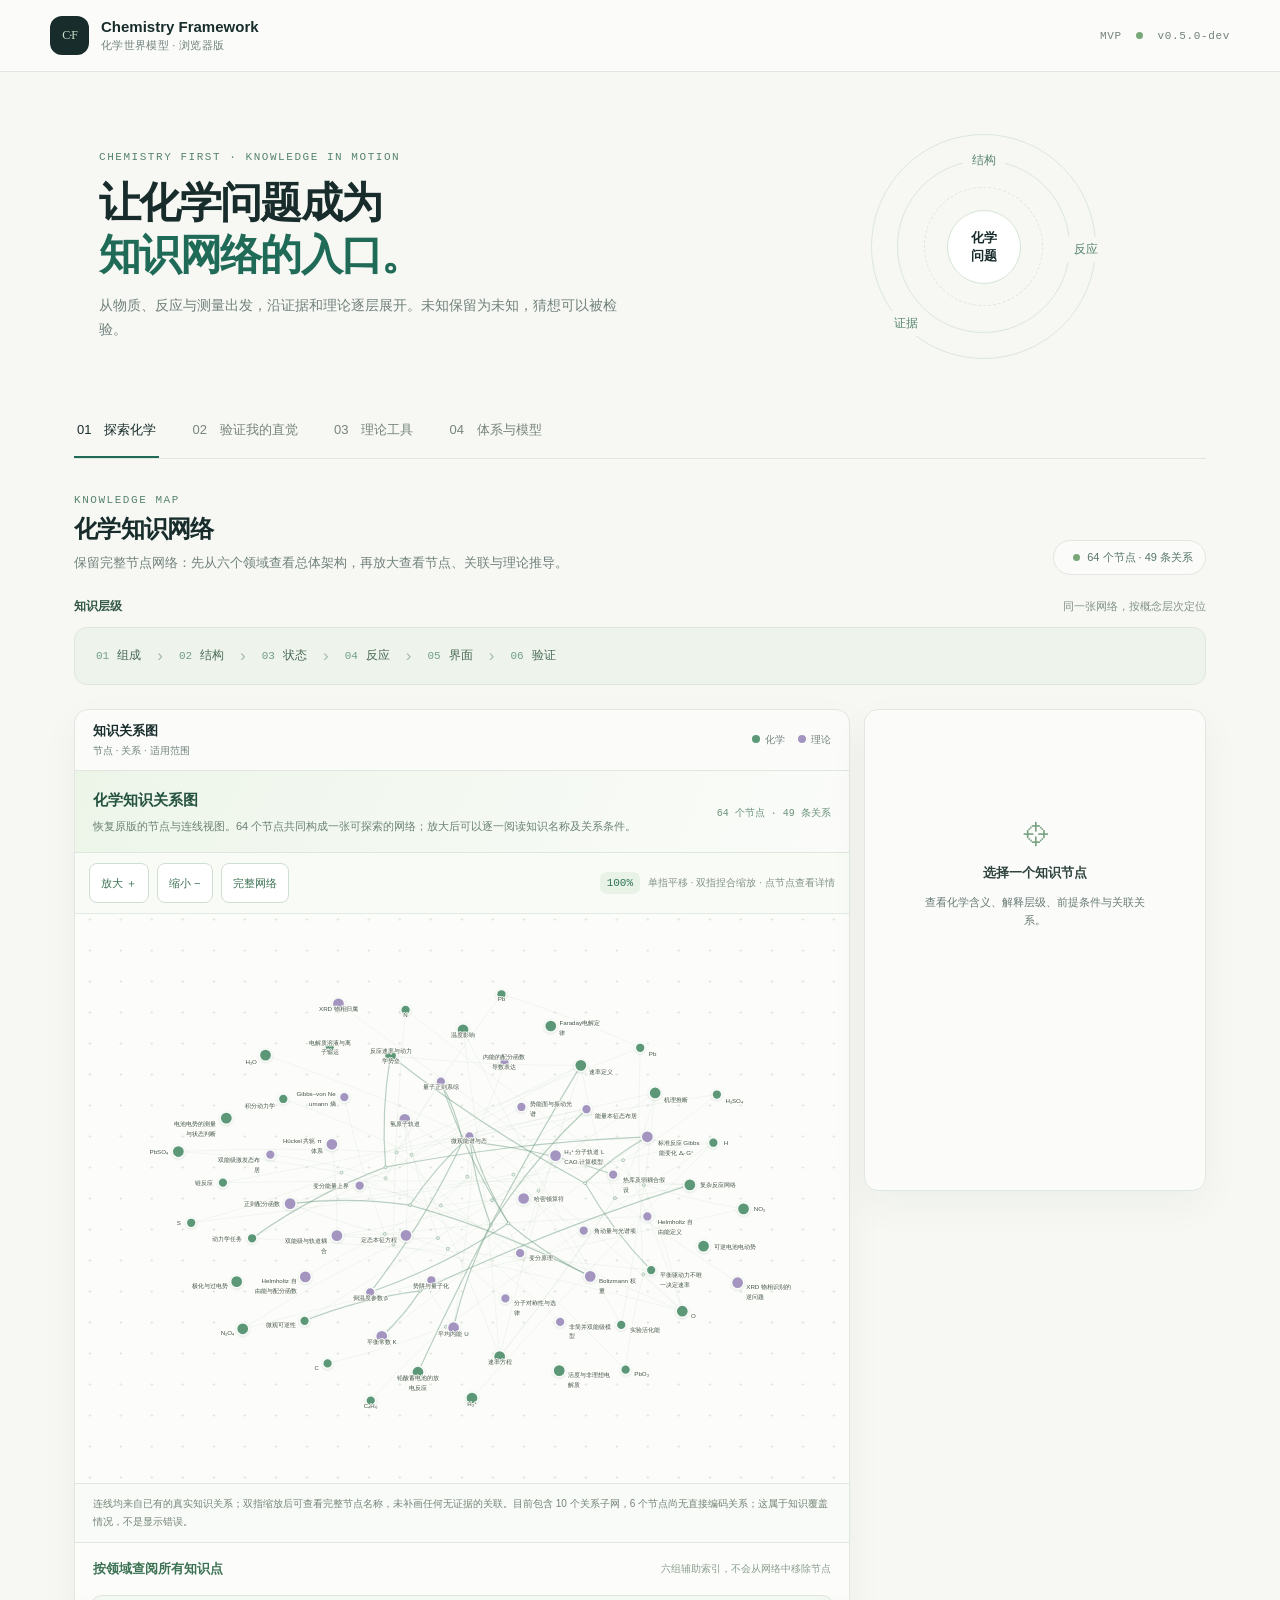
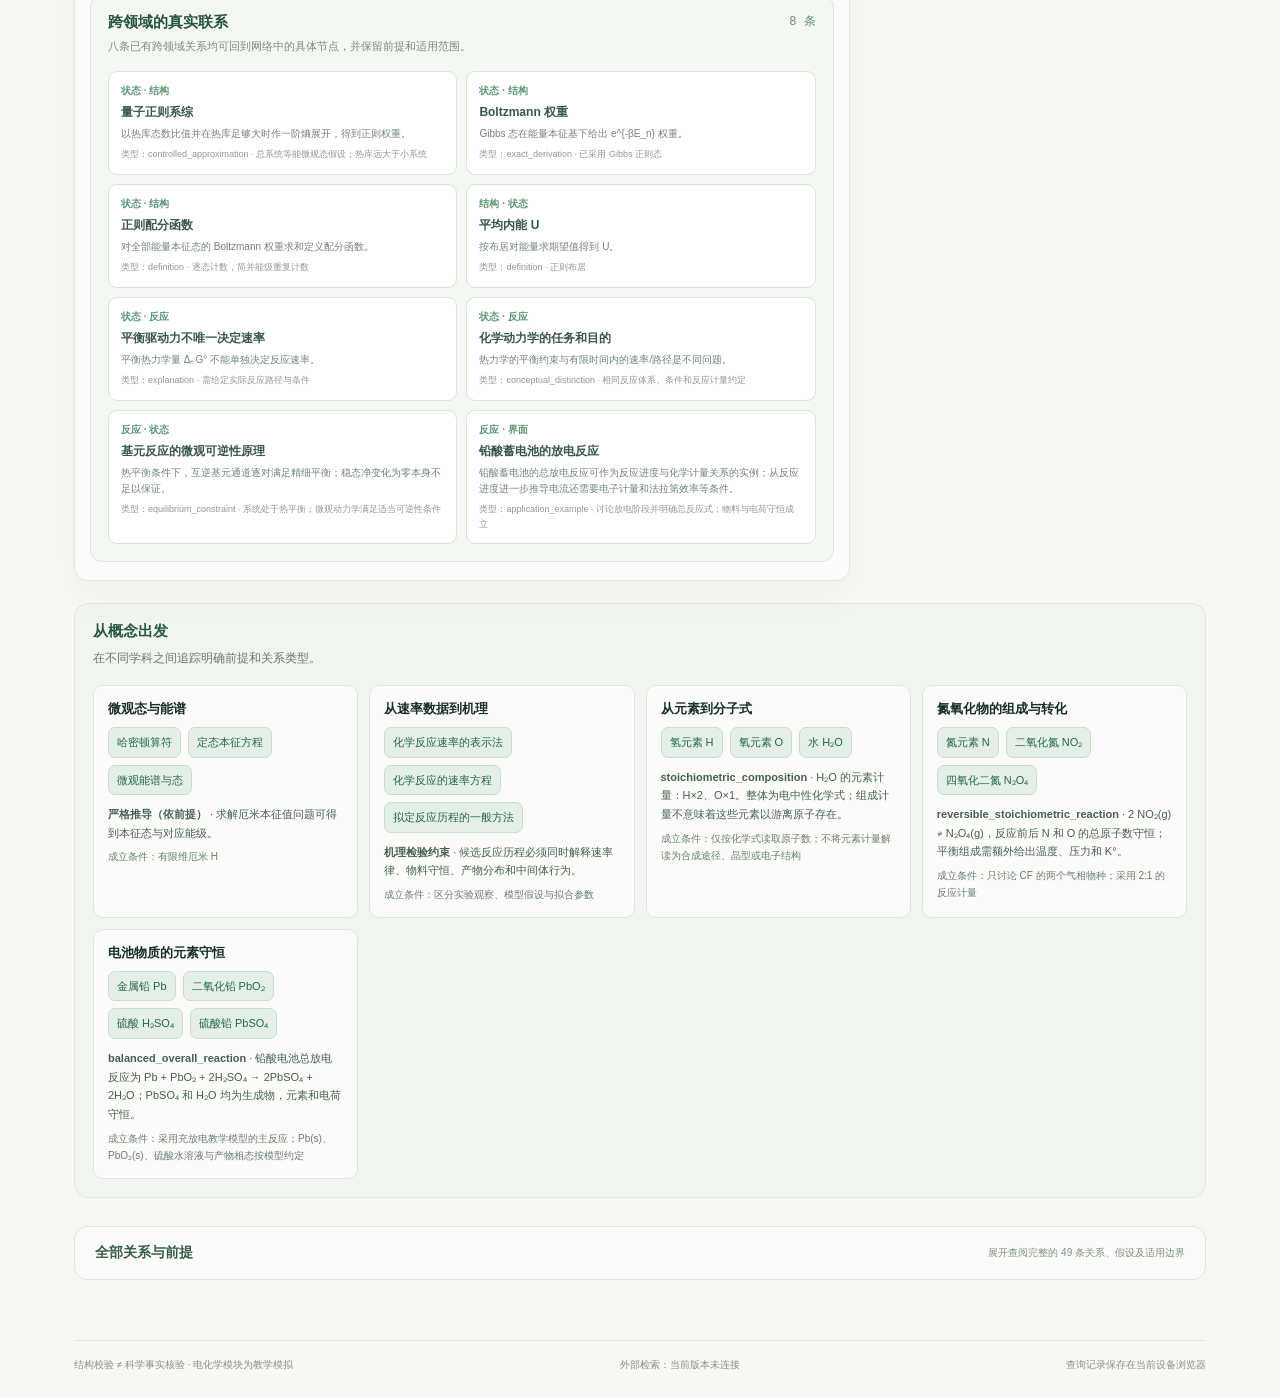
==== commit 3fc0a4bc: "Invalidate mobile CSS cache for restored radial node labels" ====
--- a/index.html
+++ b/index.html
@@ -1,4 +1,4 @@
-<!doctype html><html lang="zh-CN"><head><meta charset="utf-8"><meta name="viewport" content="width=device-width,initial-scale=1"><title>Chemistry Framework · 浏览器版</title><link rel="stylesheet" href="assets/css/style.css?v=20261118-20"><link rel="stylesheet" href="assets/css/physical-model.css"><link rel="stylesheet" href="assets/css/curriculum.css"><link rel="stylesheet" href="assets/css/structure-studio.css"></head>
+<!doctype html><html lang="zh-CN"><head><meta charset="utf-8"><meta name="viewport" content="width=device-width,initial-scale=1"><title>Chemistry Framework · 浏览器版</title><link rel="stylesheet" href="assets/css/style.css?v=20261118-21"><link rel="stylesheet" href="assets/css/physical-model.css"><link rel="stylesheet" href="assets/css/curriculum.css"><link rel="stylesheet" href="assets/css/structure-studio.css"></head>
 <body><header class="top"><a class="brand" href="#explore"><span class="mark">C·F</span><span><b>Chemistry Framework</b><small>化学世界模型 · 浏览器版</small></span></a><div class="version">MVP <i></i> v0.5.0-dev</div></header>
 <main><section class="hero"><div><div class="eyebrow">CHEMISTRY FIRST · KNOWLEDGE IN MOTION</div><h1>让化学问题成为<br><em>知识网络的入口。</em></h1><p>从物质、反应与测量出发，沿证据和理论逐层展开。未知保留为未知，猜想可以被检验。</p></div><div class="hero-orbit"><span>结构</span><span>反应</span><span>证据</span><div>化学<br>问题</div></div></section>
 <nav class="tabs" aria-label="主要页面"><button class="tab active" data-page="explore">01　探索化学</button><button class="tab" data-page="inquire">02　验证我的直觉</button><button class="tab" data-page="theory">03　理论工具</button><button class="tab" data-page="workbench">04　体系与模型</button></nav>
--- a/assets/css/style.css
+++ b/assets/css/style.css
@@ -311,3 +311,11 @@
  .connected-graph.radial-graph .network-intro{padding:12px 15px}
  .connected-graph.radial-graph .network-controls-right{font-size:11px}
 }
+
+/* Keep every label visible in the original full-node view.
+   The deterministic label placement engine already avoids text-box overlaps. */
+.connected-graph.radial-graph .network-viewport.is-overview .network-node .network-secondary,
+.connected-graph.radial-graph .network-viewport.is-domain-zoom .network-node .network-secondary,
+.connected-graph.radial-graph .network-viewport.is-detail-zoom .network-node .network-secondary{
+ display:block!important;
+}
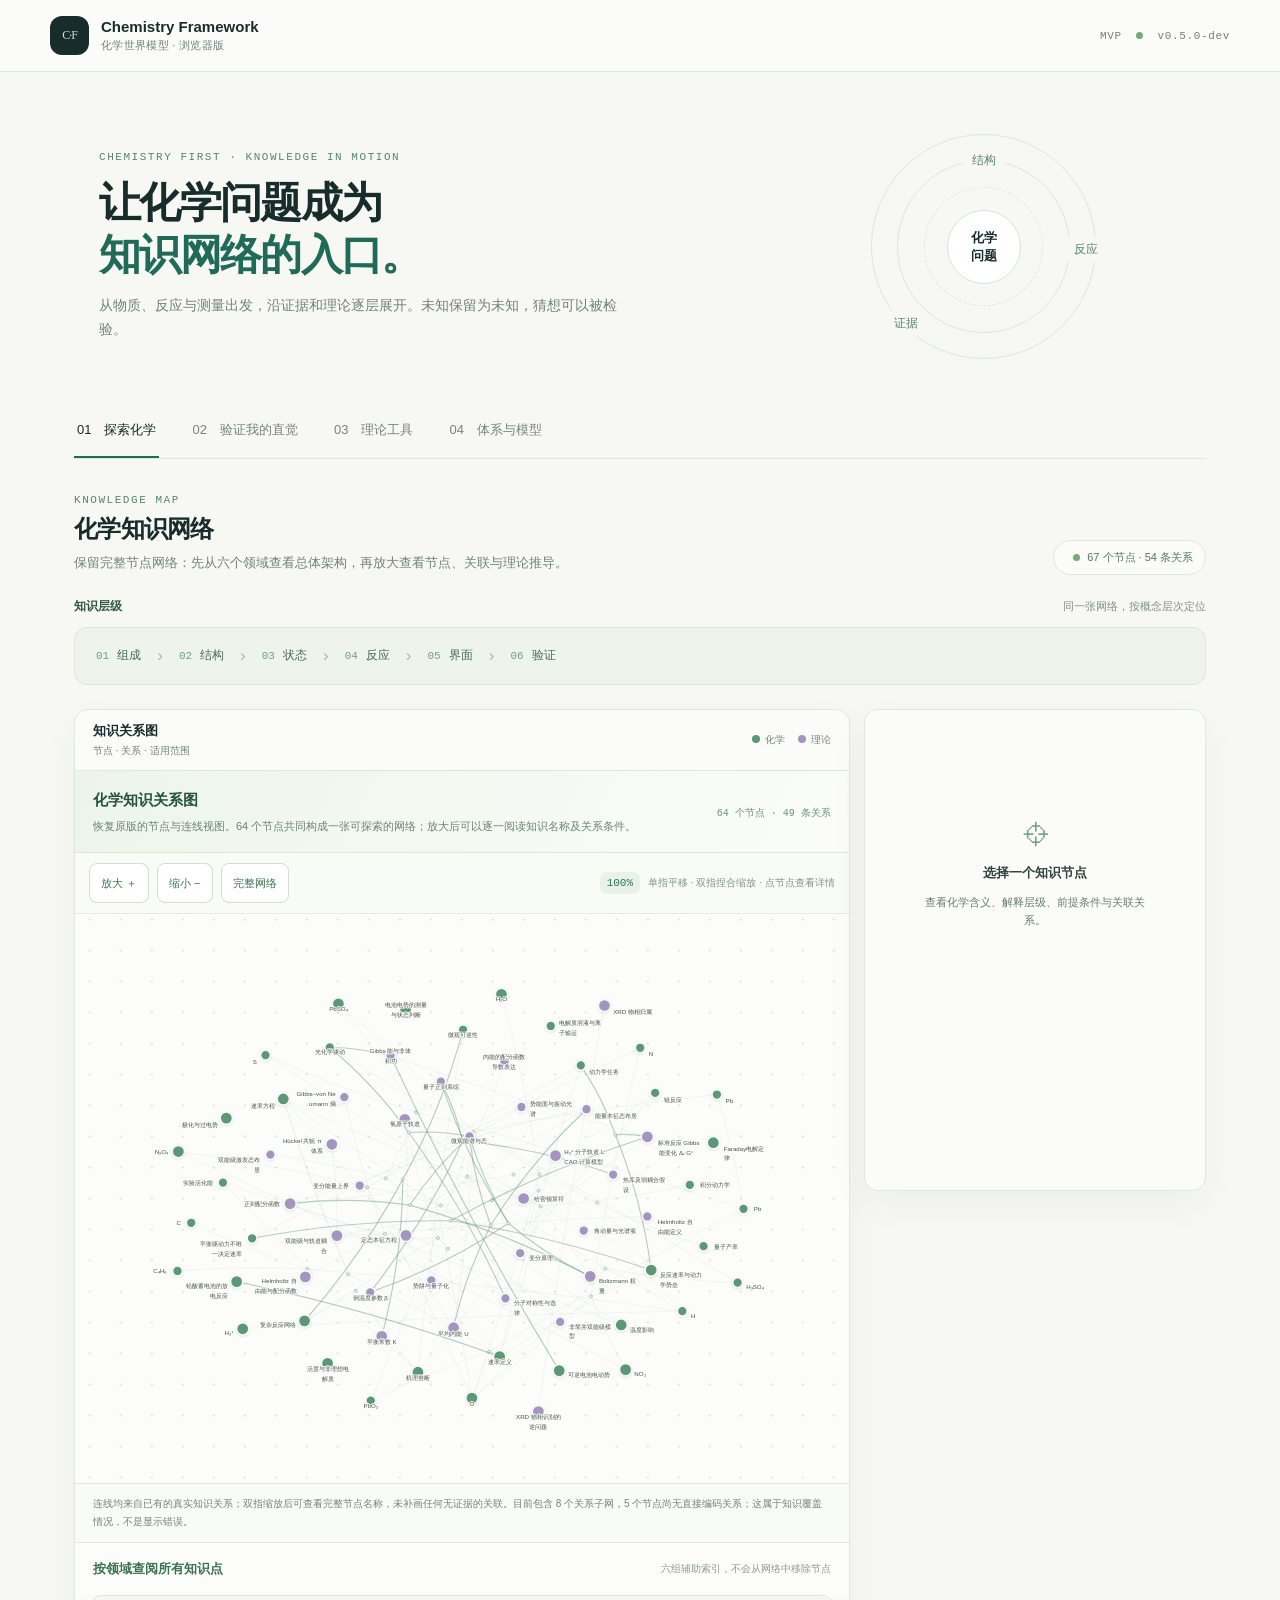
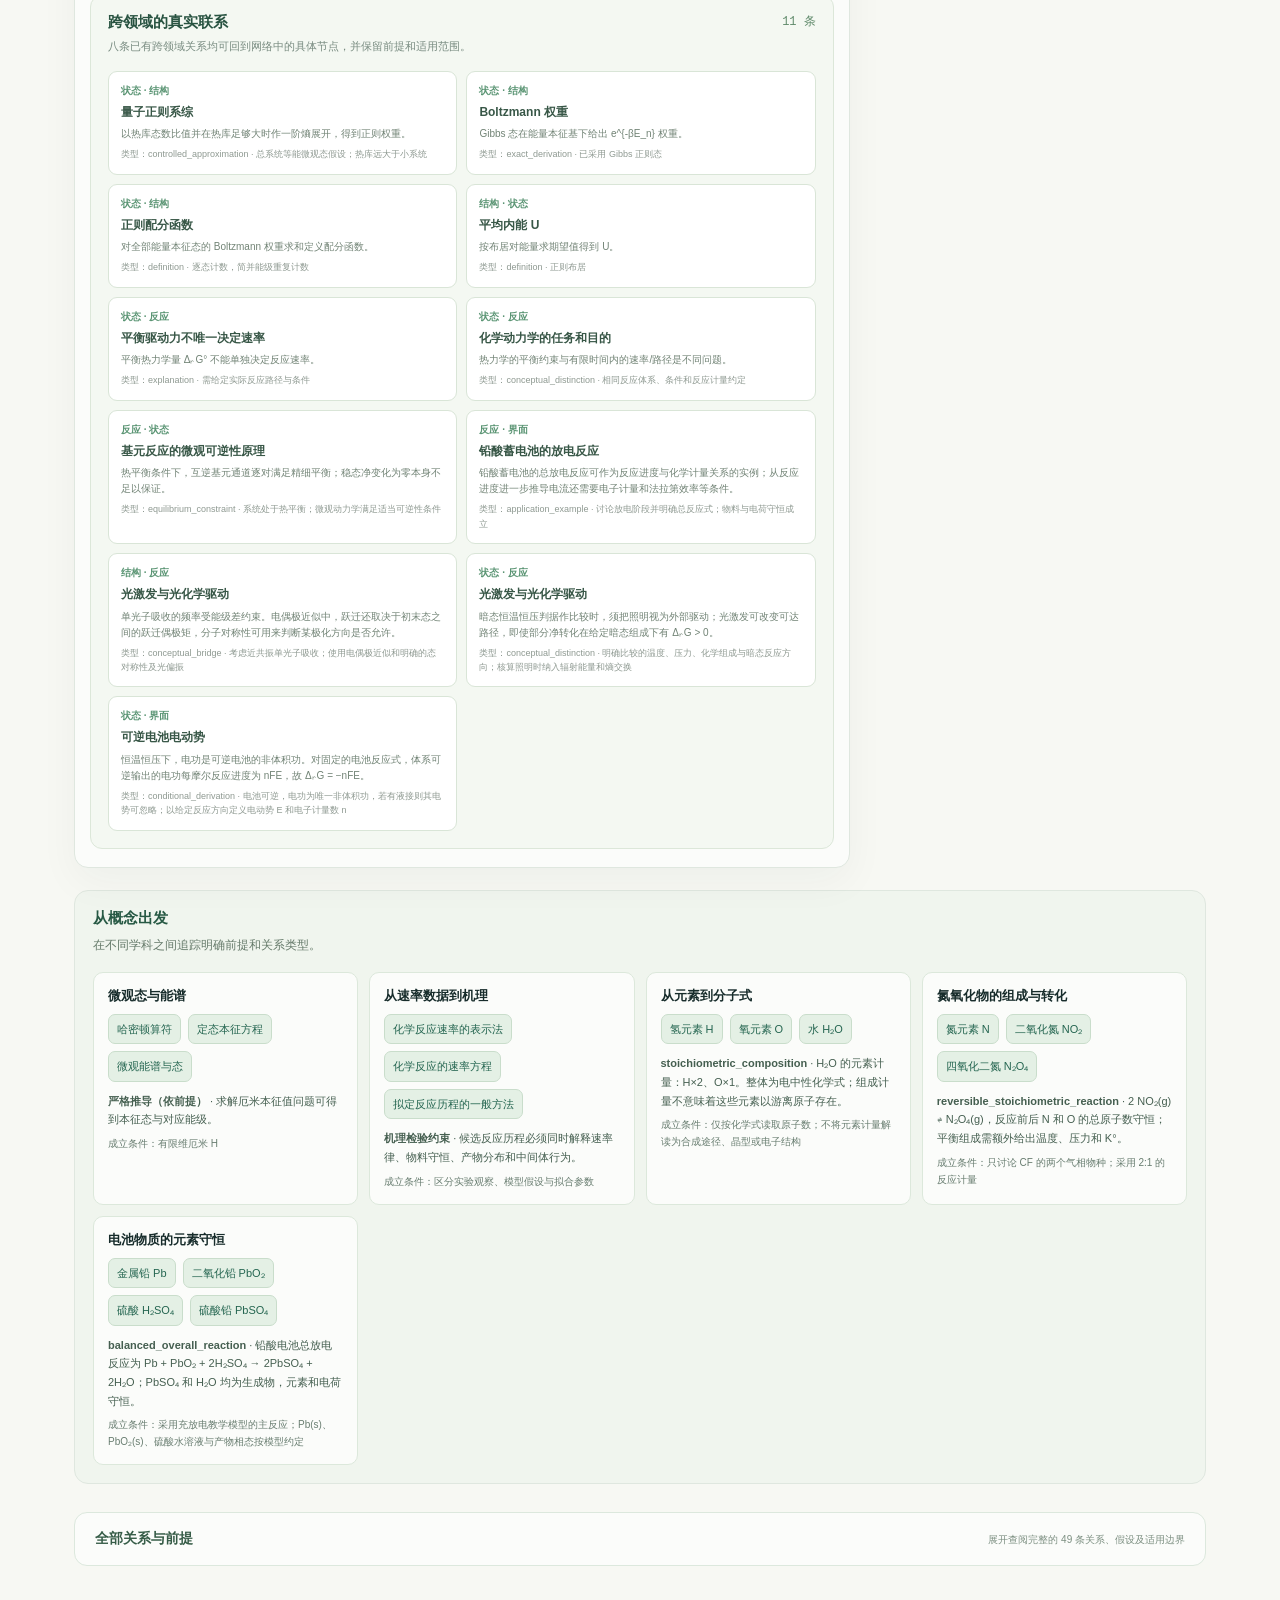
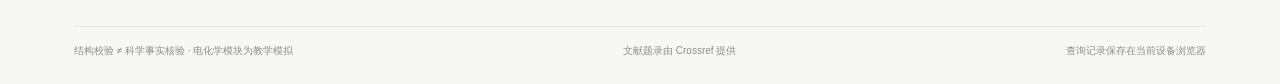
==== commit 58ad0b30: "Fix intuition analysis with knowledge graph and literature search" ====
--- a/index.html
+++ b/index.html
@@ -1,9 +1,25 @@
-<!doctype html><html lang="zh-CN"><head><meta charset="utf-8"><meta name="viewport" content="width=device-width,initial-scale=1"><title>Chemistry Framework · 浏览器版</title><link rel="stylesheet" href="assets/css/style.css?v=20261118-21"><link rel="stylesheet" href="assets/css/physical-model.css"><link rel="stylesheet" href="assets/css/curriculum.css"><link rel="stylesheet" href="assets/css/structure-studio.css"></head>
+<!doctype html><html lang="zh-CN"><head><meta charset="utf-8"><meta name="viewport" content="width=device-width,initial-scale=1"><title>Chemistry Framework · 浏览器版</title><link rel="stylesheet" href="assets/css/style.css?v=20261118-21"><link rel="stylesheet" href="assets/css/physical-model.css"><link rel="stylesheet" href="assets/css/curriculum.css"><link rel="stylesheet" href="assets/css/structure-studio.css"><link rel="stylesheet" href="assets/css/intuition.css?v=1"></head>
 <body><header class="top"><a class="brand" href="#explore"><span class="mark">C·F</span><span><b>Chemistry Framework</b><small>化学世界模型 · 浏览器版</small></span></a><div class="version">MVP <i></i> v0.5.0-dev</div></header>
 <main><section class="hero"><div><div class="eyebrow">CHEMISTRY FIRST · KNOWLEDGE IN MOTION</div><h1>让化学问题成为<br><em>知识网络的入口。</em></h1><p>从物质、反应与测量出发，沿证据和理论逐层展开。未知保留为未知，猜想可以被检验。</p></div><div class="hero-orbit"><span>结构</span><span>反应</span><span>证据</span><div>化学<br>问题</div></div></section>
 <nav class="tabs" aria-label="主要页面"><button class="tab active" data-page="explore">01　探索化学</button><button class="tab" data-page="inquire">02　验证我的直觉</button><button class="tab" data-page="theory">03　理论工具</button><button class="tab" data-page="workbench">04　体系与模型</button></nav>
 <section id="explore" class="page active"><div class="section-head"><div><div class="eyebrow">KNOWLEDGE MAP</div><h2>化学知识网络</h2><p>保留完整节点网络：先从六个领域查看总体架构，再放大查看节点、关联与理论推导。</p></div><div class="scope-chip"><span class="dot"></span><span id="node-count">加载知识中</span></div></div><div class="domain-nav" id="domains"></div><div class="map-layout unified-map-layout"><div class="map-card"><div class="map-toolbar"><span><b>知识关系图</b><small>节点 · 关系 · 适用范围</small></span><div class="legend"><span><i class="chem"></i>化学</span><span><i class="theory"></i>理论</span></div></div><div class="graph-wrap" id="graph"></div></div><aside class="detail-card" id="detail"><div class="empty"><div class="empty-icon">⌖</div><b>选择一个知识节点</b><p>查看化学含义、解释层级、前提条件与关联关系。</p></div></aside></div><div class="knowledge-bridge" data-knowledge-module="explore"></div><details class="atlas-all-relations"><summary><span>全部关系与前提</span><small>展开查阅完整的 49 条关系、假设及适用边界</small></summary><div class="relation-section"><div class="section-head compact"><div><div class="eyebrow">TRACEABLE LOGIC</div><h2>关系与前提</h2></div><span class="muted">多前提 → 结论</span></div><div id="relations" class="relation-grid"></div></div></details></section>
-<section id="inquire" class="page"><div class="section-head"><div><div class="eyebrow">INTUITION VALIDATION</div><h2>验证我的直觉</h2><p>把直觉拆成可检验命题，检查逻辑跳跃、替代解释与下一步证据。</p></div><span class="status-pill">●　证据状态可追踪</span></div><div class="inquiry-layout"><div class="form-card"><label class="field-label">选择一个科学压力测试</label><div id="case-list" class="case-list"></div><label class="field-label" for="intuition">或者写下你的直觉</label><textarea id="intuition" placeholder="例如：反应 Gibbs 自由能变化越负，反应就一定越快……"></textarea><div class="input-row"><input id="system" placeholder="体系 / 条件（可选）"><button id="analyze" class="primary">分析命题 <span>→</span></button></div><div class="fineprint">原型使用可审查的案例规则，不调用模型。</div><div class="saved-box"><h3>已保存的查询 <span id="saved-count"></span></h3><div id="saved-inquiries"></div></div></div><div id="analysis" class="analysis-card"><div class="empty"><div class="empty-icon">✳</div><b>分析结果会显示在这里</b><p>系统会区分合理部分、逻辑跳跃、证据缺口和可检验预测。</p></div></div></div><div class="knowledge-bridge" data-knowledge-module="inquire"></div></section>
+<section id="inquire" class="page">
+<div class="section-head"><div><h2>验证我的直觉</h2><p>从原问题找出关键词，沿知识网络核对条件，再查找能支持或反驳推断的文献。</p></div></div>
+<div class="inquiry-layout">
+  <div class="form-card">
+    <form id="intuit-form">
+      <label class="field-label" for="intuition">你想检验什么？</label>
+      <textarea id="intuition" required placeholder="例如：反应的 Gibbs 能变化越负，反应就一定越快吗？"></textarea>
+      <label class="field-label" for="system">体系与条件（可选）</label>
+      <div class="input-row"><input id="system" placeholder="例如：恒温恒压，持续光照"><button id="analyze" type="submit" class="primary" disabled>分析原命题 <span aria-hidden="true">→</span></button></div>
+    </form>
+    <details class="inquiry-examples"><summary>查看示例问题</summary><div id="case-list" class="case-list"></div></details>
+    <div class="saved-box"><h3>已保存的查询 <span id="saved-count"></span></h3><div id="saved-inquiries"></div></div>
+  </div>
+  <div id="analysis" class="analysis-card"><div class="empty"><b>输入一个问题开始检查</b><p>查看命中的概念、网络关系、适用条件和检索词。</p></div></div>
+</div>
+<div class="knowledge-bridge" data-knowledge-module="inquire"></div>
+</section>
 
 
 <section id="workbench" class="page"><div class="section-head"><div><div class="eyebrow">MODEL FIRST · CHEMISTRY IN REAL SYSTEMS</div><h2>真实模型工作台</h2><p>从具体物质和反应出发，显式展示状态、相互作用、可观测量与模型边界。</p></div><span class="status-pill">结构 · 热力学 · 动力学</span></div>
@@ -63,7 +79,7 @@
 </section>
 </div>
 </section>
-<footer><span>结构校验 ≠ 科学事实核验 · 电化学模块为教学模拟</span><span id="retrieval-note">外部检索：未配置</span><span>查询记录保存在当前设备浏览器</span></footer></main><script src="src/models/h2plus.js"></script>
+<footer><span>结构校验 ≠ 科学事实核验 · 电化学模块为教学模拟</span><span>文献题录由 Crossref 提供</span><span>查询记录保存在当前设备浏览器</span></footer></main><script src="src/models/h2plus.js"></script>
 <script src="src/models/n2o4.js"></script>
 <script src="src/models/lead-acid.js"></script>
 <script src="src/models/electrochemical-cell.js"></script>
@@ -72,7 +88,10 @@
 <script src="src/graph-views.js?v=20261118-18"></script>
 <script src="src/unified-map.js?v=20261118-18"></script>
 <script src="src/network-graph.js?v=20261118-20"></script>
-<script src="src/app.js?v=20261118-20"></script>
+<script src="src/intuition-analysis.js?v=1"></script>
+<script src="src/intuition-literature.js?v=1"></script>
+<script src="src/intuition-workbench.js?v=1"></script>
+<script src="src/app.js?v=20261118-intuition"></script>
 <script src="src/workbench.js"></script>
 <script src="src/physical-workbench.js"></script>
 <script src="src/h2plus-workbench.js"></script>
--- a/assets/css/intuition.css
+++ b/assets/css/intuition.css
@@ -0,0 +1,162 @@
+#inquire .inquiry-layout {
+  align-items: start;
+}
+
+#inquire .form-card,
+#inquire .analysis-card {
+  min-width: 0;
+}
+
+#inquire .form-card label {
+  display: block;
+  margin: 0 0 8px;
+}
+
+#inquire .form-card label[for="system"] {
+  margin-top: 14px;
+}
+
+#inquire .input-row {
+  margin-top: 0;
+}
+
+#inquire .input-row input,
+.literature-controls input {
+  min-width: 0;
+  flex: 1;
+}
+
+.inquiry-examples {
+  margin-top: 16px;
+}
+
+.inquiry-examples summary {
+  cursor: pointer;
+  color: var(--green);
+  padding-block: 5px;
+}
+
+.inquiry-examples .case-list {
+  margin: 10px 0 0;
+}
+
+#inquire .saved-item span,
+#inquire .analysis-card {
+  overflow-wrap: anywhere;
+}
+
+#inquire .analysis-card {
+  min-height: 0;
+}
+
+#inquire .analysis-block h4 {
+  font-size: 14px;
+}
+
+#inquire .analysis-block h5 {
+  font-size: 12px;
+  margin: 12px 0 7px;
+}
+
+#inquire .analysis-block p,
+#inquire .analysis-block li {
+  font-size: 13px;
+}
+
+#inquire .analysis-block p {
+  margin: 6px 0;
+}
+
+.inquiry-original {
+  white-space: pre-wrap;
+}
+
+#inquire .analysis-block .inquiry-keywords,
+#inquire .analysis-block .inquiry-evidence {
+  list-style: none;
+  padding: 0;
+}
+
+.inquiry-keywords {
+  display: flex;
+  flex-wrap: wrap;
+  gap: 5px;
+}
+
+.inquiry-keywords li {
+  border-radius: 7px;
+  background: var(--mint);
+  padding: 3px 8px;
+}
+
+.inquiry-evidence > li {
+  padding: 10px 0;
+}
+
+.inquiry-evidence > li + li {
+  border-top: 1px solid var(--line);
+}
+
+.inquiry-evidence small {
+  display: block;
+  color: #62756d;
+  margin-top: 5px;
+}
+
+#inquire .analysis-block .inquiry-boundary {
+  color: #62756d;
+  font-size: 12px;
+}
+
+.inquiry-clauses {
+  padding-left: 20px;
+  margin: 0;
+}
+
+.inquiry-clauses > li + li {
+  margin-top: 10px;
+}
+
+.literature-controls {
+  display: flex;
+  gap: 8px;
+  margin-top: 7px;
+}
+
+.literature-controls input {
+  border: 1px solid var(--line);
+  border-radius: 8px;
+  padding: 8px 10px;
+  font: inherit;
+  color: var(--ink);
+  background: #fff;
+}
+
+#inquire button:disabled {
+  opacity: .65;
+  cursor: wait;
+}
+
+#literature-results a {
+  color: var(--green);
+}
+
+#inquiry-result-heading {
+  scroll-margin-top: 1rem;
+}
+
+@media (max-width: 480px) {
+  #inquire .input-row,
+  .literature-controls {
+    flex-wrap: wrap;
+  }
+
+  #inquire .input-row input,
+  .literature-controls input {
+    flex-basis: 100%;
+  }
+
+  #inquire :is(.primary, .case-btn, .save-row button) {
+    min-height: 44px;
+  }
+}
